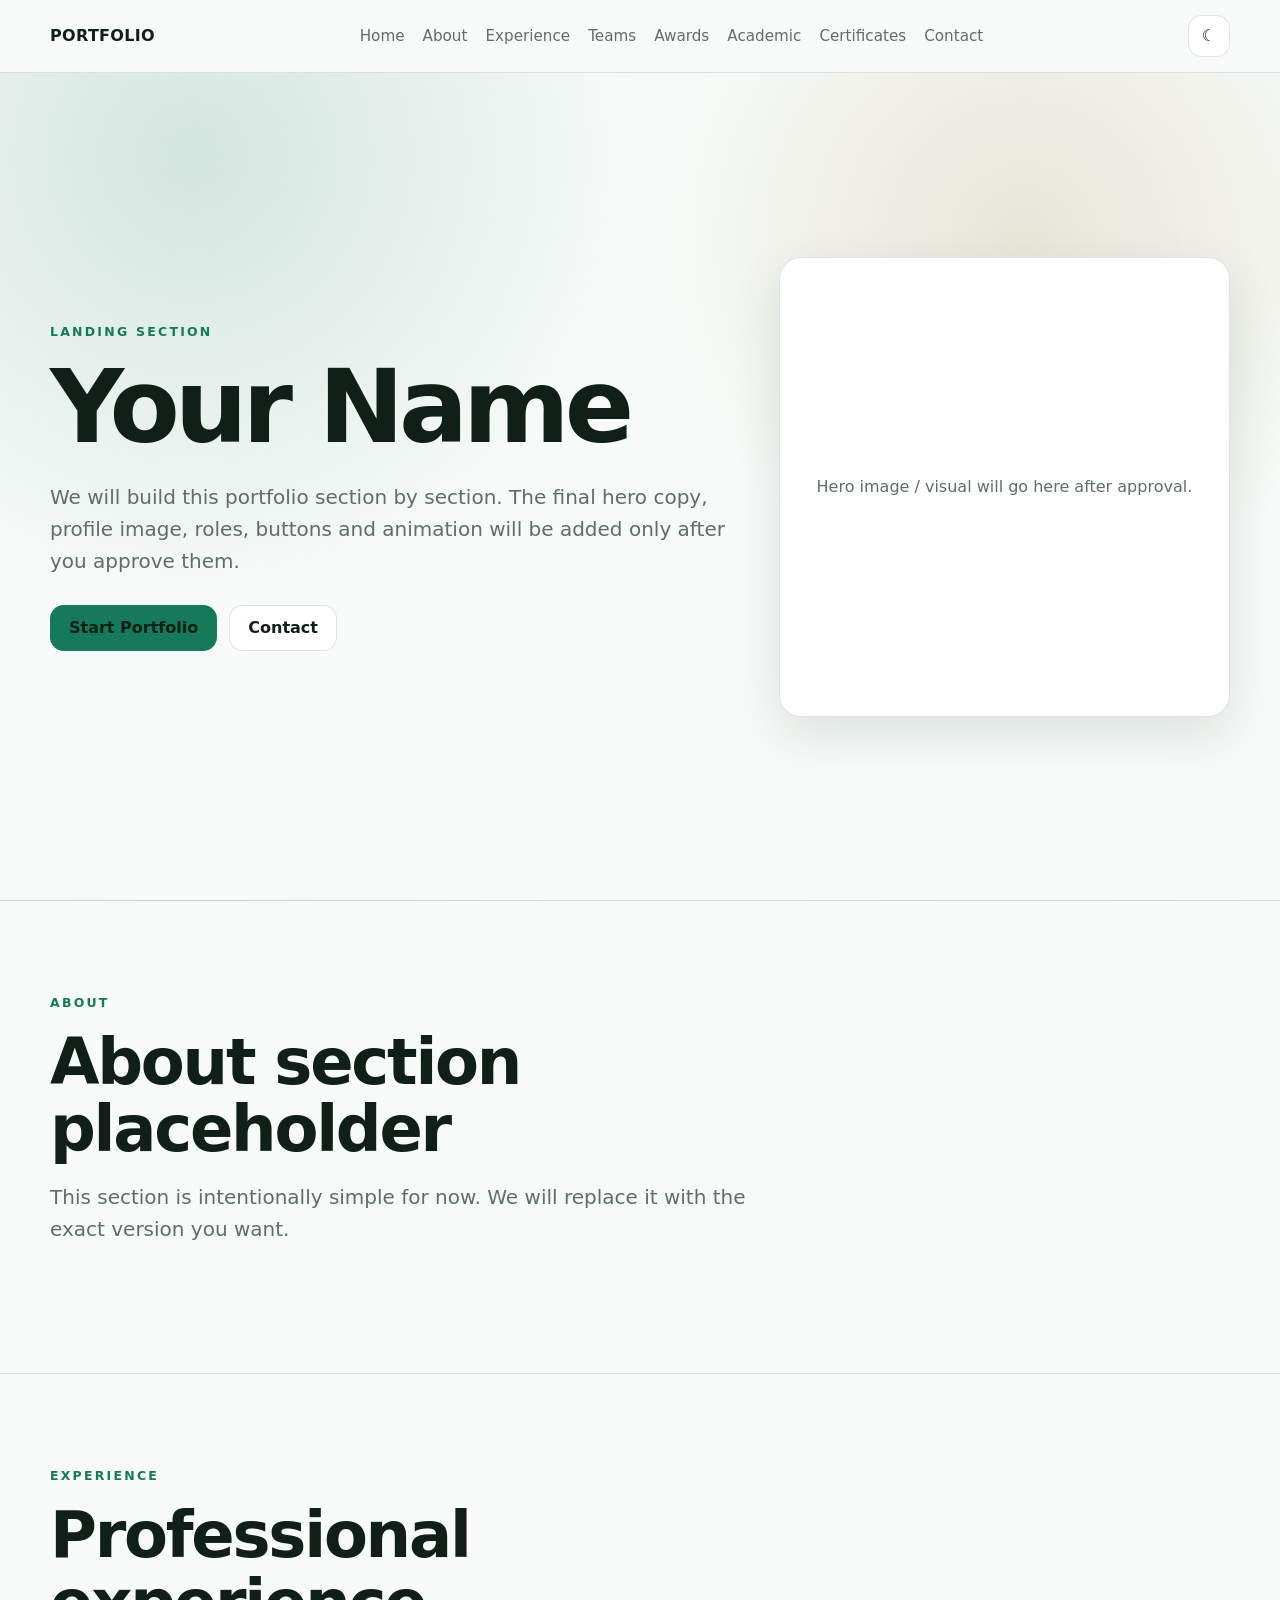
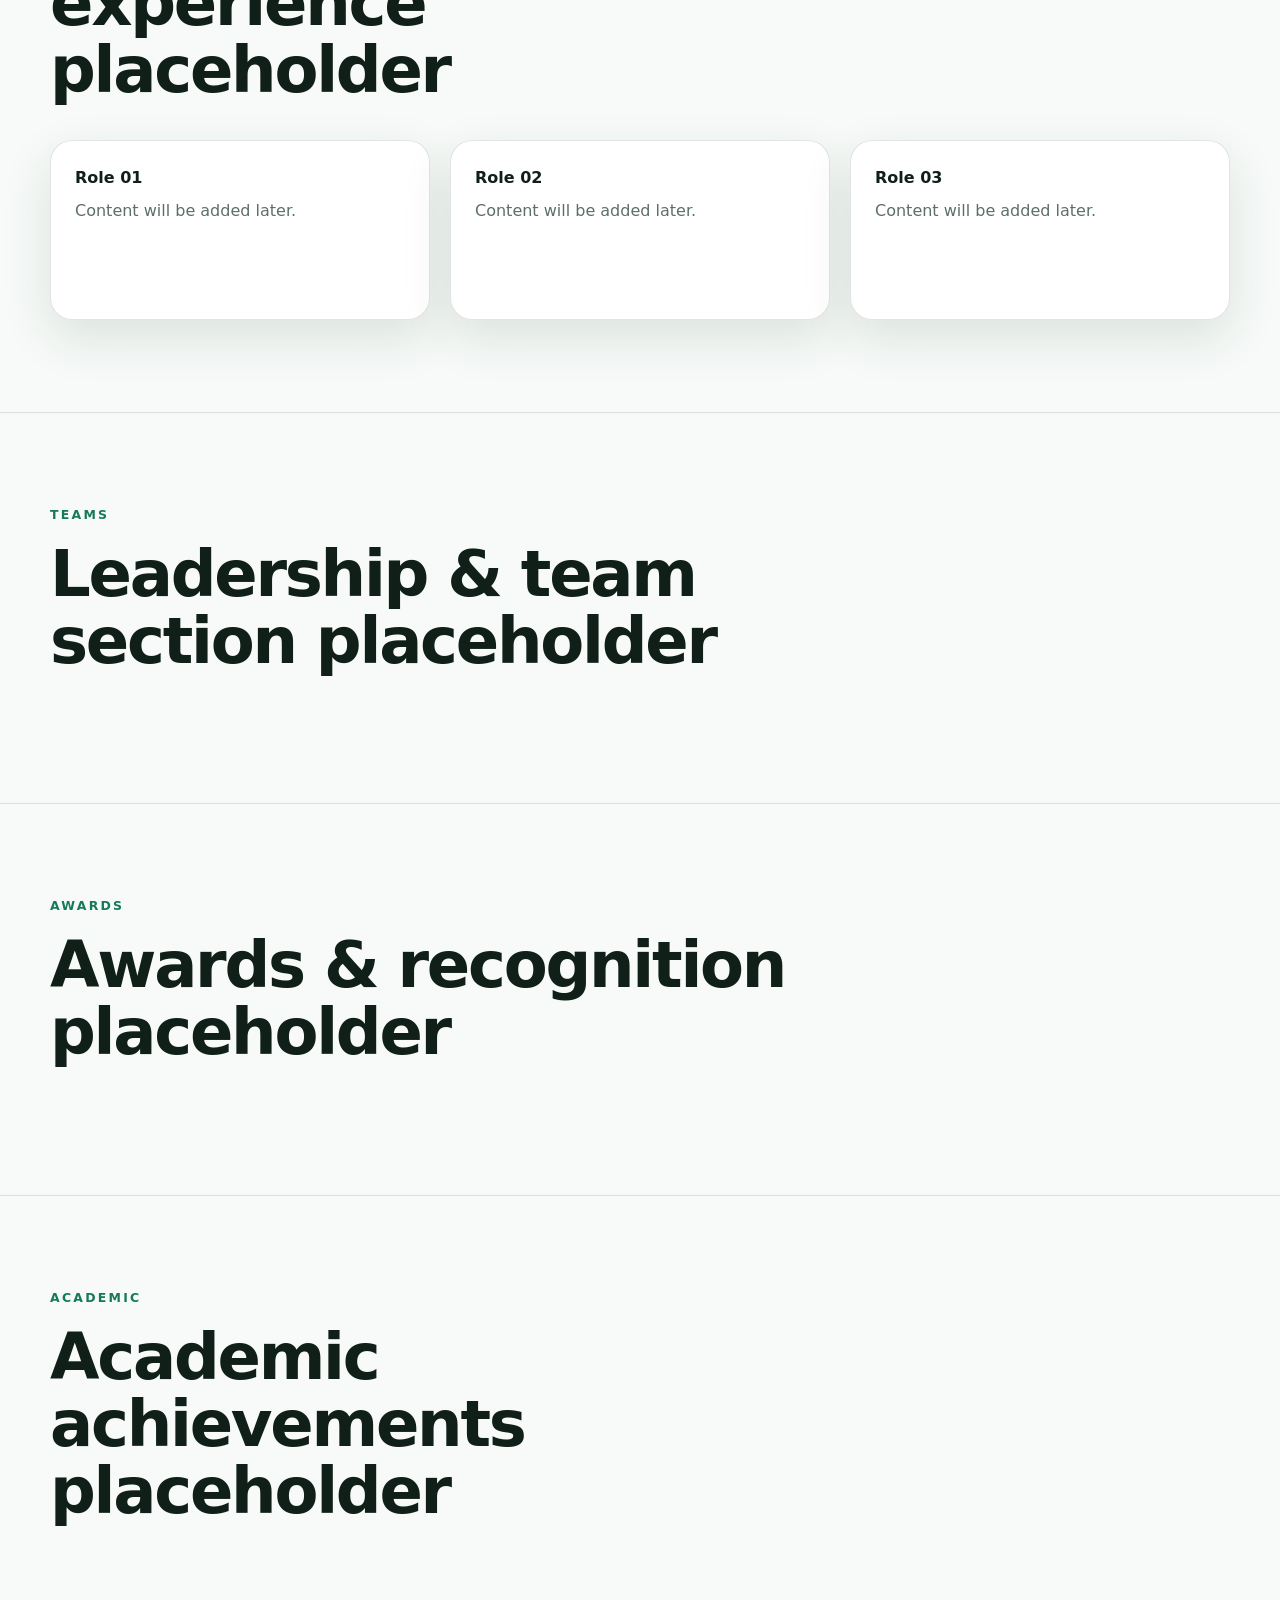
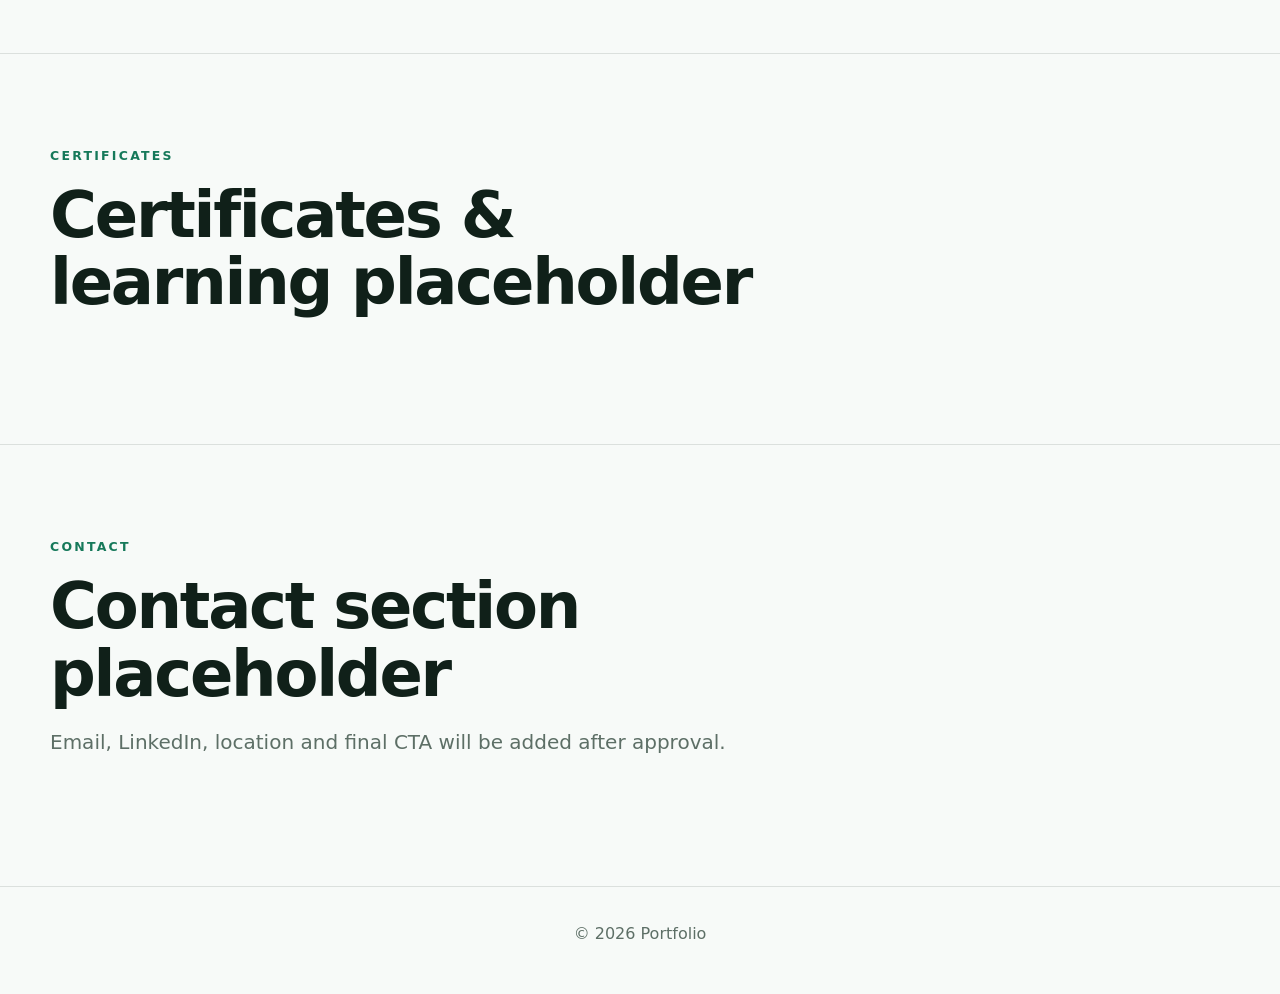
==== index.html @ 9cd00d06 "Rename index (4).html to index.html" ====
<!DOCTYPE html>
<html lang="en" data-theme="dark">
<head>
  <meta charset="UTF-8" />
  <meta name="viewport" content="width=device-width, initial-scale=1.0" />
  <meta name="description" content="Personal portfolio" />
  <title>Portfolio</title>
  <style>
    :root {
      --bg: #07110f;
      --surface: #0d1916;
      --surface-2: #12211d;
      --text: #f5fbf8;
      --muted: #a9bbb3;
      --accent: #78e6b7;
      --accent-2: #d7b86d;
      --border: rgba(255,255,255,.1);
      --shadow: 0 18px 50px rgba(0,0,0,.25);
      --radius: 22px;
      --max-width: 1180px;
    }

    html[data-theme="light"] {
      --bg: #f7faf8;
      --surface: #ffffff;
      --surface-2: #eef6f2;
      --text: #102019;
      --muted: #5d6f66;
      --accent: #16795a;
      --accent-2: #8a6818;
      --border: rgba(16,32,25,.12);
      --shadow: 0 18px 50px rgba(28,55,43,.12);
    }

    * { box-sizing: border-box; }
    html { scroll-behavior: smooth; }
    body {
      margin: 0;
      font-family: Inter, ui-sans-serif, system-ui, -apple-system, BlinkMacSystemFont, "Segoe UI", sans-serif;
      background: var(--bg);
      color: var(--text);
      line-height: 1.6;
      transition: background .25s ease, color .25s ease;
    }
    img { max-width: 100%; display: block; }
    a { color: inherit; text-decoration: none; }
    button { font: inherit; }

    .container {
      width: min(calc(100% - 32px), var(--max-width));
      margin: 0 auto;
    }

    .site-header {
      position: sticky;
      top: 0;
      z-index: 1000;
      backdrop-filter: blur(18px);
      background: color-mix(in srgb, var(--bg) 82%, transparent);
      border-bottom: 1px solid var(--border);
    }

    .nav {
      min-height: 72px;
      display: flex;
      align-items: center;
      justify-content: space-between;
      gap: 18px;
    }

    .brand {
      font-weight: 800;
      letter-spacing: .02em;
    }

    .nav-links {
      display: flex;
      align-items: center;
      gap: 18px;
      list-style: none;
      padding: 0;
      margin: 0;
      color: var(--muted);
      font-size: .95rem;
    }

    .nav-links a:hover { color: var(--text); }

    .theme-toggle,
    .menu-toggle {
      border: 1px solid var(--border);
      background: var(--surface);
      color: var(--text);
      width: 42px;
      height: 42px;
      border-radius: 14px;
      cursor: pointer;
    }

    .menu-toggle { display: none; }

    main { overflow: hidden; }

    section {
      padding: 92px 0;
      border-bottom: 1px solid var(--border);
    }

    .hero {
      min-height: calc(100vh - 72px);
      display: grid;
      align-items: center;
      background:
        radial-gradient(circle at 15% 10%, color-mix(in srgb, var(--accent) 16%, transparent), transparent 34%),
        radial-gradient(circle at 80% 20%, color-mix(in srgb, var(--accent-2) 14%, transparent), transparent 30%);
    }

    .hero-grid {
      display: grid;
      grid-template-columns: 1.2fr .8fr;
      gap: 52px;
      align-items: center;
    }

    .eyebrow {
      text-transform: uppercase;
      letter-spacing: .18em;
      font-size: .78rem;
      font-weight: 800;
      color: var(--accent);
      margin-bottom: 16px;
    }

    h1, h2, h3, p { margin-top: 0; }
    h1 {
      font-size: clamp(3rem, 8vw, 6.6rem);
      line-height: .96;
      letter-spacing: -.05em;
      margin-bottom: 24px;
    }

    h2 {
      font-size: clamp(2rem, 5vw, 4rem);
      line-height: 1.05;
      letter-spacing: -.035em;
      margin-bottom: 18px;
    }

    .lead {
      font-size: clamp(1.05rem, 2vw, 1.25rem);
      color: var(--muted);
      max-width: 700px;
    }

    .hero-card,
    .placeholder-card {
      border: 1px solid var(--border);
      background: var(--surface);
      border-radius: var(--radius);
      box-shadow: var(--shadow);
    }

    .hero-card {
      min-height: 460px;
      display: grid;
      place-items: center;
      padding: 28px;
      color: var(--muted);
      text-align: center;
    }

    .actions {
      display: flex;
      gap: 12px;
      flex-wrap: wrap;
      margin-top: 28px;
    }

    .btn {
      display: inline-flex;
      align-items: center;
      justify-content: center;
      min-height: 46px;
      padding: 0 18px;
      border-radius: 14px;
      border: 1px solid var(--border);
      background: var(--surface);
      color: var(--text);
      font-weight: 700;
    }

    .btn.primary {
      background: var(--accent);
      color: #062016;
      border-color: transparent;
    }

    .section-heading {
      max-width: 760px;
      margin-bottom: 36px;
    }

    .placeholder-grid {
      display: grid;
      grid-template-columns: repeat(3, 1fr);
      gap: 20px;
    }

    .placeholder-card {
      min-height: 180px;
      padding: 24px;
      color: var(--muted);
    }

    .placeholder-card strong {
      display: block;
      color: var(--text);
      margin-bottom: 8px;
    }

    footer {
      padding: 34px 0 48px;
      color: var(--muted);
      text-align: center;
    }

    .reveal {
      opacity: 0;
      transform: translateY(18px);
      transition: opacity .55s ease, transform .55s ease;
    }

    .reveal.visible {
      opacity: 1;
      transform: none;
    }

    @media (max-width: 900px) {
      .hero-grid { grid-template-columns: 1fr; }
      .hero-card { min-height: 340px; }
      .placeholder-grid { grid-template-columns: 1fr 1fr; }
      .nav-links {
        position: absolute;
        top: 72px;
        left: 16px;
        right: 16px;
        display: none;
        flex-direction: column;
        align-items: stretch;
        background: var(--surface);
        border: 1px solid var(--border);
        border-radius: 18px;
        padding: 18px;
        box-shadow: var(--shadow);
      }
      .nav-links.open { display: flex; }
      .menu-toggle { display: inline-grid; place-items: center; }
    }

    @media (max-width: 620px) {
      section { padding: 72px 0; }
      .placeholder-grid { grid-template-columns: 1fr; }
      .hero-card { min-height: 280px; }
    }

    @media (prefers-reduced-motion: reduce) {
      *, *::before, *::after {
        scroll-behavior: auto !important;
        animation-duration: .01ms !important;
        transition-duration: .01ms !important;
      }
    }
  </style>
</head>
<body>
  <header class="site-header">
    <div class="container nav">
      <a href="#home" class="brand">PORTFOLIO</a>

      <ul class="nav-links" id="navLinks">
        <li><a href="#home">Home</a></li>
        <li><a href="#about">About</a></li>
        <li><a href="#experience">Experience</a></li>
        <li><a href="#teams">Teams</a></li>
        <li><a href="#awards">Awards</a></li>
        <li><a href="#academic">Academic</a></li>
        <li><a href="#certificates">Certificates</a></li>
        <li><a href="#contact">Contact</a></li>
      </ul>

      <div style="display:flex;gap:8px;align-items:center;">
        <button class="theme-toggle" id="themeToggle" aria-label="Toggle day and night mode">☀</button>
        <button class="menu-toggle" id="menuToggle" aria-label="Open navigation">☰</button>
      </div>
    </div>
  </header>

  <main>
    <!-- SECTION 1: HERO / LANDING -->
    <section class="hero" id="home">
      <div class="container hero-grid">
        <div class="reveal">
          <div class="eyebrow">Landing Section</div>
          <h1>Your Name</h1>
          <p class="lead">We will build this portfolio section by section. The final hero copy, profile image, roles, buttons and animation will be added only after you approve them.</p>
          <div class="actions">
            <a class="btn primary" href="#about">Start Portfolio</a>
            <a class="btn" href="#contact">Contact</a>
          </div>
        </div>

        <div class="hero-card reveal">
          Hero image / visual will go here after approval.
        </div>
      </div>
    </section>

    <!-- SECTION 2: ABOUT -->
    <section id="about">
      <div class="container">
        <div class="section-heading reveal">
          <div class="eyebrow">About</div>
          <h2>About section placeholder</h2>
          <p class="lead">This section is intentionally simple for now. We will replace it with the exact version you want.</p>
        </div>
      </div>
    </section>

    <!-- SECTION 3: EXPERIENCE -->
    <section id="experience">
      <div class="container">
        <div class="section-heading reveal">
          <div class="eyebrow">Experience</div>
          <h2>Professional experience placeholder</h2>
        </div>
        <div class="placeholder-grid">
          <div class="placeholder-card reveal"><strong>Role 01</strong>Content will be added later.</div>
          <div class="placeholder-card reveal"><strong>Role 02</strong>Content will be added later.</div>
          <div class="placeholder-card reveal"><strong>Role 03</strong>Content will be added later.</div>
        </div>
      </div>
    </section>

    <!-- SECTION 4: TEAMS -->
    <section id="teams">
      <div class="container">
        <div class="section-heading reveal">
          <div class="eyebrow">Teams</div>
          <h2>Leadership & team section placeholder</h2>
        </div>
      </div>
    </section>

    <!-- SECTION 5: AWARDS -->
    <section id="awards">
      <div class="container">
        <div class="section-heading reveal">
          <div class="eyebrow">Awards</div>
          <h2>Awards & recognition placeholder</h2>
        </div>
      </div>
    </section>

    <!-- SECTION 6: ACADEMIC -->
    <section id="academic">
      <div class="container">
        <div class="section-heading reveal">
          <div class="eyebrow">Academic</div>
          <h2>Academic achievements placeholder</h2>
        </div>
      </div>
    </section>

    <!-- SECTION 7: CERTIFICATES -->
    <section id="certificates">
      <div class="container">
        <div class="section-heading reveal">
          <div class="eyebrow">Certificates</div>
          <h2>Certificates & learning placeholder</h2>
        </div>
      </div>
    </section>

    <!-- SECTION 8: CONTACT -->
    <section id="contact">
      <div class="container">
        <div class="section-heading reveal">
          <div class="eyebrow">Contact</div>
          <h2>Contact section placeholder</h2>
          <p class="lead">Email, LinkedIn, location and final CTA will be added after approval.</p>
        </div>
      </div>
    </section>
  </main>

  <footer>
    <div class="container">© <span id="year"></span> Portfolio</div>
  </footer>

  <script>
    const root = document.documentElement;
    const themeToggle = document.getElementById('themeToggle');
    const menuToggle = document.getElementById('menuToggle');
    const navLinks = document.getElementById('navLinks');

    function applyTheme(theme) {
      root.setAttribute('data-theme', theme);
      themeToggle.textContent = theme === 'dark' ? '☀' : '☾';
      localStorage.setItem('portfolio-theme', theme);
    }

    const savedTheme = localStorage.getItem('portfolio-theme');
    const preferredTheme = window.matchMedia('(prefers-color-scheme: light)').matches ? 'light' : 'dark';
    applyTheme(savedTheme || preferredTheme);

    themeToggle.addEventListener('click', () => {
      const next = root.getAttribute('data-theme') === 'dark' ? 'light' : 'dark';
      applyTheme(next);
    });

    menuToggle.addEventListener('click', () => {
      navLinks.classList.toggle('open');
    });

    navLinks.querySelectorAll('a').forEach(link => {
      link.addEventListener('click', () => navLinks.classList.remove('open'));
    });

    const observer = new IntersectionObserver((entries) => {
      entries.forEach(entry => {
        if (entry.isIntersecting) entry.target.classList.add('visible');
      });
    }, { threshold: 0.14 });

    document.querySelectorAll('.reveal').forEach(el => observer.observe(el));
    document.getElementById('year').textContent = new Date().getFullYear();
  </script>
</body>
</html>
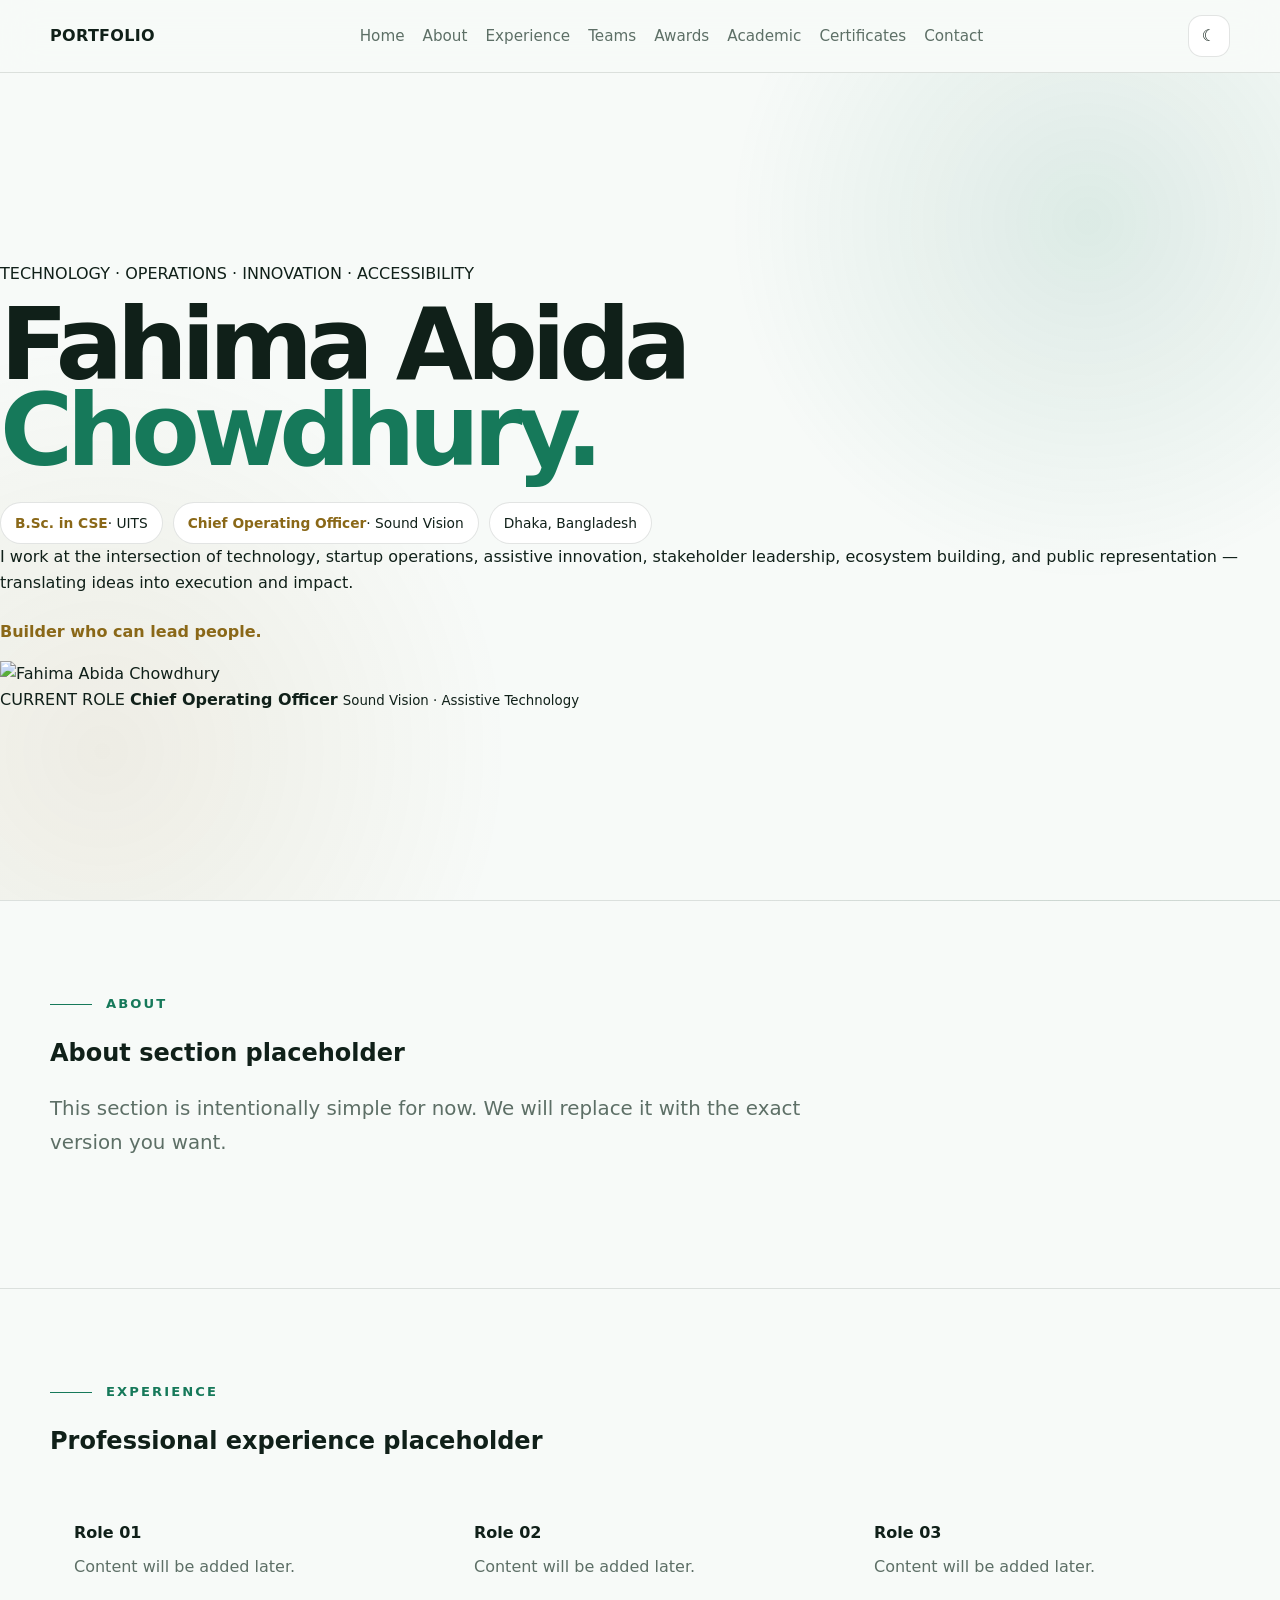
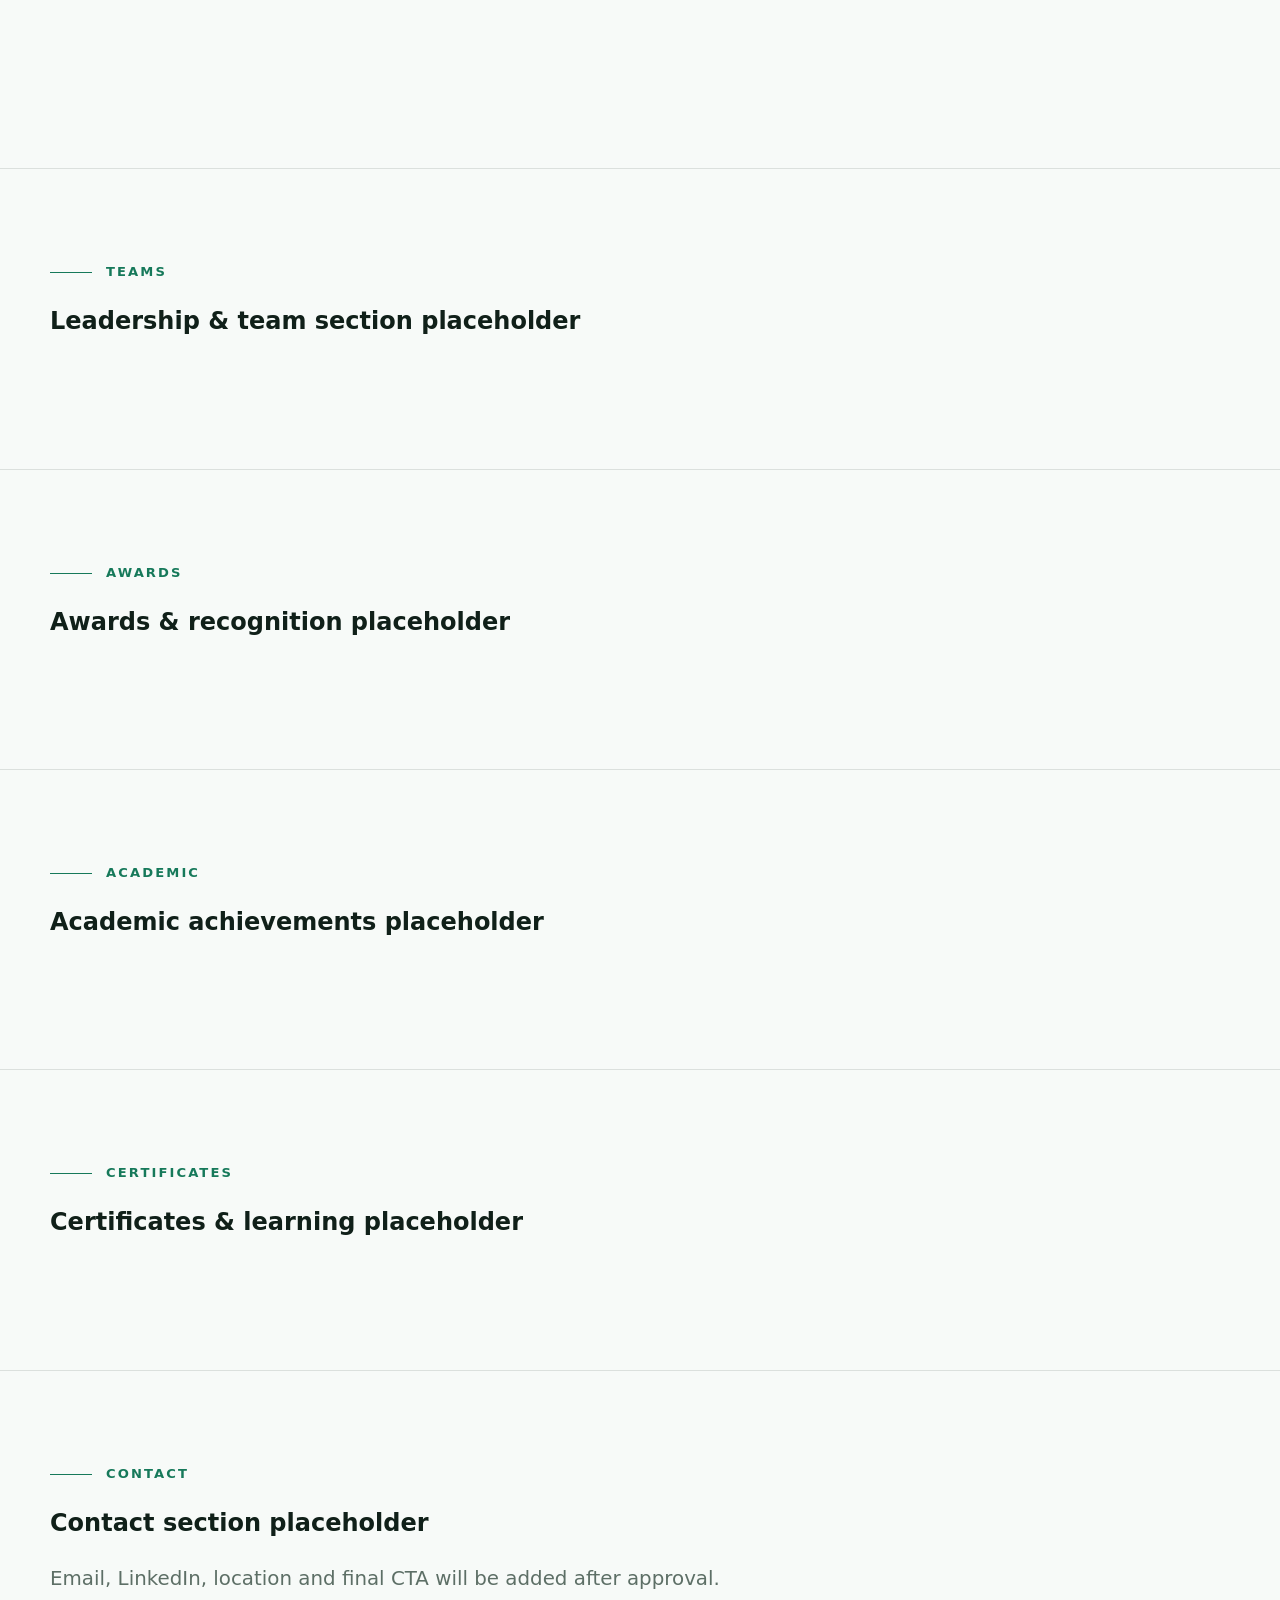
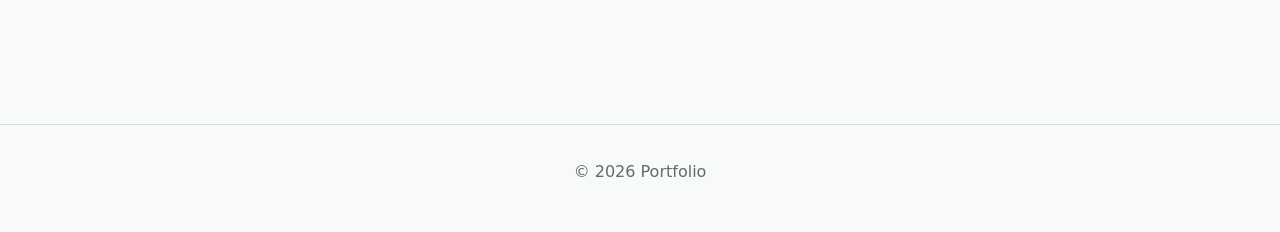
==== commit ad8fab58: "Refactor hero section styles and layout Updated styles for the hero section, including layout, typog" ====
--- a/index.html
+++ b/index.html
@@ -105,70 +105,247 @@
       padding: 92px 0;
       border-bottom: 1px solid var(--border);
     }
-
     .hero {
-      min-height: calc(100vh - 72px);
-      display: grid;
-      align-items: center;
-      background:
-        radial-gradient(circle at 15% 10%, color-mix(in srgb, var(--accent) 16%, transparent), transparent 34%),
-        radial-gradient(circle at 80% 20%, color-mix(in srgb, var(--accent-2) 14%, transparent), transparent 30%);
-    }
-
-    .hero-grid {
-      display: grid;
-      grid-template-columns: 1.2fr .8fr;
-      gap: 52px;
-      align-items: center;
-    }
-
-    .eyebrow {
-      text-transform: uppercase;
-      letter-spacing: .18em;
-      font-size: .78rem;
-      font-weight: 800;
-      color: var(--accent);
-      margin-bottom: 16px;
-    }
-
-    h1, h2, h3, p { margin-top: 0; }
-    h1 {
-      font-size: clamp(3rem, 8vw, 6.6rem);
-      line-height: .96;
-      letter-spacing: -.05em;
-      margin-bottom: 24px;
-    }
-
-    h2 {
-      font-size: clamp(2rem, 5vw, 4rem);
-      line-height: 1.05;
-      letter-spacing: -.035em;
-      margin-bottom: 18px;
-    }
-
-    .lead {
-      font-size: clamp(1.05rem, 2vw, 1.25rem);
-      color: var(--muted);
-      max-width: 700px;
-    }
-
-    .hero-card,
-    .placeholder-card {
-      border: 1px solid var(--border);
-      background: var(--surface);
-      border-radius: var(--radius);
-      box-shadow: var(--shadow);
-    }
-
-    .hero-card {
-      min-height: 460px;
-      display: grid;
-      place-items: center;
-      padding: 28px;
-      color: var(--muted);
-      text-align: center;
-    }
-
+  min-height: calc(100vh - 72px);
+  display: flex;
+  align-items: center;
+  overflow: hidden;
+  background:
+    radial-gradient(circle at 85% 18%, color-mix(in srgb, var(--accent) 12%, transparent), transparent 28%),
+    radial-gradient(circle at 8% 82%, color-mix(in srgb, var(--accent-2) 9%, transparent), transparent 30%),
+    var(--bg);
+}
+
+.hero-grid {
+  width: min(1400px, calc(100% - 48px));
+  margin: 0 auto;
+  display: grid;
+  grid-template-columns: 1.15fr .85fr;
+  gap: 70px;
+  align-items: center;
+  padding: 70px 0;
+}
+
+.eyebrow {
+  text-transform: uppercase;
+  letter-spacing: .16em;
+  font-size: .82rem;
+  font-weight: 800;
+  color: var(--accent);
+  margin-bottom: 20px;
+}
+
+.eyebrow::before {
+  content: "";
+  display: inline-block;
+  width: 42px;
+  height: 1px;
+  background: var(--accent);
+  margin-right: 14px;
+  vertical-align: middle;
+}
+
+h1, h2, h3, p {
+  margin-top: 0;
+}
+
+h1 {
+  font-size: clamp(4rem, 7.8vw, 8rem);
+  line-height: .86;
+  letter-spacing: -.065em;
+  margin-bottom: 28px;
+  color: var(--text);
+}
+
+h1 span {
+  display: block;
+  color: var(--accent);
+}
+
+.lead {
+  font-size: clamp(1.1rem, 1.55vw, 1.4rem);
+  line-height: 1.7;
+  color: var(--muted);
+  max-width: 820px;
+}
+
+.hero-card {
+  min-height: 560px;
+  display: flex;
+  align-items: flex-end;
+  justify-content: center;
+  position: relative;
+  padding: 0;
+  overflow: visible;
+  border: none;
+  background: transparent;
+  box-shadow: none;
+}
+
+.hero-card img {
+  width: min(100%, 420px);
+  max-height: 540px;
+  object-fit: contain;
+  object-position: bottom center;
+  display: block;
+  filter: drop-shadow(0 28px 38px rgba(0,0,0,.16));
+} 
+    /* HERO EXTRA STYLES */
+
+.hero-copy {
+  position: relative;
+  z-index: 2;
+}
+
+.hero-title-line {
+  display: block;
+}
+
+.hero-title-accent {
+  display: block;
+  color: var(--accent);
+}
+
+/* Optional meta pills under the title */
+.hero-meta {
+  display: flex;
+  flex-wrap: wrap;
+  gap: 10px;
+  margin: 28px 0 0;
+}
+
+.hero-meta span {
+  display: inline-flex;
+  align-items: center;
+  min-height: 42px;
+  padding: 0 14px;
+  border: 1px solid var(--border);
+  border-radius: 999px;
+  background: var(--surface);
+  color: var(--text);
+  font-size: .86rem;
+}
+
+.hero-meta strong {
+  color: var(--accent-2);
+}
+
+/* Small highlighted line */
+.hero-highlight {
+  margin-top: 24px;
+  color: var(--accent-2);
+  font-weight: 800;
+  font-size: 1rem;
+}
+
+/* Decorative circle behind portrait */
+.hero-card::before {
+  content: "";
+  position: absolute;
+  width: 430px;
+  height: 430px;
+  border-radius: 50%;
+  border: 1px solid color-mix(in srgb, var(--accent) 45%, transparent);
+  bottom: 35px;
+  z-index: 0;
+}
+
+.hero-card img {
+  position: relative;
+  z-index: 1;
+}
+
+/* DAY MODE */
+:root {
+  --bg: #f4f7f4;
+  --surface: #ffffff;
+  --text: #10211d;
+  --muted: #60706b;
+  --accent: #239b7d;
+  --accent-2: #9a6b10;
+  --border: #dce6e1;
+}
+
+/* DARK MODE */
+[data-theme="dark"] {
+  --bg: #071713;
+  --surface: #0d211b;
+  --text: #f3f8f6;
+  --muted: #b8c8c2;
+  --accent: #63dfbd;
+  --accent-2: #efbd53;
+  --border: #1b3930;
+}
+
+/* Tablet */
+@media (max-width: 1000px) {
+  .hero-grid {
+    grid-template-columns: 1fr;
+    gap: 30px;
+  }
+
+  .hero-card {
+    min-height: 500px;
+  }
+
+  .hero-card img {
+    width: min(100%, 380px);
+    max-height: 470px;
+  }
+
+  .hero-card::before {
+    width: 360px;
+    height: 360px;
+  }
+}
+
+/* Mobile */
+@media (max-width: 650px) {
+  .hero-grid {
+    width: min(100% - 28px, 1400px);
+    padding: 46px 0 55px;
+  }
+
+  h1 {
+    font-size: clamp(3.2rem, 16vw, 5rem);
+    line-height: .9;
+  }
+
+  .eyebrow {
+    font-size: .68rem;
+  }
+
+  .eyebrow::before {
+    width: 26px;
+    margin-right: 8px;
+  }
+
+  .lead {
+    font-size: 1rem;
+  }
+
+  .hero-meta span {
+    min-height: 38px;
+    padding: 0 11px;
+    font-size: .74rem;
+  }
+
+  .hero-card {
+    min-height: 420px;
+  }
+
+  .hero-card img {
+    width: 300px;
+    max-height: 390px;
+  }
+
+  .hero-card::before {
+    width: 300px;
+    height: 300px;
+  }
+}
+    
+  
     .actions {
       display: flex;
       gap: 12px;
@@ -297,23 +474,54 @@
 
   <main>
     <!-- SECTION 1: HERO / LANDING -->
-    <section class="hero" id="home">
-      <div class="container hero-grid">
-        <div class="reveal">
-          <div class="eyebrow">Landing Section</div>
-          <h1>Your Name</h1>
-          <p class="lead">We will build this portfolio section by section. The final hero copy, profile image, roles, buttons and animation will be added only after you approve them.</p>
-          <div class="actions">
-            <a class="btn primary" href="#about">Start Portfolio</a>
-            <a class="btn" href="#contact">Contact</a>
-          </div>
-        </div>
-
-        <div class="hero-card reveal">
-          Hero image / visual will go here after approval.
-        </div>
-      </div>
-    </section>
+    <section class="hero" id="hero">
+  <div class="hero-inner">
+
+    <div class="hero-copy">
+      <p class="hero-eyebrow">
+        TECHNOLOGY · OPERATIONS · INNOVATION · ACCESSIBILITY
+      </p>
+
+      <h1 class="hero-title">
+        Fahima Abida
+        <span>Chowdhury.</span>
+      </h1>
+
+      <div class="hero-meta">
+        <span><strong>B.Sc. in CSE</strong> · UITS</span>
+        <span><strong>Chief Operating Officer</strong> · Sound Vision</span>
+        <span>Dhaka, Bangladesh</span>
+      </div>
+
+      <p class="hero-description">
+        I work at the intersection of technology, startup operations,
+        assistive innovation, stakeholder leadership, ecosystem building,
+        and public representation — translating ideas into execution and impact.
+      </p>
+
+      <p class="hero-highlight">
+        Builder who can lead people.
+      </p>
+    </div>
+
+    <div class="hero-visual">
+      <div class="hero-orbit"></div>
+
+      <img
+        src="assets/images/hero/FahimaAbida.jpg"
+        alt="Fahima Abida Chowdhury"
+        class="hero-photo"
+      />
+
+      <div class="hero-role-card">
+        <span>CURRENT ROLE</span>
+        <strong>Chief Operating Officer</strong>
+        <small>Sound Vision · Assistive Technology</small>
+      </div>
+    </div>
+
+  </div>
+</section>
 
     <!-- SECTION 2: ABOUT -->
     <section id="about">
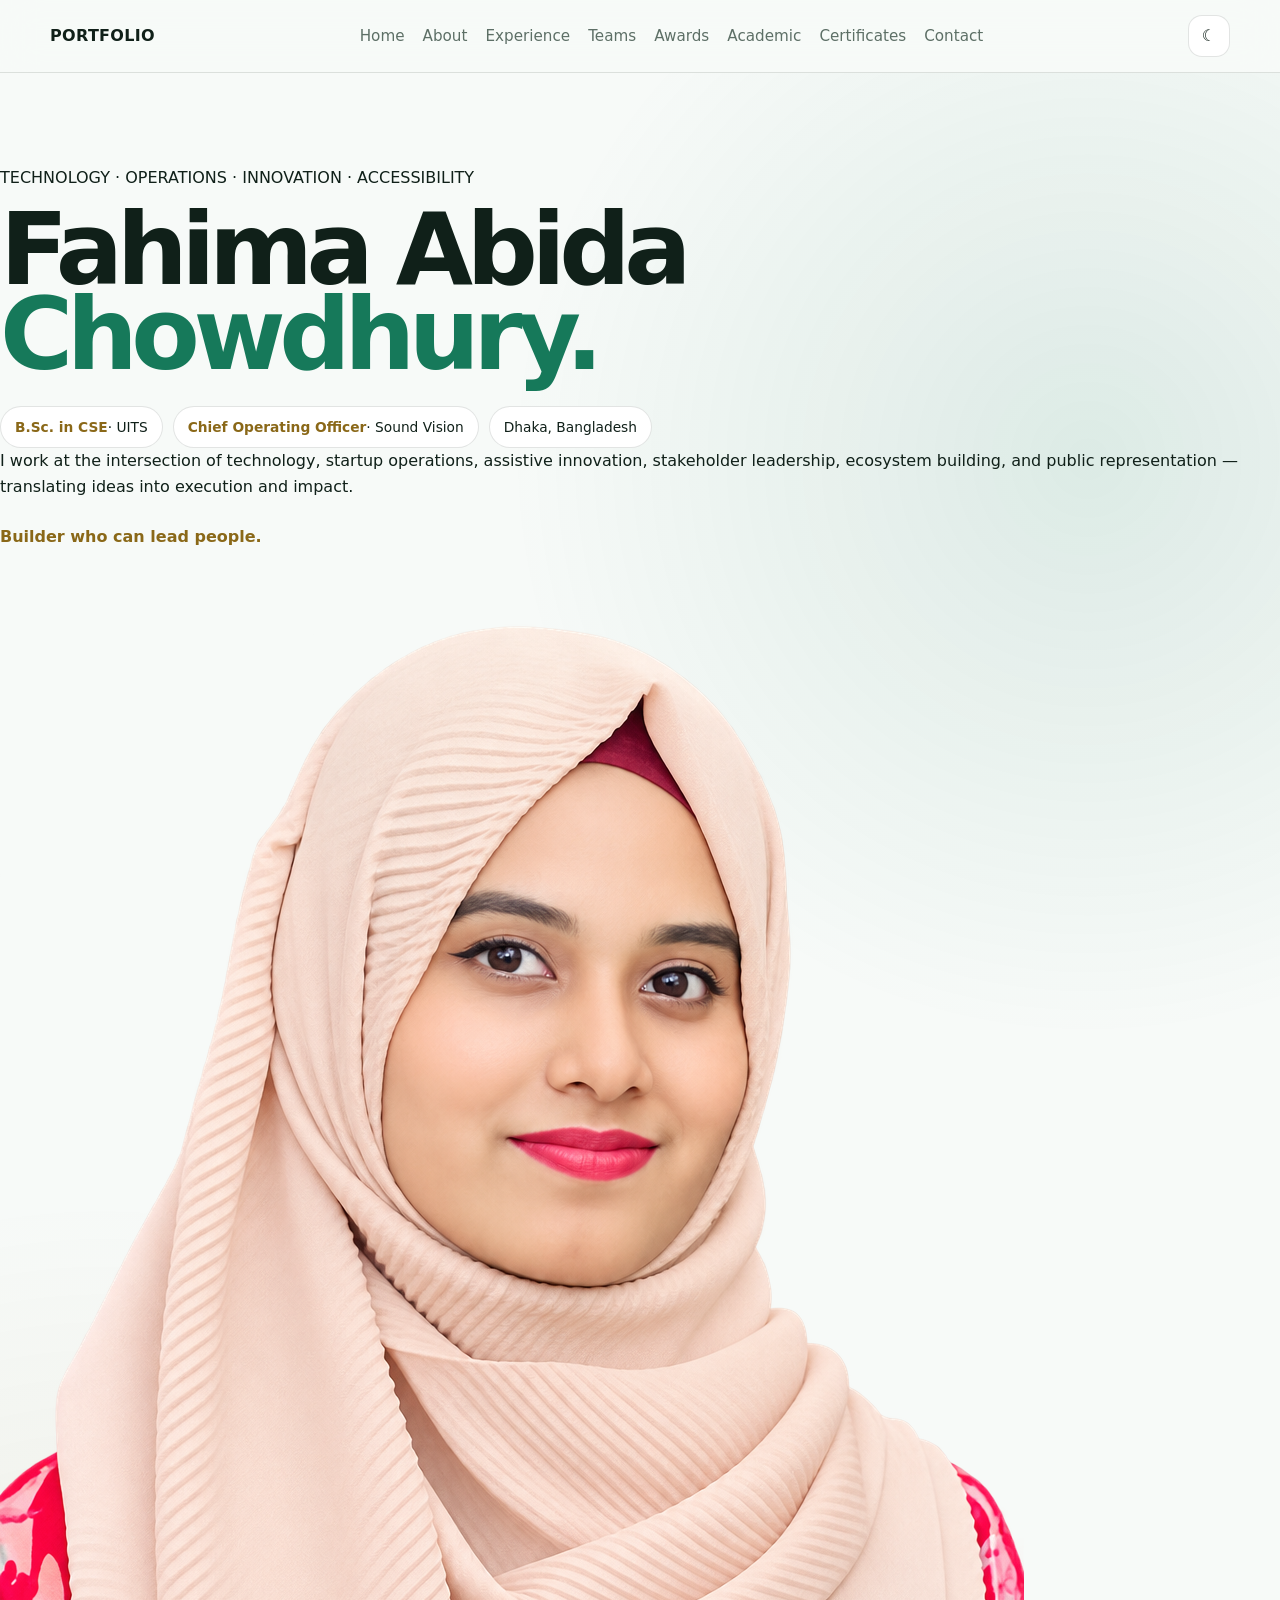
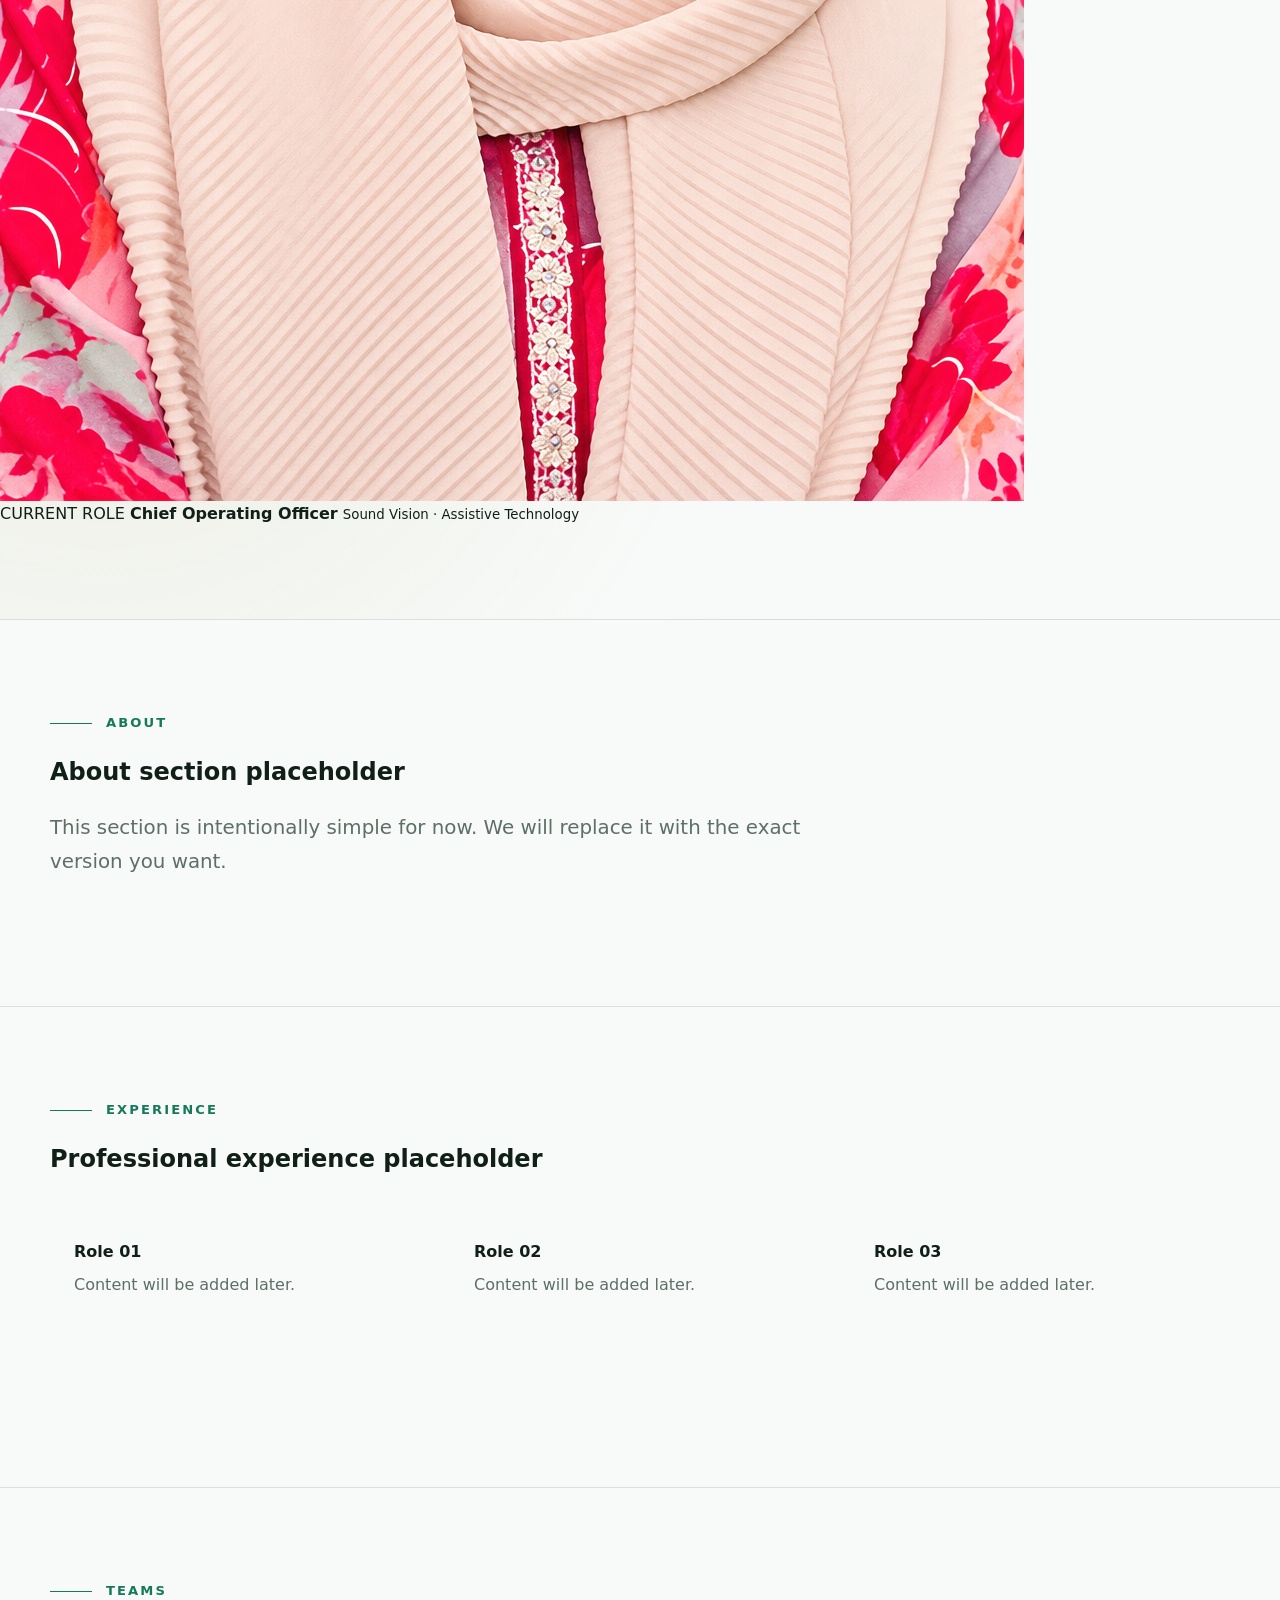
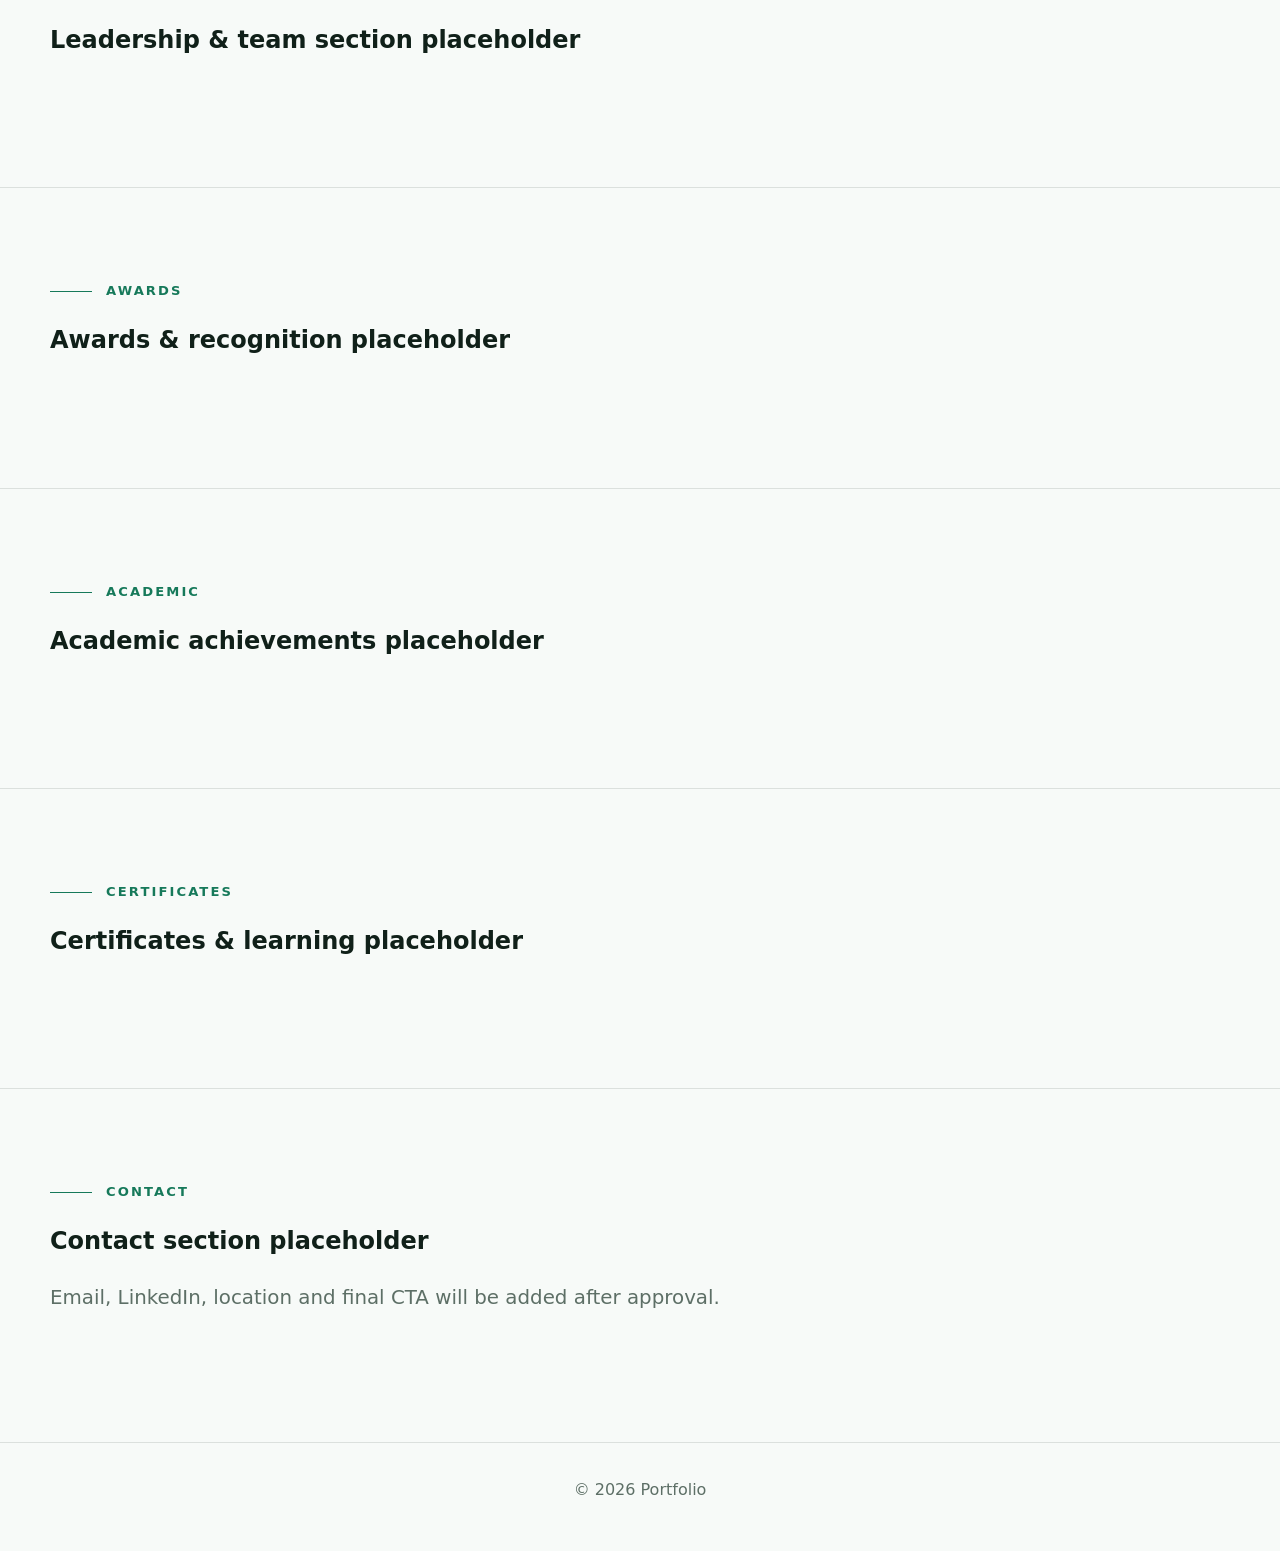
==== commit 8008c46a: "Change hero image format from JPG to PNG" ====
--- a/index.html
+++ b/index.html
@@ -508,7 +508,7 @@
       <div class="hero-orbit"></div>
 
       <img
-        src="assets/images/hero/FahimaAbida.jpg"
+        src="assets/images/hero/FahimaAbida.png"
         alt="Fahima Abida Chowdhury"
         class="hero-photo"
       />
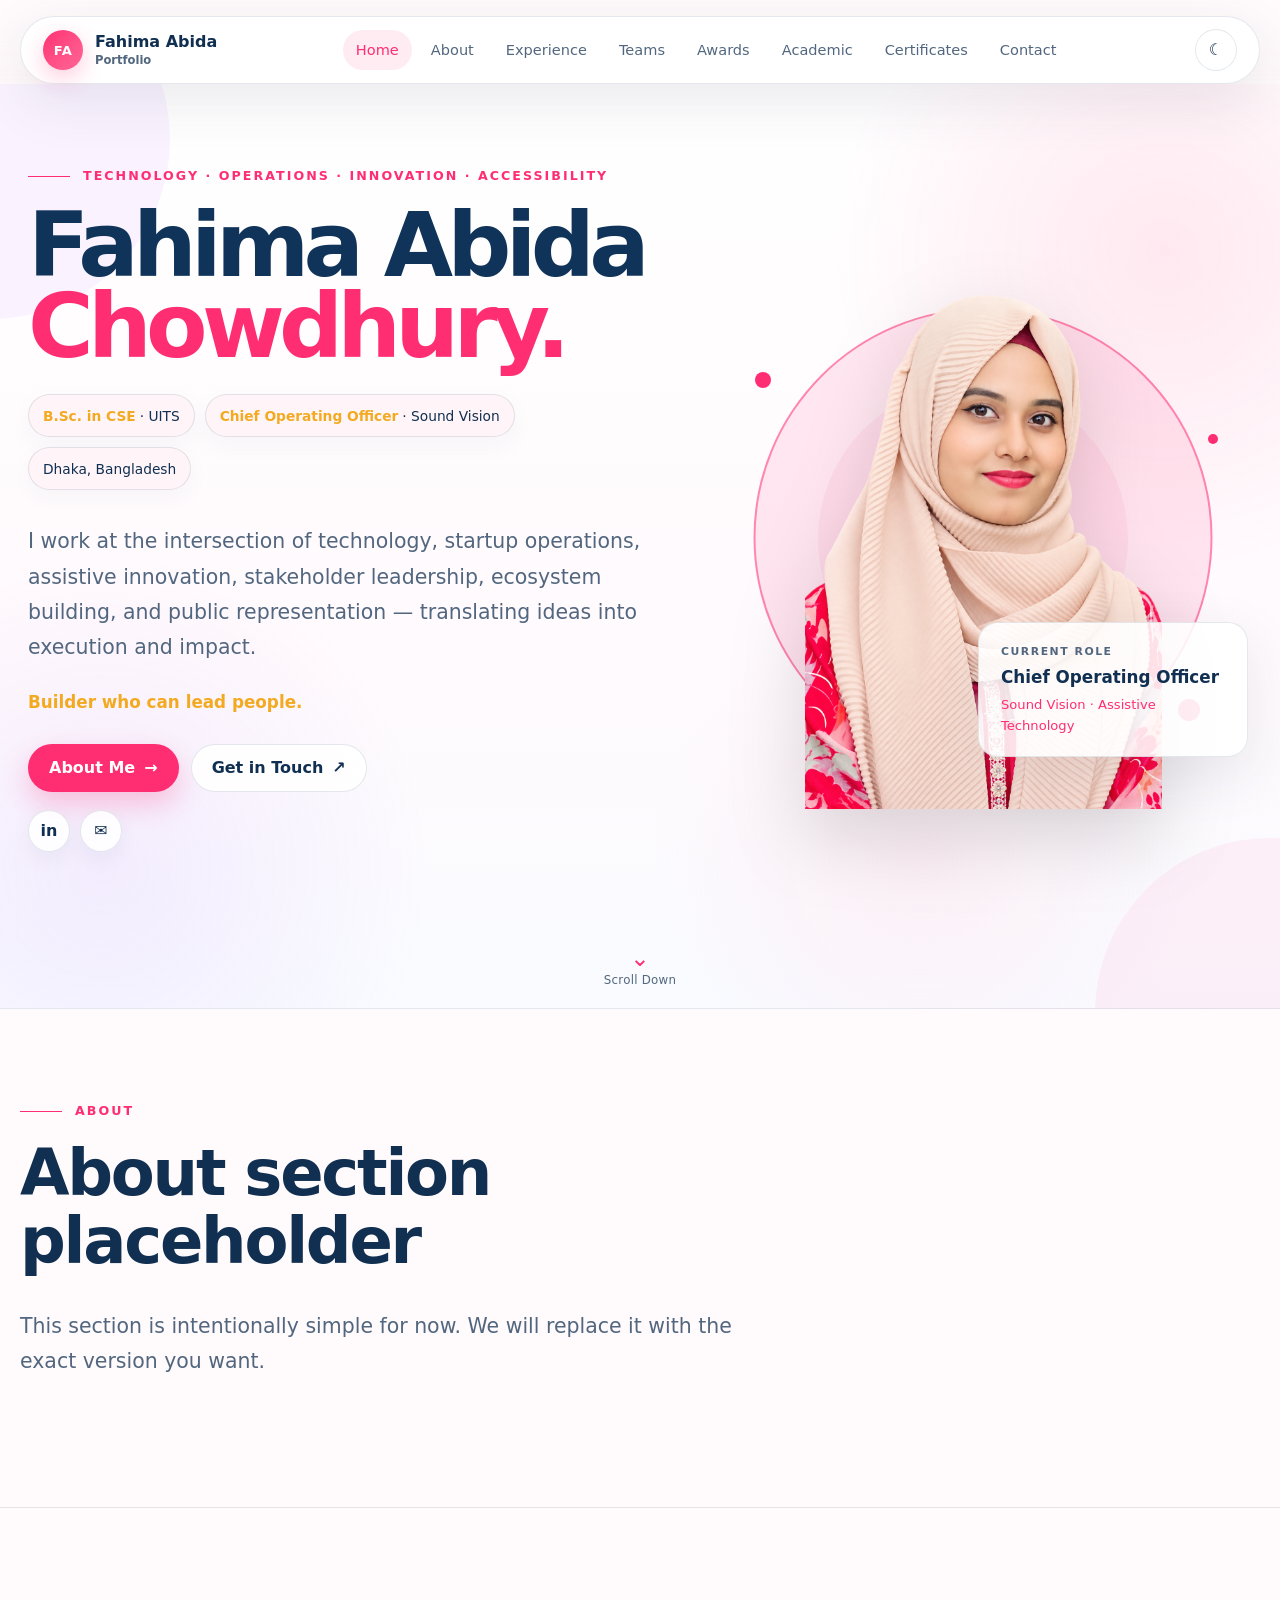
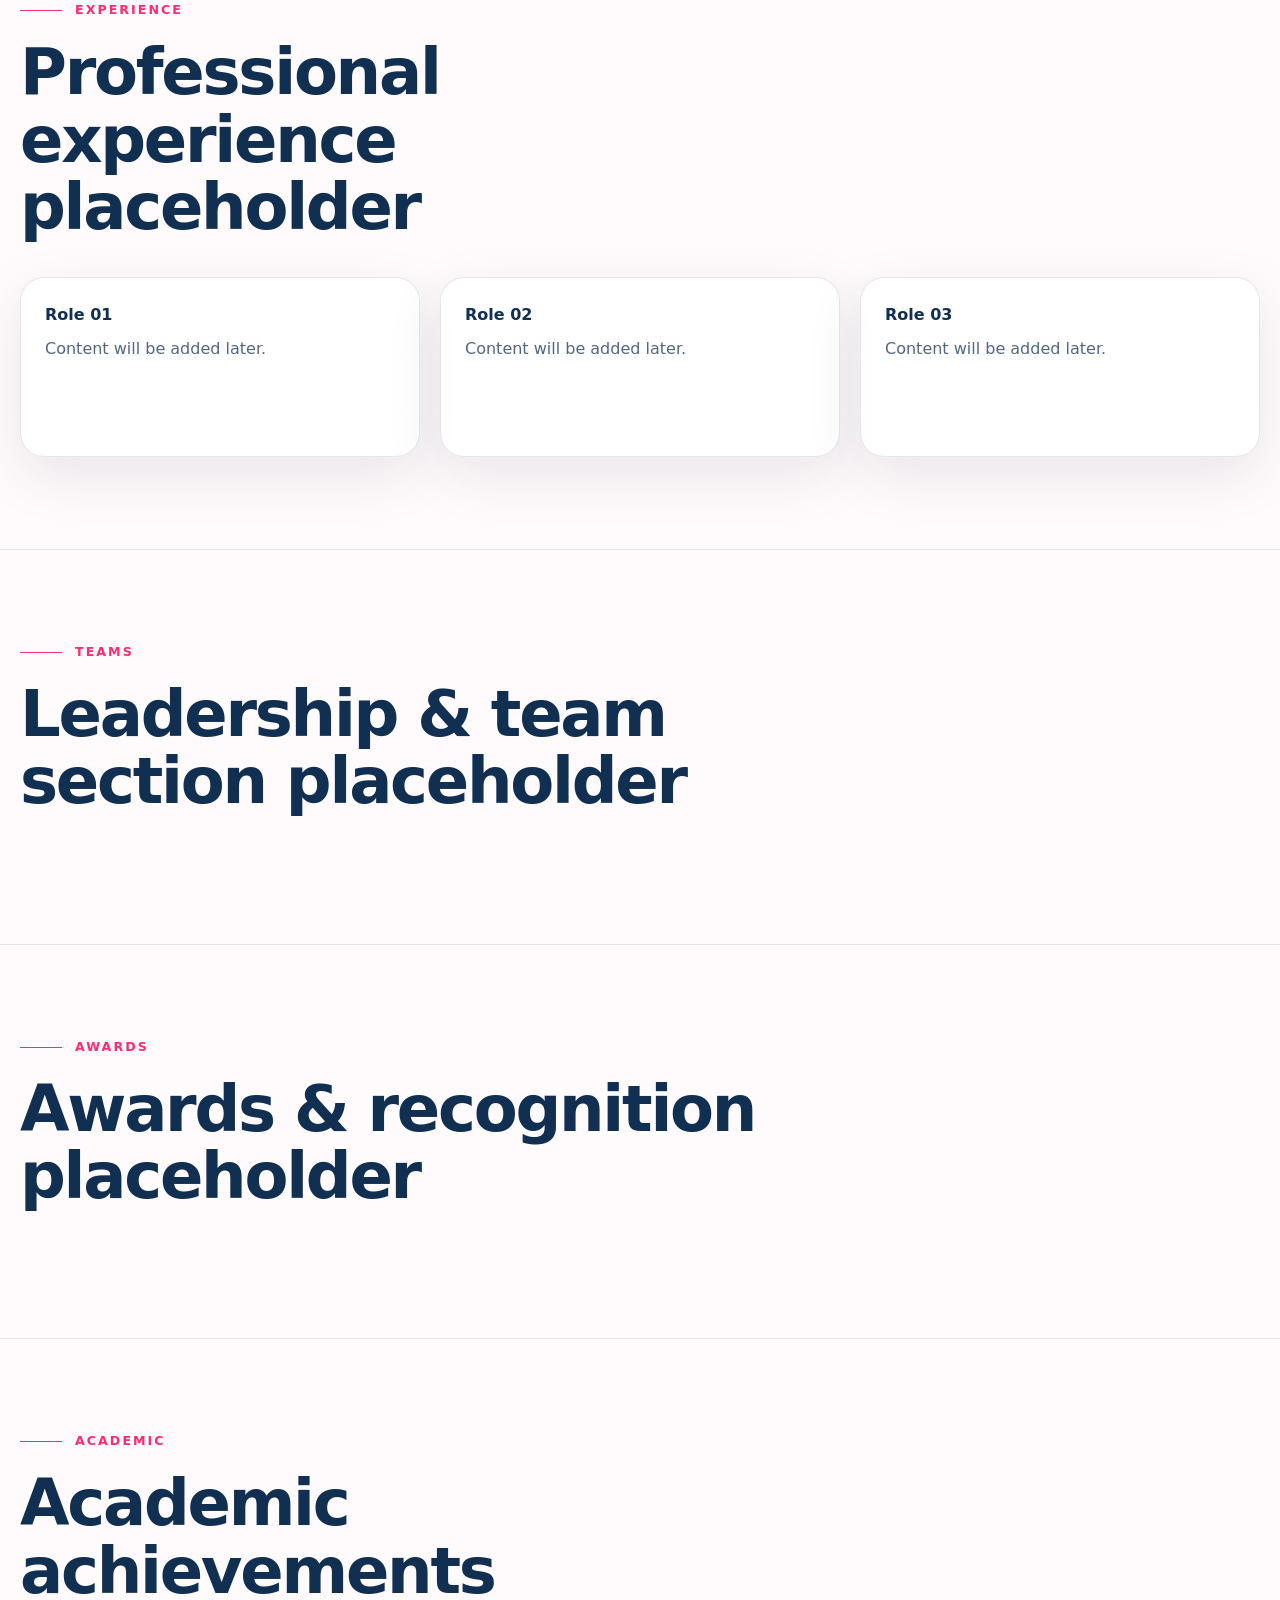
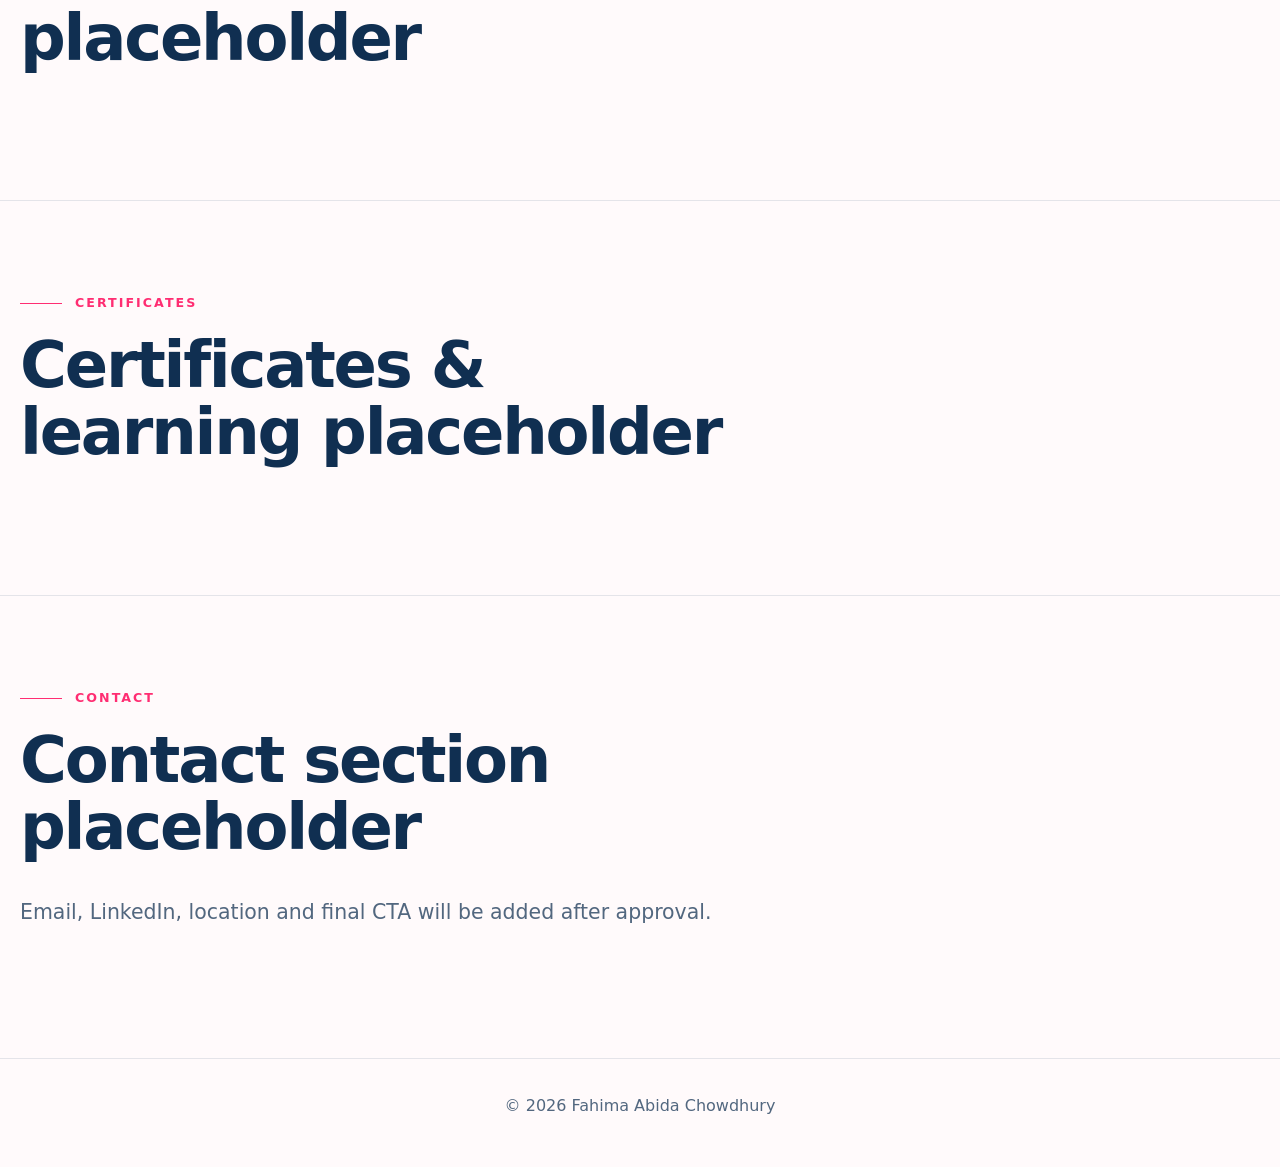
==== commit 9b8ea992: "Refactor index.html for improved layout and styling Updated the HTML structure and styles for the po" ====
--- a/index.html
+++ b/index.html
@@ -1,35 +1,45 @@
 <!DOCTYPE html>
-<html lang="en" data-theme="dark">
+<html lang="en" data-theme="light">
 <head>
   <meta charset="UTF-8" />
   <meta name="viewport" content="width=device-width, initial-scale=1.0" />
-  <meta name="description" content="Personal portfolio" />
-  <title>Portfolio</title>
+  <meta name="description" content="Fahima Abida Chowdhury — Technology, Operations, Innovation & Accessibility" />
+  <title>Fahima Abida Chowdhury | Portfolio</title>
   <style>
     :root {
-      --bg: #07110f;
-      --surface: #0d1916;
-      --surface-2: #12211d;
-      --text: #f5fbf8;
-      --muted: #a9bbb3;
-      --accent: #78e6b7;
-      --accent-2: #d7b86d;
-      --border: rgba(255,255,255,.1);
-      --shadow: 0 18px 50px rgba(0,0,0,.25);
-      --radius: 22px;
-      --max-width: 1180px;
-    }
-
-    html[data-theme="light"] {
-      --bg: #f7faf8;
-      --surface: #ffffff;
-      --surface-2: #eef6f2;
-      --text: #102019;
-      --muted: #5d6f66;
-      --accent: #16795a;
-      --accent-2: #8a6818;
-      --border: rgba(16,32,25,.12);
-      --shadow: 0 18px 50px rgba(28,55,43,.12);
+      --bg: #fffafb;
+      --surface: rgba(255,255,255,.88);
+      --surface-2: #fff1f6;
+      --text: #102f51;
+      --muted: #52677f;
+      --accent: #ff2d72;
+      --accent-2: #f3aa21;
+      --border: rgba(16,47,81,.11);
+      --shadow: 0 18px 55px rgba(47,47,76,.10);
+      --radius: 24px;
+      --max-width: 1420px;
+      --nav-bg: rgba(255,255,255,.88);
+      --hero-name: #103359;
+      --hero-accent: #ff2d72;
+      --pill-bg: #fff5f8;
+      --visual-circle: rgba(255, 45, 114, .10);
+    }
+
+    html[data-theme="dark"] {
+      --bg: #061510;
+      --surface: #0b1e18;
+      --surface-2: #10271f;
+      --text: #f4faf7;
+      --muted: #b4c5be;
+      --accent: #64e2c0;
+      --accent-2: #f0bd4f;
+      --border: rgba(255,255,255,.11);
+      --shadow: 0 18px 55px rgba(0,0,0,.28);
+      --nav-bg: rgba(6,21,16,.88);
+      --hero-name: #f4faf7;
+      --hero-accent: #64e2c0;
+      --pill-bg: #0c211b;
+      --visual-circle: rgba(100, 226, 192, .08);
     }
 
     * { box-sizing: border-box; }
@@ -40,51 +50,93 @@
       background: var(--bg);
       color: var(--text);
       line-height: 1.6;
-      transition: background .25s ease, color .25s ease;
+      transition: background .3s ease, color .3s ease;
     }
     img { max-width: 100%; display: block; }
     a { color: inherit; text-decoration: none; }
     button { font: inherit; }
+    h1, h2, h3, p { margin-top: 0; }
 
     .container {
-      width: min(calc(100% - 32px), var(--max-width));
+      width: min(calc(100% - 40px), var(--max-width));
       margin: 0 auto;
     }
 
+    /* NAV */
     .site-header {
       position: sticky;
       top: 0;
       z-index: 1000;
-      backdrop-filter: blur(18px);
-      background: color-mix(in srgb, var(--bg) 82%, transparent);
-      border-bottom: 1px solid var(--border);
+      padding: 16px 0 0;
+      background: linear-gradient(to bottom, color-mix(in srgb, var(--bg) 92%, transparent), transparent);
     }
 
     .nav {
-      min-height: 72px;
+      min-height: 68px;
       display: flex;
       align-items: center;
       justify-content: space-between;
       gap: 18px;
+      padding: 0 22px;
+      border: 1px solid var(--border);
+      border-radius: 999px;
+      background: var(--nav-bg);
+      box-shadow: var(--shadow);
+      backdrop-filter: blur(18px);
     }
 
     .brand {
+      display: flex;
+      align-items: center;
+      gap: 12px;
       font-weight: 800;
-      letter-spacing: .02em;
-    }
+      white-space: nowrap;
+    }
+
+    .brand-mark {
+      width: 40px;
+      height: 40px;
+      border-radius: 50%;
+      display: grid;
+      place-items: center;
+      color: white;
+      background: linear-gradient(135deg, var(--accent), color-mix(in srgb, var(--accent) 55%, #ffabc7));
+      box-shadow: 0 8px 22px color-mix(in srgb, var(--accent) 24%, transparent);
+      font-size: .82rem;
+      letter-spacing: .04em;
+    }
+
+    .brand-text {
+      display: flex;
+      flex-direction: column;
+      line-height: 1.05;
+    }
+    .brand-text strong { font-size: 1rem; }
+    .brand-text small { font-size: .72rem; color: var(--muted); font-weight: 600; margin-top: 4px; }
 
     .nav-links {
       display: flex;
       align-items: center;
-      gap: 18px;
+      gap: 6px;
       list-style: none;
       padding: 0;
       margin: 0;
       color: var(--muted);
-      font-size: .95rem;
-    }
-
-    .nav-links a:hover { color: var(--text); }
+      font-size: .91rem;
+    }
+    .nav-links a {
+      display: inline-flex;
+      align-items: center;
+      min-height: 40px;
+      padding: 0 13px;
+      border-radius: 999px;
+      transition: .2s ease;
+    }
+    .nav-links a:hover,
+    .nav-links a.active {
+      color: var(--accent);
+      background: color-mix(in srgb, var(--accent) 9%, transparent);
+    }
 
     .theme-toggle,
     .menu-toggle {
@@ -93,351 +145,401 @@
       color: var(--text);
       width: 42px;
       height: 42px;
-      border-radius: 14px;
+      border-radius: 50%;
       cursor: pointer;
-    }
-
+      display: grid;
+      place-items: center;
+      transition: transform .2s ease, background .2s ease;
+    }
+    .theme-toggle:hover, .menu-toggle:hover { transform: translateY(-2px); }
     .menu-toggle { display: none; }
 
     main { overflow: hidden; }
-
-    section {
-      padding: 92px 0;
-      border-bottom: 1px solid var(--border);
-    }
+    section { padding: 92px 0; border-bottom: 1px solid var(--border); }
+
+    /* HERO */
     .hero {
-  min-height: calc(100vh - 72px);
-  display: flex;
-  align-items: center;
-  overflow: hidden;
-  background:
-    radial-gradient(circle at 85% 18%, color-mix(in srgb, var(--accent) 12%, transparent), transparent 28%),
-    radial-gradient(circle at 8% 82%, color-mix(in srgb, var(--accent-2) 9%, transparent), transparent 30%),
-    var(--bg);
-}
-
-.hero-grid {
-  width: min(1400px, calc(100% - 48px));
-  margin: 0 auto;
-  display: grid;
-  grid-template-columns: 1.15fr .85fr;
-  gap: 70px;
-  align-items: center;
-  padding: 70px 0;
-}
-
-.eyebrow {
-  text-transform: uppercase;
-  letter-spacing: .16em;
-  font-size: .82rem;
-  font-weight: 800;
-  color: var(--accent);
-  margin-bottom: 20px;
-}
-
-.eyebrow::before {
-  content: "";
-  display: inline-block;
-  width: 42px;
-  height: 1px;
-  background: var(--accent);
-  margin-right: 14px;
-  vertical-align: middle;
-}
-
-h1, h2, h3, p {
-  margin-top: 0;
-}
-
-h1 {
-  font-size: clamp(4rem, 7.8vw, 8rem);
-  line-height: .86;
-  letter-spacing: -.065em;
-  margin-bottom: 28px;
-  color: var(--text);
-}
-
-h1 span {
-  display: block;
-  color: var(--accent);
-}
-
-.lead {
-  font-size: clamp(1.1rem, 1.55vw, 1.4rem);
-  line-height: 1.7;
-  color: var(--muted);
-  max-width: 820px;
-}
-
-.hero-card {
-  min-height: 560px;
-  display: flex;
-  align-items: flex-end;
-  justify-content: center;
-  position: relative;
-  padding: 0;
-  overflow: visible;
-  border: none;
-  background: transparent;
-  box-shadow: none;
-}
-
-.hero-card img {
-  width: min(100%, 420px);
-  max-height: 540px;
-  object-fit: contain;
-  object-position: bottom center;
-  display: block;
-  filter: drop-shadow(0 28px 38px rgba(0,0,0,.16));
-} 
-    /* HERO EXTRA STYLES */
-
-.hero-copy {
-  position: relative;
-  z-index: 2;
-}
-
-.hero-title-line {
-  display: block;
-}
-
-.hero-title-accent {
-  display: block;
-  color: var(--accent);
-}
-
-/* Optional meta pills under the title */
-.hero-meta {
-  display: flex;
-  flex-wrap: wrap;
-  gap: 10px;
-  margin: 28px 0 0;
-}
-
-.hero-meta span {
-  display: inline-flex;
-  align-items: center;
-  min-height: 42px;
-  padding: 0 14px;
-  border: 1px solid var(--border);
-  border-radius: 999px;
-  background: var(--surface);
-  color: var(--text);
-  font-size: .86rem;
-}
-
-.hero-meta strong {
-  color: var(--accent-2);
-}
-
-/* Small highlighted line */
-.hero-highlight {
-  margin-top: 24px;
-  color: var(--accent-2);
-  font-weight: 800;
-  font-size: 1rem;
-}
-
-/* Decorative circle behind portrait */
-.hero-card::before {
-  content: "";
-  position: absolute;
-  width: 430px;
-  height: 430px;
-  border-radius: 50%;
-  border: 1px solid color-mix(in srgb, var(--accent) 45%, transparent);
-  bottom: 35px;
-  z-index: 0;
-}
-
-.hero-card img {
-  position: relative;
-  z-index: 1;
-}
-
-/* DAY MODE */
-:root {
-  --bg: #f4f7f4;
-  --surface: #ffffff;
-  --text: #10211d;
-  --muted: #60706b;
-  --accent: #239b7d;
-  --accent-2: #9a6b10;
-  --border: #dce6e1;
-}
-
-/* DARK MODE */
-[data-theme="dark"] {
-  --bg: #071713;
-  --surface: #0d211b;
-  --text: #f3f8f6;
-  --muted: #b8c8c2;
-  --accent: #63dfbd;
-  --accent-2: #efbd53;
-  --border: #1b3930;
-}
-
-/* Tablet */
-@media (max-width: 1000px) {
-  .hero-grid {
-    grid-template-columns: 1fr;
-    gap: 30px;
-  }
-
-  .hero-card {
-    min-height: 500px;
-  }
-
-  .hero-card img {
-    width: min(100%, 380px);
-    max-height: 470px;
-  }
-
-  .hero-card::before {
-    width: 360px;
-    height: 360px;
-  }
-}
-
-/* Mobile */
-@media (max-width: 650px) {
-  .hero-grid {
-    width: min(100% - 28px, 1400px);
-    padding: 46px 0 55px;
-  }
-
-  h1 {
-    font-size: clamp(3.2rem, 16vw, 5rem);
-    line-height: .9;
-  }
-
-  .eyebrow {
-    font-size: .68rem;
-  }
-
-  .eyebrow::before {
-    width: 26px;
-    margin-right: 8px;
-  }
-
-  .lead {
-    font-size: 1rem;
-  }
-
-  .hero-meta span {
-    min-height: 38px;
-    padding: 0 11px;
-    font-size: .74rem;
-  }
-
-  .hero-card {
-    min-height: 420px;
-  }
-
-  .hero-card img {
-    width: 300px;
-    max-height: 390px;
-  }
-
-  .hero-card::before {
-    width: 300px;
-    height: 300px;
-  }
-}
-    
-  
-    .actions {
-      display: flex;
+      min-height: calc(100vh - 84px);
+      display: flex;
+      align-items: center;
+      position: relative;
+      isolation: isolate;
+      overflow: hidden;
+      padding-top: 24px;
+    }
+
+    /* Pink day-mode decorative background */
+    html[data-theme="light"] .hero {
+      background:
+        radial-gradient(circle at 91% 18%, rgba(255,45,114,.10), transparent 24%),
+        radial-gradient(circle at 8% 85%, rgba(184,134,255,.12), transparent 23%),
+        radial-gradient(circle at 72% 84%, rgba(255,205,224,.24), transparent 22%),
+        linear-gradient(180deg, #ffffff 0%, #fffafd 62%, #f9fbff 100%);
+    }
+
+    /* Executive dark mode */
+    html[data-theme="dark"] .hero {
+      background:
+        radial-gradient(circle at 84% 18%, rgba(100,226,192,.10), transparent 26%),
+        radial-gradient(circle at 8% 84%, rgba(240,189,79,.07), transparent 28%),
+        #061510;
+    }
+
+    .hero::before,
+    .hero::after {
+      content: "";
+      position: absolute;
+      border-radius: 999px;
+      pointer-events: none;
+      z-index: -1;
+    }
+
+    html[data-theme="light"] .hero::before {
+      width: 360px; height: 360px;
+      background: rgba(225,189,255,.18);
+      left: -190px; top: -125px;
+    }
+    html[data-theme="light"] .hero::after {
+      width: 350px; height: 350px;
+      background: rgba(255,188,217,.20);
+      right: -165px; bottom: -180px;
+    }
+
+    .hero-grid {
+      width: min(1420px, calc(100% - 56px));
+      margin: 0 auto;
+      display: grid;
+      grid-template-columns: 1.08fr .92fr;
+      gap: 56px;
+      align-items: center;
+      padding: 58px 0 64px;
+    }
+
+    .hero-copy { position: relative; z-index: 3; }
+
+    .eyebrow {
+      text-transform: uppercase;
+      letter-spacing: .16em;
+      font-size: .79rem;
+      font-weight: 850;
+      color: var(--accent);
+      margin-bottom: 19px;
+    }
+    .eyebrow::before {
+      content: "";
+      display: inline-block;
+      width: 42px;
+      height: 1px;
+      background: currentColor;
+      margin-right: 13px;
+      vertical-align: middle;
+    }
+
+    .hero-title {
+      margin: 0;
+      color: var(--hero-name);
+      font-size: clamp(4rem, 7.6vw, 7.8rem);
+      line-height: .88;
+      letter-spacing: -.064em;
+      font-weight: 850;
+    }
+    .hero-title span {
+      display: block;
+      color: var(--hero-accent);
+    }
+
+    /* Day mode: polished, still same content */
+    html[data-theme="light"] .hero-title {
+      font-size: clamp(4rem, 7vw, 7rem);
+      line-height: .9;
+    }
+
+    .hero-meta {
+      display: flex;
+      flex-wrap: wrap;
+      gap: 10px;
+      margin-top: 28px;
+    }
+    .hero-meta span {
+      display: inline-flex;
+      align-items: center;
+      min-height: 43px;
+      padding: 0 14px;
+      border: 1px solid var(--border);
+      border-radius: 999px;
+      background: var(--pill-bg);
+      color: var(--text);
+      font-size: .86rem;
+      box-shadow: 0 8px 25px color-mix(in srgb, var(--text) 4%, transparent);
+    }
+    .hero-meta strong { color: var(--accent-2); margin-right: 4px; }
+
+    .lead {
+      font-size: clamp(1.05rem, 1.6vw, 1.28rem);
+      line-height: 1.72;
+      color: var(--muted);
+      max-width: 820px;
+      margin: 34px 0 0;
+    }
+
+    .hero-highlight {
+      margin: 24px 0 0;
+      color: var(--accent-2);
+      font-weight: 800;
+      font-size: 1.05rem;
+    }
+
+    /* Light mode CTA/social row like screenshot */
+    .hero-actions {
+      display: flex;
+      align-items: center;
       gap: 12px;
       flex-wrap: wrap;
       margin-top: 28px;
     }
-
-    .btn {
+    .hero-btn {
+      min-height: 48px;
+      padding: 0 20px;
+      border-radius: 999px;
+      border: 1px solid var(--border);
       display: inline-flex;
       align-items: center;
       justify-content: center;
-      min-height: 46px;
-      padding: 0 18px;
-      border-radius: 14px;
+      gap: 9px;
+      font-weight: 800;
+      transition: transform .2s ease, box-shadow .2s ease;
+    }
+    .hero-btn:hover { transform: translateY(-2px); }
+    .hero-btn.primary {
+      color: white;
+      border-color: transparent;
+      background: var(--accent);
+      box-shadow: 0 12px 28px color-mix(in srgb, var(--accent) 26%, transparent);
+    }
+    html[data-theme="dark"] .hero-btn.primary { color: #062016; }
+    .hero-btn.secondary { background: var(--surface); }
+
+    .social-row {
+      display: flex;
+      gap: 10px;
+      margin-top: 18px;
+    }
+    .social-link {
+      width: 42px; height: 42px;
+      border-radius: 50%;
+      display: grid;
+      place-items: center;
       border: 1px solid var(--border);
       background: var(--surface);
       color: var(--text);
-      font-weight: 700;
-    }
-
-    .btn.primary {
+      font-weight: 900;
+      box-shadow: 0 8px 22px color-mix(in srgb, var(--text) 5%, transparent);
+    }
+
+    .hero-card {
+      min-height: 600px;
+      position: relative;
+      display: flex;
+      align-items: flex-end;
+      justify-content: center;
+      padding: 0;
+      border: none;
+      background: transparent;
+      box-shadow: none;
+    }
+
+    .portrait-stage {
+      width: min(100%, 540px);
+      min-height: 555px;
+      position: relative;
+      display: flex;
+      align-items: flex-end;
+      justify-content: center;
+    }
+
+    .portrait-stage::before {
+      content: "";
+      position: absolute;
+      width: 455px;
+      height: 455px;
+      border-radius: 50%;
+      background: var(--visual-circle);
+      border: 2px solid color-mix(in srgb, var(--accent) 52%, transparent);
+      bottom: 42px;
+      left: 50%;
+      transform: translateX(-50%);
+      z-index: 0;
+    }
+
+    html[data-theme="light"] .portrait-stage::after {
+      content: "";
+      position: absolute;
+      width: 310px;
+      height: 310px;
+      border-radius: 50%;
+      background: rgba(255, 45, 114, .06);
+      bottom: 115px;
+      left: 48%;
+      transform: translateX(-50%);
+      z-index: 0;
+    }
+
+    .hero-photo {
+      width: min(100%, 400px);
+      max-height: 535px;
+      object-fit: contain;
+      object-position: bottom center;
+      position: relative;
+      z-index: 2;
+      filter: drop-shadow(0 28px 38px rgba(0,0,0,.14));
+    }
+
+    .orbit-dot {
+      position: absolute;
+      width: 16px;
+      height: 16px;
+      border-radius: 50%;
       background: var(--accent);
-      color: #062016;
-      border-color: transparent;
-    }
-
-    .section-heading {
-      max-width: 760px;
-      margin-bottom: 36px;
-    }
-
-    .placeholder-grid {
-      display: grid;
-      grid-template-columns: repeat(3, 1fr);
-      gap: 20px;
-    }
-
+      z-index: 1;
+    }
+    .orbit-dot.one { top: 118px; left: 40px; }
+    .orbit-dot.two { right: 34px; top: 180px; width: 10px; height: 10px; }
+    .orbit-dot.three { right: 52px; bottom: 88px; width: 22px; height: 22px; opacity: .75; }
+
+    .hero-role-card {
+      position: absolute;
+      z-index: 4;
+      right: 0;
+      bottom: 45px;
+      width: 270px;
+      padding: 20px 22px;
+      border-radius: 20px;
+      background: var(--surface);
+      border: 1px solid var(--border);
+      box-shadow: var(--shadow);
+      text-align: left;
+    }
+    .hero-role-card span {
+      display: block;
+      color: var(--muted);
+      letter-spacing: .14em;
+      font-size: .68rem;
+      font-weight: 800;
+      margin-bottom: 7px;
+    }
+    .hero-role-card strong {
+      display: block;
+      color: var(--text);
+      font-size: 1.05rem;
+      line-height: 1.25;
+    }
+    .hero-role-card small {
+      display: block;
+      margin-top: 6px;
+      color: var(--accent);
+      font-size: .82rem;
+    }
+
+    html[data-theme="light"] .hero-role-card {
+      right: 4px;
+      bottom: 52px;
+    }
+
+    .scroll-cue {
+      position: absolute;
+      bottom: 18px;
+      left: 50%;
+      transform: translateX(-50%);
+      z-index: 5;
+      color: var(--muted);
+      font-size: .74rem;
+      text-align: center;
+      letter-spacing: .02em;
+    }
+    .scroll-cue::before {
+      content: "⌄";
+      display: block;
+      color: var(--accent);
+      font-size: 1.45rem;
+      line-height: 1;
+      margin-bottom: 2px;
+    }
+
+    /* Remaining base sections */
+    h2 {
+      font-size: clamp(2rem, 5vw, 4rem);
+      line-height: 1.05;
+      letter-spacing: -.035em;
+      margin-bottom: 18px;
+    }
+    .section-heading { max-width: 760px; margin-bottom: 36px; }
+    .placeholder-grid { display: grid; grid-template-columns: repeat(3, 1fr); gap: 20px; }
     .placeholder-card {
       min-height: 180px;
       padding: 24px;
       color: var(--muted);
-    }
-
-    .placeholder-card strong {
-      display: block;
-      color: var(--text);
-      margin-bottom: 8px;
-    }
-
-    footer {
-      padding: 34px 0 48px;
-      color: var(--muted);
-      text-align: center;
-    }
-
-    .reveal {
-      opacity: 0;
-      transform: translateY(18px);
-      transition: opacity .55s ease, transform .55s ease;
-    }
-
-    .reveal.visible {
-      opacity: 1;
-      transform: none;
-    }
-
-    @media (max-width: 900px) {
-      .hero-grid { grid-template-columns: 1fr; }
-      .hero-card { min-height: 340px; }
-      .placeholder-grid { grid-template-columns: 1fr 1fr; }
+      border: 1px solid var(--border);
+      background: var(--surface);
+      border-radius: var(--radius);
+      box-shadow: var(--shadow);
+    }
+    .placeholder-card strong { display: block; color: var(--text); margin-bottom: 8px; }
+    footer { padding: 34px 0 48px; color: var(--muted); text-align: center; }
+
+    .reveal { opacity: 0; transform: translateY(18px); transition: opacity .55s ease, transform .55s ease; }
+    .reveal.visible { opacity: 1; transform: none; }
+
+    @media (max-width: 1080px) {
+      .hero-grid { grid-template-columns: 1fr; gap: 18px; }
+      .hero-copy { max-width: 900px; }
+      .hero-card { min-height: 520px; }
+      .portrait-stage { min-height: 500px; }
+      .hero-role-card { right: 8%; }
       .nav-links {
         position: absolute;
-        top: 72px;
-        left: 16px;
-        right: 16px;
+        top: 90px;
+        left: 20px;
+        right: 20px;
         display: none;
         flex-direction: column;
         align-items: stretch;
         background: var(--surface);
         border: 1px solid var(--border);
-        border-radius: 18px;
-        padding: 18px;
+        border-radius: 20px;
+        padding: 16px;
         box-shadow: var(--shadow);
       }
       .nav-links.open { display: flex; }
-      .menu-toggle { display: inline-grid; place-items: center; }
-    }
-
-    @media (max-width: 620px) {
+      .menu-toggle { display: grid; }
+      .placeholder-grid { grid-template-columns: 1fr 1fr; }
+    }
+
+    @media (max-width: 680px) {
+      .container { width: min(calc(100% - 24px), var(--max-width)); }
+      .site-header { padding-top: 10px; }
+      .nav { min-height: 60px; padding: 0 12px 0 14px; }
+      .brand-text small { display: none; }
+      .hero { min-height: auto; padding-top: 8px; }
+      .hero-grid { width: min(calc(100% - 28px), 1420px); padding: 48px 0 70px; }
+      .eyebrow { font-size: .65rem; letter-spacing: .12em; }
+      .eyebrow::before { width: 24px; margin-right: 8px; }
+      .hero-title { font-size: clamp(3.15rem, 17vw, 5.25rem); }
+      .hero-meta { gap: 7px; margin-top: 23px; }
+      .hero-meta span { min-height: 38px; padding: 0 11px; font-size: .73rem; }
+      .lead { font-size: 1rem; margin-top: 26px; }
+      .hero-actions { margin-top: 22px; }
+      .hero-btn { min-height: 44px; padding: 0 15px; font-size: .84rem; }
+      .hero-card { min-height: 430px; }
+      .portrait-stage { min-height: 420px; }
+      .portrait-stage::before { width: 330px; height: 330px; bottom: 30px; }
+      .hero-photo { width: 295px; max-height: 395px; }
+      .hero-role-card { width: 215px; right: 0; bottom: 7px; padding: 15px 16px; }
+      .hero-role-card strong { font-size: .93rem; }
+      .orbit-dot.one { left: 4px; top: 95px; }
+      .orbit-dot.two { right: 5px; top: 128px; }
       section { padding: 72px 0; }
       .placeholder-grid { grid-template-columns: 1fr; }
-      .hero-card { min-height: 280px; }
+      .scroll-cue { display: none; }
     }
 
     @media (prefers-reduced-motion: reduce) {
@@ -452,10 +554,16 @@
 <body>
   <header class="site-header">
     <div class="container nav">
-      <a href="#home" class="brand">PORTFOLIO</a>
+      <a href="#home" class="brand">
+        <span class="brand-mark">FA</span>
+        <span class="brand-text">
+          <strong>Fahima Abida</strong>
+          <small>Portfolio</small>
+        </span>
+      </a>
 
       <ul class="nav-links" id="navLinks">
-        <li><a href="#home">Home</a></li>
+        <li><a class="active" href="#home">Home</a></li>
         <li><a href="#about">About</a></li>
         <li><a href="#experience">Experience</a></li>
         <li><a href="#teams">Teams</a></li>
@@ -466,7 +574,7 @@
       </ul>
 
       <div style="display:flex;gap:8px;align-items:center;">
-        <button class="theme-toggle" id="themeToggle" aria-label="Toggle day and night mode">☀</button>
+        <button class="theme-toggle" id="themeToggle" aria-label="Toggle day and night mode">☾</button>
         <button class="menu-toggle" id="menuToggle" aria-label="Open navigation">☰</button>
       </div>
     </div>
@@ -474,54 +582,64 @@
 
   <main>
     <!-- SECTION 1: HERO / LANDING -->
-    <section class="hero" id="hero">
-  <div class="hero-inner">
-
-    <div class="hero-copy">
-      <p class="hero-eyebrow">
-        TECHNOLOGY · OPERATIONS · INNOVATION · ACCESSIBILITY
-      </p>
-
-      <h1 class="hero-title">
-        Fahima Abida
-        <span>Chowdhury.</span>
-      </h1>
-
-      <div class="hero-meta">
-        <span><strong>B.Sc. in CSE</strong> · UITS</span>
-        <span><strong>Chief Operating Officer</strong> · Sound Vision</span>
-        <span>Dhaka, Bangladesh</span>
-      </div>
-
-      <p class="hero-description">
-        I work at the intersection of technology, startup operations,
-        assistive innovation, stakeholder leadership, ecosystem building,
-        and public representation — translating ideas into execution and impact.
-      </p>
-
-      <p class="hero-highlight">
-        Builder who can lead people.
-      </p>
-    </div>
-
-    <div class="hero-visual">
-      <div class="hero-orbit"></div>
-
-      <img
-        src="assets/images/hero/FahimaAbida.png"
-        alt="Fahima Abida Chowdhury"
-        class="hero-photo"
-      />
-
-      <div class="hero-role-card">
-        <span>CURRENT ROLE</span>
-        <strong>Chief Operating Officer</strong>
-        <small>Sound Vision · Assistive Technology</small>
-      </div>
-    </div>
-
-  </div>
-</section>
+    <section class="hero" id="home">
+      <div class="hero-grid">
+        <div class="hero-copy reveal">
+          <div class="eyebrow">Technology · Operations · Innovation · Accessibility</div>
+
+          <h1 class="hero-title">
+            Fahima Abida
+            <span>Chowdhury.</span>
+          </h1>
+
+          <div class="hero-meta">
+            <span><strong>B.Sc. in CSE</strong> · UITS</span>
+            <span><strong>Chief Operating Officer</strong> · Sound Vision</span>
+            <span>Dhaka, Bangladesh</span>
+          </div>
+
+          <p class="lead">
+            I work at the intersection of technology, startup operations, assistive innovation,
+            stakeholder leadership, ecosystem building, and public representation — translating
+            ideas into execution and impact.
+          </p>
+
+          <p class="hero-highlight">Builder who can lead people.</p>
+
+          <div class="hero-actions">
+            <a class="hero-btn primary" href="#about">About Me <span>→</span></a>
+            <a class="hero-btn secondary" href="#contact">Get in Touch <span>↗</span></a>
+          </div>
+
+          <div class="social-row" aria-label="Social links">
+            <a class="social-link" href="https://linkedin.com/in/fahima-chowdhury" target="_blank" rel="noreferrer" aria-label="LinkedIn">in</a>
+            <a class="social-link" href="mailto:hima64347@gmail.com" aria-label="Email">✉</a>
+          </div>
+        </div>
+
+        <div class="hero-card reveal">
+          <div class="portrait-stage">
+            <span class="orbit-dot one"></span>
+            <span class="orbit-dot two"></span>
+            <span class="orbit-dot three"></span>
+
+            <img
+              src="assets/images/hero/FahimaAbida.png"
+              alt="Fahima Abida Chowdhury"
+              class="hero-photo"
+            />
+
+            <div class="hero-role-card">
+              <span>CURRENT ROLE</span>
+              <strong>Chief Operating Officer</strong>
+              <small>Sound Vision · Assistive Technology</small>
+            </div>
+          </div>
+        </div>
+      </div>
+
+      <div class="scroll-cue">Scroll Down</div>
+    </section>
 
     <!-- SECTION 2: ABOUT -->
     <section id="about">
@@ -602,7 +720,7 @@
   </main>
 
   <footer>
-    <div class="container">© <span id="year"></span> Portfolio</div>
+    <div class="container">© <span id="year"></span> Fahima Abida Chowdhury</div>
   </footer>
 
   <script>
@@ -618,8 +736,7 @@
     }
 
     const savedTheme = localStorage.getItem('portfolio-theme');
-    const preferredTheme = window.matchMedia('(prefers-color-scheme: light)').matches ? 'light' : 'dark';
-    applyTheme(savedTheme || preferredTheme);
+    applyTheme(savedTheme || 'light');
 
     themeToggle.addEventListener('click', () => {
       const next = root.getAttribute('data-theme') === 'dark' ? 'light' : 'dark';
@@ -638,7 +755,7 @@
       entries.forEach(entry => {
         if (entry.isIntersecting) entry.target.classList.add('visible');
       });
-    }, { threshold: 0.14 });
+    }, { threshold: 0.12 });
 
     document.querySelectorAll('.reveal').forEach(el => observer.observe(el));
     document.getElementById('year').textContent = new Date().getFullYear();
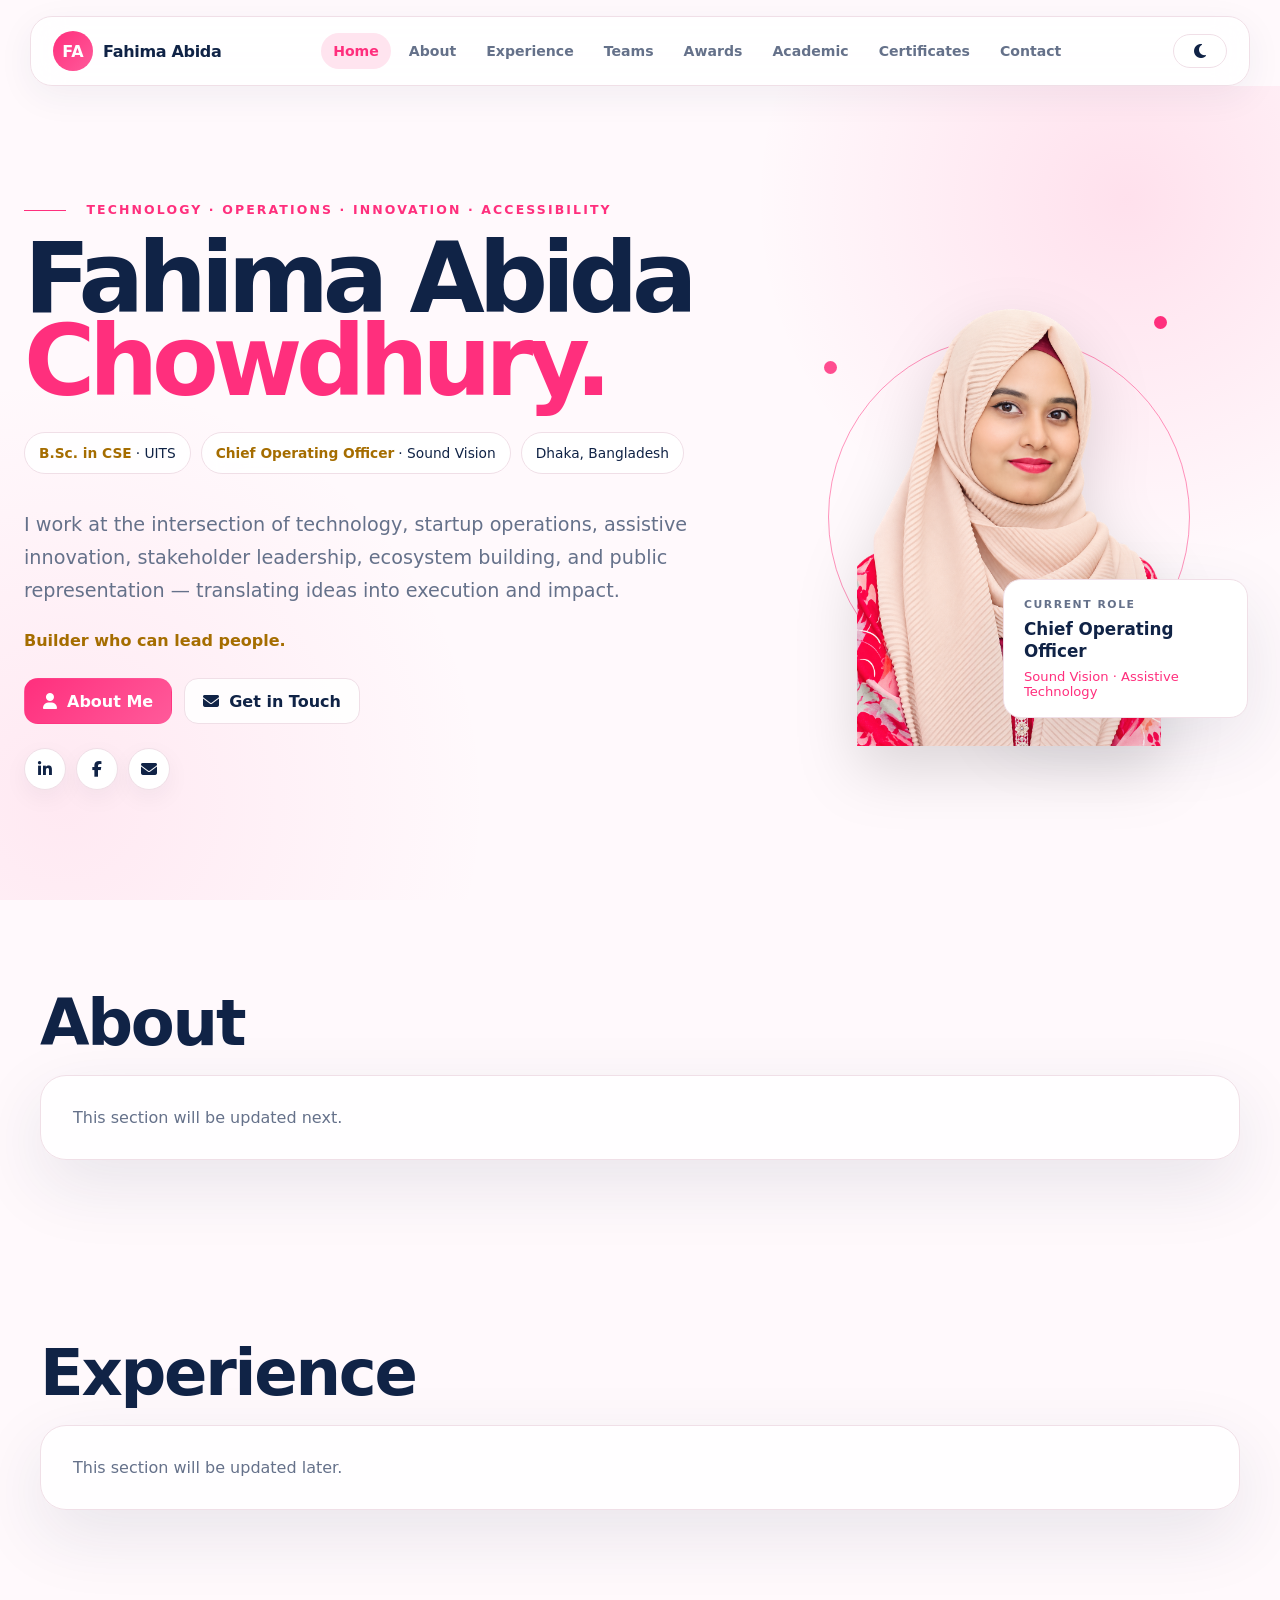
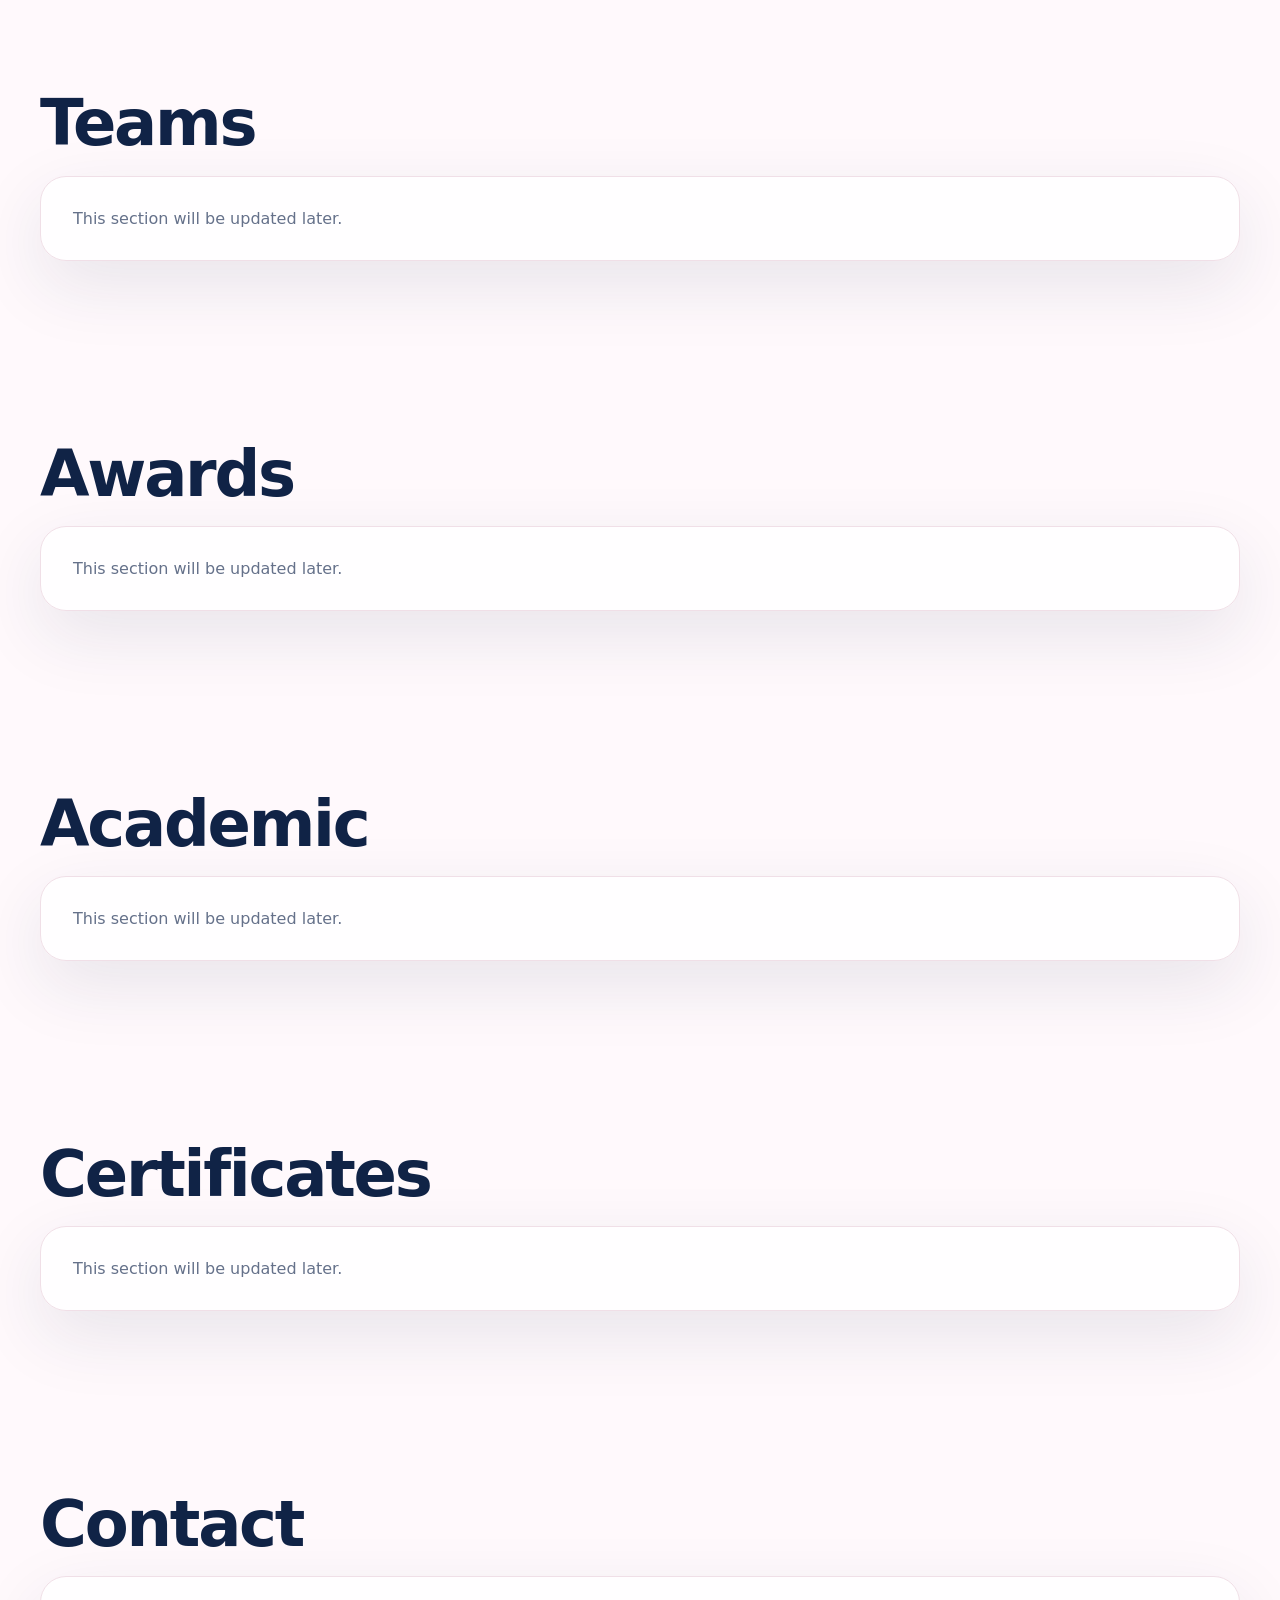
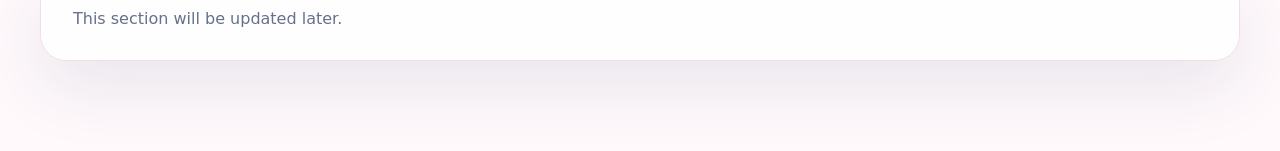
==== commit 17067da7: "Update code" ====
--- a/index.html
+++ b/index.html
@@ -3,63 +3,75 @@
 <head>
   <meta charset="UTF-8" />
   <meta name="viewport" content="width=device-width, initial-scale=1.0" />
-  <meta name="description" content="Fahima Abida Chowdhury — Technology, Operations, Innovation & Accessibility" />
+  <meta name="description" content="Portfolio of Fahima Abida Chowdhury" />
   <title>Fahima Abida Chowdhury | Portfolio</title>
+
+  <!-- Font Awesome -->
+  <link rel="stylesheet"
+        href="https://cdnjs.cloudflare.com/ajax/libs/font-awesome/6.5.2/css/all.min.css">
+
   <style>
+    * {
+      box-sizing: border-box;
+    }
+
+    html {
+      scroll-behavior: smooth;
+    }
+
     :root {
-      --bg: #fffafb;
-      --surface: rgba(255,255,255,.88);
-      --surface-2: #fff1f6;
-      --text: #102f51;
-      --muted: #52677f;
-      --accent: #ff2d72;
-      --accent-2: #f3aa21;
-      --border: rgba(16,47,81,.11);
-      --shadow: 0 18px 55px rgba(47,47,76,.10);
-      --radius: 24px;
-      --max-width: 1420px;
-      --nav-bg: rgba(255,255,255,.88);
-      --hero-name: #103359;
-      --hero-accent: #ff2d72;
-      --pill-bg: #fff5f8;
-      --visual-circle: rgba(255, 45, 114, .10);
+      --bg: #fff9fc;
+      --surface: rgba(255, 255, 255, 0.88);
+      --surface-solid: #ffffff;
+      --text: #102346;
+      --muted: #65718a;
+      --accent: #ff2f7d;
+      --accent-soft: #ffe4ef;
+      --accent-2: #ff5a9a;
+      --gold: #a56d00;
+      --border: #f0dfe7;
+      --shadow: 0 24px 70px rgba(32, 45, 78, 0.10);
+      --radius: 26px;
+      --nav-bg: rgba(255,255,255,.86);
     }
 
     html[data-theme="dark"] {
-      --bg: #061510;
-      --surface: #0b1e18;
-      --surface-2: #10271f;
+      --bg: #071713;
+      --surface: rgba(12, 32, 26, 0.88);
+      --surface-solid: #0c201a;
       --text: #f4faf7;
-      --muted: #b4c5be;
-      --accent: #64e2c0;
-      --accent-2: #f0bd4f;
-      --border: rgba(255,255,255,.11);
-      --shadow: 0 18px 55px rgba(0,0,0,.28);
-      --nav-bg: rgba(6,21,16,.88);
-      --hero-name: #f4faf7;
-      --hero-accent: #64e2c0;
-      --pill-bg: #0c211b;
-      --visual-circle: rgba(100, 226, 192, .08);
-    }
-
-    * { box-sizing: border-box; }
-    html { scroll-behavior: smooth; }
+      --muted: #b8c9c3;
+      --accent: #63dfbd;
+      --accent-soft: #12352d;
+      --accent-2: #63dfbd;
+      --gold: #efbd53;
+      --border: #1d3a31;
+      --shadow: 0 24px 70px rgba(0, 0, 0, 0.28);
+      --nav-bg: rgba(7,23,19,.88);
+    }
+
     body {
       margin: 0;
-      font-family: Inter, ui-sans-serif, system-ui, -apple-system, BlinkMacSystemFont, "Segoe UI", sans-serif;
+      font-family: Inter, ui-sans-serif, system-ui, -apple-system, BlinkMacSystemFont,
+                   "Segoe UI", sans-serif;
       background: var(--bg);
       color: var(--text);
-      line-height: 1.6;
       transition: background .3s ease, color .3s ease;
-    }
-    img { max-width: 100%; display: block; }
-    a { color: inherit; text-decoration: none; }
-    button { font: inherit; }
-    h1, h2, h3, p { margin-top: 0; }
-
-    .container {
-      width: min(calc(100% - 40px), var(--max-width));
-      margin: 0 auto;
+      overflow-x: hidden;
+    }
+
+    a {
+      color: inherit;
+      text-decoration: none;
+    }
+
+    img {
+      max-width: 100%;
+      display: block;
+    }
+
+    button {
+      font: inherit;
     }
 
     /* NAV */
@@ -67,28 +79,29 @@
       position: sticky;
       top: 0;
       z-index: 1000;
-      padding: 16px 0 0;
-      background: linear-gradient(to bottom, color-mix(in srgb, var(--bg) 92%, transparent), transparent);
+      padding: 16px 22px 0;
     }
 
     .nav {
-      min-height: 68px;
+      width: min(1450px, calc(100% - 16px));
+      margin: 0 auto;
+      min-height: 70px;
       display: flex;
       align-items: center;
       justify-content: space-between;
-      gap: 18px;
+      gap: 22px;
       padding: 0 22px;
       border: 1px solid var(--border);
-      border-radius: 999px;
       background: var(--nav-bg);
-      box-shadow: var(--shadow);
-      backdrop-filter: blur(18px);
+      backdrop-filter: blur(16px);
+      border-radius: 22px;
+      box-shadow: 0 10px 36px rgba(40, 50, 80, .06);
     }
 
     .brand {
       display: flex;
       align-items: center;
-      gap: 12px;
+      gap: 10px;
       font-weight: 800;
       white-space: nowrap;
     }
@@ -100,158 +113,134 @@
       display: grid;
       place-items: center;
       color: white;
-      background: linear-gradient(135deg, var(--accent), color-mix(in srgb, var(--accent) 55%, #ffabc7));
-      box-shadow: 0 8px 22px color-mix(in srgb, var(--accent) 24%, transparent);
-      font-size: .82rem;
-      letter-spacing: .04em;
-    }
-
-    .brand-text {
-      display: flex;
-      flex-direction: column;
-      line-height: 1.05;
-    }
-    .brand-text strong { font-size: 1rem; }
-    .brand-text small { font-size: .72rem; color: var(--muted); font-weight: 600; margin-top: 4px; }
+      background: linear-gradient(135deg, var(--accent), var(--accent-2));
+      font-weight: 900;
+    }
+
+    .brand-name {
+      font-size: 1rem;
+      letter-spacing: -.02em;
+    }
 
     .nav-links {
       display: flex;
       align-items: center;
       gap: 6px;
-      list-style: none;
-      padding: 0;
-      margin: 0;
+      flex-wrap: wrap;
+      justify-content: center;
+    }
+
+    .nav-links a {
+      padding: 10px 12px;
+      border-radius: 999px;
       color: var(--muted);
-      font-size: .91rem;
-    }
-    .nav-links a {
-      display: inline-flex;
-      align-items: center;
-      min-height: 40px;
-      padding: 0 13px;
-      border-radius: 999px;
+      font-size: .88rem;
+      font-weight: 700;
       transition: .2s ease;
     }
+
     .nav-links a:hover,
     .nav-links a.active {
       color: var(--accent);
-      background: color-mix(in srgb, var(--accent) 9%, transparent);
-    }
-
-    .theme-toggle,
-    .menu-toggle {
+      background: var(--accent-soft);
+    }
+
+    .theme-toggle {
+      width: 54px;
+      height: 34px;
+      border-radius: 999px;
       border: 1px solid var(--border);
-      background: var(--surface);
+      background: var(--surface-solid);
       color: var(--text);
-      width: 42px;
-      height: 42px;
-      border-radius: 50%;
       cursor: pointer;
       display: grid;
       place-items: center;
-      transition: transform .2s ease, background .2s ease;
-    }
-    .theme-toggle:hover, .menu-toggle:hover { transform: translateY(-2px); }
-    .menu-toggle { display: none; }
-
-    main { overflow: hidden; }
-    section { padding: 92px 0; border-bottom: 1px solid var(--border); }
+      transition: .25s ease;
+    }
+
+    .theme-toggle:hover {
+      transform: translateY(-1px);
+    }
+
+    .mobile-menu-btn {
+      display: none;
+      border: 0;
+      background: transparent;
+      color: var(--text);
+      font-size: 1.35rem;
+      cursor: pointer;
+    }
 
     /* HERO */
     .hero {
-      min-height: calc(100vh - 84px);
+      min-height: calc(100vh - 86px);
       display: flex;
       align-items: center;
       position: relative;
-      isolation: isolate;
       overflow: hidden;
-      padding-top: 24px;
-    }
-
-    /* Pink day-mode decorative background */
-    html[data-theme="light"] .hero {
       background:
-        radial-gradient(circle at 91% 18%, rgba(255,45,114,.10), transparent 24%),
-        radial-gradient(circle at 8% 85%, rgba(184,134,255,.12), transparent 23%),
-        radial-gradient(circle at 72% 84%, rgba(255,205,224,.24), transparent 22%),
-        linear-gradient(180deg, #ffffff 0%, #fffafd 62%, #f9fbff 100%);
-    }
-
-    /* Executive dark mode */
+        radial-gradient(circle at 88% 14%, rgba(255, 47, 125, .12), transparent 28%),
+        radial-gradient(circle at 5% 88%, rgba(255, 90, 154, .10), transparent 30%),
+        var(--bg);
+    }
+
     html[data-theme="dark"] .hero {
       background:
-        radial-gradient(circle at 84% 18%, rgba(100,226,192,.10), transparent 26%),
-        radial-gradient(circle at 8% 84%, rgba(240,189,79,.07), transparent 28%),
-        #061510;
-    }
-
-    .hero::before,
-    .hero::after {
-      content: "";
-      position: absolute;
-      border-radius: 999px;
-      pointer-events: none;
-      z-index: -1;
-    }
-
-    html[data-theme="light"] .hero::before {
-      width: 360px; height: 360px;
-      background: rgba(225,189,255,.18);
-      left: -190px; top: -125px;
-    }
-    html[data-theme="light"] .hero::after {
-      width: 350px; height: 350px;
-      background: rgba(255,188,217,.20);
-      right: -165px; bottom: -180px;
+        radial-gradient(circle at 84% 18%, rgba(99, 223, 189, .10), transparent 28%),
+        radial-gradient(circle at 8% 82%, rgba(239, 189, 83, .08), transparent 30%),
+        var(--bg);
     }
 
     .hero-grid {
-      width: min(1420px, calc(100% - 56px));
+      width: min(1400px, calc(100% - 48px));
       margin: 0 auto;
       display: grid;
-      grid-template-columns: 1.08fr .92fr;
-      gap: 56px;
+      grid-template-columns: 1.15fr .85fr;
+      gap: 70px;
       align-items: center;
-      padding: 58px 0 64px;
-    }
-
-    .hero-copy { position: relative; z-index: 3; }
+      padding: 64px 0 58px;
+    }
+
+    .hero-copy {
+      position: relative;
+      z-index: 2;
+    }
 
     .eyebrow {
       text-transform: uppercase;
-      letter-spacing: .16em;
-      font-size: .79rem;
-      font-weight: 850;
+      letter-spacing: .17em;
+      font-size: .78rem;
+      font-weight: 800;
       color: var(--accent);
-      margin-bottom: 19px;
-    }
+      margin: 0 0 20px;
+    }
+
     .eyebrow::before {
       content: "";
       display: inline-block;
       width: 42px;
       height: 1px;
-      background: currentColor;
-      margin-right: 13px;
+      margin-right: 14px;
       vertical-align: middle;
-    }
-
-    .hero-title {
-      margin: 0;
-      color: var(--hero-name);
-      font-size: clamp(4rem, 7.6vw, 7.8rem);
-      line-height: .88;
-      letter-spacing: -.064em;
-      font-weight: 850;
-    }
-    .hero-title span {
+      background: var(--accent);
+    }
+
+    h1, h2, h3, p {
+      margin-top: 0;
+    }
+
+    h1 {
+      font-size: clamp(4rem, 7.6vw, 7.7rem);
+      line-height: .86;
+      letter-spacing: -.065em;
+      margin-bottom: 28px;
+      color: var(--text);
+      max-width: 900px;
+    }
+
+    h1 span {
       display: block;
-      color: var(--hero-accent);
-    }
-
-    /* Day mode: polished, still same content */
-    html[data-theme="light"] .hero-title {
-      font-size: clamp(4rem, 7vw, 7rem);
-      line-height: .9;
+      color: var(--accent);
     }
 
     .hero-meta {
@@ -260,179 +249,118 @@
       gap: 10px;
       margin-top: 28px;
     }
+
     .hero-meta span {
       display: inline-flex;
       align-items: center;
-      min-height: 43px;
+      min-height: 42px;
       padding: 0 14px;
       border: 1px solid var(--border);
       border-radius: 999px;
-      background: var(--pill-bg);
+      background: var(--surface);
       color: var(--text);
       font-size: .86rem;
-      box-shadow: 0 8px 25px color-mix(in srgb, var(--text) 4%, transparent);
-    }
-    .hero-meta strong { color: var(--accent-2); margin-right: 4px; }
+      backdrop-filter: blur(10px);
+    }
+
+    .hero-meta strong {
+      color: var(--gold);
+      margin-right: 4px;
+    }
 
     .lead {
-      font-size: clamp(1.05rem, 1.6vw, 1.28rem);
+      font-size: clamp(1.08rem, 1.5vw, 1.36rem);
+      color: var(--muted);
+      max-width: 790px;
       line-height: 1.72;
-      color: var(--muted);
-      max-width: 820px;
       margin: 34px 0 0;
     }
 
     .hero-highlight {
-      margin: 24px 0 0;
-      color: var(--accent-2);
+      margin-top: 24px;
+      color: var(--gold);
       font-weight: 800;
-      font-size: 1.05rem;
-    }
-
-    /* Light mode CTA/social row like screenshot */
-    .hero-actions {
-      display: flex;
-      align-items: center;
-      gap: 12px;
-      flex-wrap: wrap;
-      margin-top: 28px;
-    }
-    .hero-btn {
-      min-height: 48px;
-      padding: 0 20px;
-      border-radius: 999px;
-      border: 1px solid var(--border);
-      display: inline-flex;
-      align-items: center;
-      justify-content: center;
-      gap: 9px;
-      font-weight: 800;
-      transition: transform .2s ease, box-shadow .2s ease;
-    }
-    .hero-btn:hover { transform: translateY(-2px); }
-    .hero-btn.primary {
-      color: white;
-      border-color: transparent;
-      background: var(--accent);
-      box-shadow: 0 12px 28px color-mix(in srgb, var(--accent) 26%, transparent);
-    }
-    html[data-theme="dark"] .hero-btn.primary { color: #062016; }
-    .hero-btn.secondary { background: var(--surface); }
-
-    .social-row {
-      display: flex;
-      gap: 10px;
-      margin-top: 18px;
-    }
-    .social-link {
-      width: 42px; height: 42px;
-      border-radius: 50%;
-      display: grid;
-      place-items: center;
-      border: 1px solid var(--border);
-      background: var(--surface);
-      color: var(--text);
-      font-weight: 900;
-      box-shadow: 0 8px 22px color-mix(in srgb, var(--text) 5%, transparent);
+      font-size: 1rem;
     }
 
     .hero-card {
-      min-height: 600px;
-      position: relative;
+      min-height: 500px;
       display: flex;
       align-items: flex-end;
       justify-content: center;
+      position: relative;
       padding: 0;
+      overflow: visible;
       border: none;
       background: transparent;
       box-shadow: none;
     }
 
-    .portrait-stage {
-      width: min(100%, 540px);
-      min-height: 555px;
-      position: relative;
-      display: flex;
-      align-items: flex-end;
-      justify-content: center;
-    }
-
-    .portrait-stage::before {
+    .hero-card::before {
       content: "";
       position: absolute;
-      width: 455px;
-      height: 455px;
+      width: 360px;
+      height: 360px;
       border-radius: 50%;
-      background: var(--visual-circle);
-      border: 2px solid color-mix(in srgb, var(--accent) 52%, transparent);
-      bottom: 42px;
-      left: 50%;
-      transform: translateX(-50%);
+      border: 1px solid color-mix(in srgb, var(--accent) 50%, transparent);
+      bottom: 48px;
       z-index: 0;
     }
 
-    html[data-theme="light"] .portrait-stage::after {
+    .hero-card::after {
       content: "";
       position: absolute;
-      width: 310px;
-      height: 310px;
+      width: 13px;
+      height: 13px;
       border-radius: 50%;
-      background: rgba(255, 45, 114, .06);
-      bottom: 115px;
-      left: 48%;
-      transform: translateX(-50%);
+      background: var(--accent);
+      top: 70px;
+      right: 18%;
+      box-shadow:
+        -330px 45px 0 0 color-mix(in srgb, var(--accent) 85%, transparent),
+        -40px 335px 0 -3px color-mix(in srgb, var(--accent) 70%, transparent);
       z-index: 0;
     }
 
-    .hero-photo {
-      width: min(100%, 400px);
-      max-height: 535px;
+    .hero-card img {
+      width: min(100%, 340px);
+      max-height: 455px;
       object-fit: contain;
       object-position: bottom center;
       position: relative;
-      z-index: 2;
-      filter: drop-shadow(0 28px 38px rgba(0,0,0,.14));
-    }
-
-    .orbit-dot {
-      position: absolute;
-      width: 16px;
-      height: 16px;
-      border-radius: 50%;
-      background: var(--accent);
       z-index: 1;
-    }
-    .orbit-dot.one { top: 118px; left: 40px; }
-    .orbit-dot.two { right: 34px; top: 180px; width: 10px; height: 10px; }
-    .orbit-dot.three { right: 52px; bottom: 88px; width: 22px; height: 22px; opacity: .75; }
+      filter: drop-shadow(0 24px 30px rgba(0,0,0,.14));
+    }
 
     .hero-role-card {
       position: absolute;
-      z-index: 4;
-      right: 0;
-      bottom: 45px;
-      width: 270px;
-      padding: 20px 22px;
-      border-radius: 20px;
-      background: var(--surface);
+      right: 8px;
+      bottom: 28px;
+      width: 245px;
+      padding: 18px 20px;
+      border-radius: 18px;
+      background: var(--surface-solid);
       border: 1px solid var(--border);
       box-shadow: var(--shadow);
-      text-align: left;
-    }
+      z-index: 3;
+    }
+
     .hero-role-card span {
       display: block;
+      font-size: .68rem;
+      letter-spacing: .14em;
+      font-weight: 800;
       color: var(--muted);
-      letter-spacing: .14em;
-      font-size: .68rem;
-      font-weight: 800;
-      margin-bottom: 7px;
-    }
+      margin-bottom: 8px;
+    }
+
     .hero-role-card strong {
       display: block;
+      font-size: 1.05rem;
       color: var(--text);
-      font-size: 1.05rem;
-      line-height: 1.25;
-    }
+      line-height: 1.3;
+    }
+
     .hero-role-card small {
       display: block;
       margin-top: 6px;
@@ -440,154 +368,253 @@
       font-size: .82rem;
     }
 
-    html[data-theme="light"] .hero-role-card {
-      right: 4px;
-      bottom: 52px;
-    }
-
-    .scroll-cue {
-      position: absolute;
-      bottom: 18px;
-      left: 50%;
-      transform: translateX(-50%);
-      z-index: 5;
-      color: var(--muted);
-      font-size: .74rem;
-      text-align: center;
-      letter-spacing: .02em;
-    }
-    .scroll-cue::before {
-      content: "⌄";
-      display: block;
-      color: var(--accent);
-      font-size: 1.45rem;
-      line-height: 1;
-      margin-bottom: 2px;
-    }
-
-    /* Remaining base sections */
+    .socials {
+      display: flex;
+      gap: 10px;
+      margin-top: 24px;
+      flex-wrap: wrap;
+    }
+
+    .social-link {
+      width: 42px;
+      height: 42px;
+      display: grid;
+      place-items: center;
+      border: 1px solid var(--border);
+      border-radius: 50%;
+      background: var(--surface-solid);
+      color: var(--text);
+      transition: .2s ease;
+      box-shadow: 0 8px 24px rgba(20, 30, 50, .05);
+    }
+
+    .social-link:hover {
+      transform: translateY(-3px);
+      color: white;
+      background: var(--accent);
+      border-color: var(--accent);
+    }
+
+    .actions {
+      display: flex;
+      gap: 12px;
+      flex-wrap: wrap;
+      margin-top: 28px;
+    }
+
+    .btn {
+      display: inline-flex;
+      align-items: center;
+      justify-content: center;
+      gap: 10px;
+      min-height: 46px;
+      padding: 0 18px;
+      border-radius: 14px;
+      border: 1px solid var(--border);
+      background: var(--surface);
+      color: var(--text);
+      font-weight: 700;
+      transition: .2s ease;
+    }
+
+    .btn.primary {
+      color: white;
+      background: linear-gradient(135deg, var(--accent), var(--accent-2));
+      border-color: transparent;
+    }
+
+    .btn:hover {
+      transform: translateY(-2px);
+    }
+
+    /* PLACEHOLDER SECTIONS FOR NEXT UPDATES */
+    section.content-section {
+      padding: 90px 24px;
+    }
+
+    .section-shell {
+      width: min(1200px, 100%);
+      margin: 0 auto;
+    }
+
     h2 {
       font-size: clamp(2rem, 5vw, 4rem);
       line-height: 1.05;
       letter-spacing: -.035em;
       margin-bottom: 18px;
     }
-    .section-heading { max-width: 760px; margin-bottom: 36px; }
-    .placeholder-grid { display: grid; grid-template-columns: repeat(3, 1fr); gap: 20px; }
+
     .placeholder-card {
-      min-height: 180px;
-      padding: 24px;
-      color: var(--muted);
       border: 1px solid var(--border);
       background: var(--surface);
       border-radius: var(--radius);
       box-shadow: var(--shadow);
-    }
-    .placeholder-card strong { display: block; color: var(--text); margin-bottom: 8px; }
-    footer { padding: 34px 0 48px; color: var(--muted); text-align: center; }
-
-    .reveal { opacity: 0; transform: translateY(18px); transition: opacity .55s ease, transform .55s ease; }
-    .reveal.visible { opacity: 1; transform: none; }
-
+      padding: 32px;
+      color: var(--muted);
+    }
+
+    /* MOBILE */
     @media (max-width: 1080px) {
-      .hero-grid { grid-template-columns: 1fr; gap: 18px; }
-      .hero-copy { max-width: 900px; }
-      .hero-card { min-height: 520px; }
-      .portrait-stage { min-height: 500px; }
-      .hero-role-card { right: 8%; }
       .nav-links {
+        display: none;
         position: absolute;
-        top: 90px;
-        left: 20px;
-        right: 20px;
+        left: 22px;
+        right: 22px;
+        top: 96px;
+        padding: 16px;
+        border: 1px solid var(--border);
+        background: var(--surface-solid);
+        border-radius: 20px;
+        box-shadow: var(--shadow);
+      }
+
+      .nav-links.open {
+        display: grid;
+      }
+
+      .mobile-menu-btn {
+        display: block;
+      }
+
+      .hero-grid {
+        grid-template-columns: 1fr;
+        gap: 24px;
+        padding-top: 56px;
+      }
+
+      .hero-card {
+        min-height: 470px;
+      }
+
+      .hero-role-card {
+        right: 12%;
+      }
+    }
+
+    @media (max-width: 650px) {
+      .site-header {
+        padding: 10px 10px 0;
+      }
+
+      .nav {
+        width: 100%;
+        padding: 0 14px;
+      }
+
+      .brand-name {
         display: none;
-        flex-direction: column;
-        align-items: stretch;
-        background: var(--surface);
-        border: 1px solid var(--border);
-        border-radius: 20px;
-        padding: 16px;
-        box-shadow: var(--shadow);
-      }
-      .nav-links.open { display: flex; }
-      .menu-toggle { display: grid; }
-      .placeholder-grid { grid-template-columns: 1fr 1fr; }
-    }
-
-    @media (max-width: 680px) {
-      .container { width: min(calc(100% - 24px), var(--max-width)); }
-      .site-header { padding-top: 10px; }
-      .nav { min-height: 60px; padding: 0 12px 0 14px; }
-      .brand-text small { display: none; }
-      .hero { min-height: auto; padding-top: 8px; }
-      .hero-grid { width: min(calc(100% - 28px), 1420px); padding: 48px 0 70px; }
-      .eyebrow { font-size: .65rem; letter-spacing: .12em; }
-      .eyebrow::before { width: 24px; margin-right: 8px; }
-      .hero-title { font-size: clamp(3.15rem, 17vw, 5.25rem); }
-      .hero-meta { gap: 7px; margin-top: 23px; }
-      .hero-meta span { min-height: 38px; padding: 0 11px; font-size: .73rem; }
-      .lead { font-size: 1rem; margin-top: 26px; }
-      .hero-actions { margin-top: 22px; }
-      .hero-btn { min-height: 44px; padding: 0 15px; font-size: .84rem; }
-      .hero-card { min-height: 430px; }
-      .portrait-stage { min-height: 420px; }
-      .portrait-stage::before { width: 330px; height: 330px; bottom: 30px; }
-      .hero-photo { width: 295px; max-height: 395px; }
-      .hero-role-card { width: 215px; right: 0; bottom: 7px; padding: 15px 16px; }
-      .hero-role-card strong { font-size: .93rem; }
-      .orbit-dot.one { left: 4px; top: 95px; }
-      .orbit-dot.two { right: 5px; top: 128px; }
-      section { padding: 72px 0; }
-      .placeholder-grid { grid-template-columns: 1fr; }
-      .scroll-cue { display: none; }
-    }
-
-    @media (prefers-reduced-motion: reduce) {
-      *, *::before, *::after {
-        scroll-behavior: auto !important;
-        animation-duration: .01ms !important;
-        transition-duration: .01ms !important;
+      }
+
+      .hero {
+        min-height: auto;
+      }
+
+      .hero-grid {
+        width: min(100% - 28px, 1400px);
+        padding: 44px 0 54px;
+        gap: 14px;
+      }
+
+      .eyebrow {
+        font-size: .66rem;
+        line-height: 1.5;
+      }
+
+      .eyebrow::before {
+        width: 24px;
+        margin-right: 8px;
+      }
+
+      h1 {
+        font-size: clamp(3.15rem, 16vw, 5rem);
+        line-height: .89;
+      }
+
+      .hero-meta {
+        gap: 7px;
+      }
+
+      .hero-meta span {
+        min-height: 38px;
+        padding: 0 11px;
+        font-size: .73rem;
+      }
+
+      .lead {
+        font-size: 1rem;
+        margin-top: 26px;
+      }
+
+      .hero-card {
+        min-height: 390px;
+      }
+
+      .hero-card img {
+        width: 270px;
+        max-height: 360px;
+      }
+
+      .hero-card::before {
+        width: 280px;
+        height: 280px;
+        bottom: 38px;
+      }
+
+      .hero-role-card {
+        width: 205px;
+        right: 0;
+        bottom: 8px;
+        padding: 14px 16px;
+      }
+
+      .hero-role-card strong {
+        font-size: .94rem;
       }
     }
   </style>
 </head>
+
 <body>
   <header class="site-header">
-    <div class="container nav">
-      <a href="#home" class="brand">
+    <nav class="nav">
+      <a href="#hero" class="brand">
         <span class="brand-mark">FA</span>
-        <span class="brand-text">
-          <strong>Fahima Abida</strong>
-          <small>Portfolio</small>
-        </span>
+        <span class="brand-name">Fahima Abida</span>
       </a>
 
-      <ul class="nav-links" id="navLinks">
-        <li><a class="active" href="#home">Home</a></li>
-        <li><a href="#about">About</a></li>
-        <li><a href="#experience">Experience</a></li>
-        <li><a href="#teams">Teams</a></li>
-        <li><a href="#awards">Awards</a></li>
-        <li><a href="#academic">Academic</a></li>
-        <li><a href="#certificates">Certificates</a></li>
-        <li><a href="#contact">Contact</a></li>
-      </ul>
-
-      <div style="display:flex;gap:8px;align-items:center;">
-        <button class="theme-toggle" id="themeToggle" aria-label="Toggle day and night mode">☾</button>
-        <button class="menu-toggle" id="menuToggle" aria-label="Open navigation">☰</button>
-      </div>
-    </div>
+      <div class="nav-links" id="navLinks">
+        <a href="#hero" class="active">Home</a>
+        <a href="#about">About</a>
+        <a href="#experience">Experience</a>
+        <a href="#teams">Teams</a>
+        <a href="#awards">Awards</a>
+        <a href="#academic">Academic</a>
+        <a href="#certificates">Certificates</a>
+        <a href="#contact">Contact</a>
+      </div>
+
+      <div style="display:flex;align-items:center;gap:10px;">
+        <button class="theme-toggle" id="themeToggle" aria-label="Toggle theme">
+          <i class="fa-solid fa-moon"></i>
+        </button>
+
+        <button class="mobile-menu-btn" id="mobileMenuBtn" aria-label="Open menu">
+          <i class="fa-solid fa-bars"></i>
+        </button>
+      </div>
+    </nav>
   </header>
 
   <main>
-    <!-- SECTION 1: HERO / LANDING -->
-    <section class="hero" id="home">
+    <section class="hero" id="hero">
       <div class="hero-grid">
-        <div class="hero-copy reveal">
-          <div class="eyebrow">Technology · Operations · Innovation · Accessibility</div>
-
-          <h1 class="hero-title">
+
+        <div class="hero-copy">
+          <p class="eyebrow">
+            TECHNOLOGY · OPERATIONS · INNOVATION · ACCESSIBILITY
+          </p>
+
+          <h1>
             Fahima Abida
             <span>Chowdhury.</span>
           </h1>
@@ -599,166 +626,172 @@
           </div>
 
           <p class="lead">
-            I work at the intersection of technology, startup operations, assistive innovation,
-            stakeholder leadership, ecosystem building, and public representation — translating
-            ideas into execution and impact.
+            I work at the intersection of technology, startup operations,
+            assistive innovation, stakeholder leadership, ecosystem building,
+            and public representation — translating ideas into execution and impact.
           </p>
 
-          <p class="hero-highlight">Builder who can lead people.</p>
-
-          <div class="hero-actions">
-            <a class="hero-btn primary" href="#about">About Me <span>→</span></a>
-            <a class="hero-btn secondary" href="#contact">Get in Touch <span>↗</span></a>
+          <p class="hero-highlight">
+            Builder who can lead people.
+          </p>
+
+          <div class="actions">
+            <a href="#about" class="btn primary">
+              <i class="fa-solid fa-user"></i>
+              About Me
+            </a>
+
+            <a href="#contact" class="btn">
+              <i class="fa-solid fa-envelope"></i>
+              Get in Touch
+            </a>
           </div>
 
-          <div class="social-row" aria-label="Social links">
-            <a class="social-link" href="https://linkedin.com/in/fahima-chowdhury" target="_blank" rel="noreferrer" aria-label="LinkedIn">in</a>
-            <a class="social-link" href="mailto:hima64347@gmail.com" aria-label="Email">✉</a>
+          <div class="socials">
+            <a class="social-link"
+               href="https://linkedin.com/in/fahima-chowdhury"
+               target="_blank"
+               rel="noopener noreferrer"
+               aria-label="LinkedIn">
+              <i class="fa-brands fa-linkedin-in"></i>
+            </a>
+
+            <a class="social-link"
+               href="https://www.facebook.com/elmi.chowdhury.58"
+               target="_blank"
+               rel="noopener noreferrer"
+               aria-label="Facebook">
+              <i class="fa-brands fa-facebook-f"></i>
+            </a>
+
+            <a class="social-link"
+               href="mailto:hima64347@gmail.com"
+               aria-label="Email">
+              <i class="fa-solid fa-envelope"></i>
+            </a>
           </div>
         </div>
 
-        <div class="hero-card reveal">
-          <div class="portrait-stage">
-            <span class="orbit-dot one"></span>
-            <span class="orbit-dot two"></span>
-            <span class="orbit-dot three"></span>
-
-            <img
-              src="assets/images/hero/FahimaAbida.png"
-              alt="Fahima Abida Chowdhury"
-              class="hero-photo"
-            />
-
-            <div class="hero-role-card">
-              <span>CURRENT ROLE</span>
-              <strong>Chief Operating Officer</strong>
-              <small>Sound Vision · Assistive Technology</small>
-            </div>
+        <div class="hero-card">
+          <img
+            src="assets/images/hero/FahimaAbida.png"
+            alt="Fahima Abida Chowdhury"
+          />
+
+          <div class="hero-role-card">
+            <span>CURRENT ROLE</span>
+            <strong>Chief Operating Officer</strong>
+            <small>Sound Vision · Assistive Technology</small>
           </div>
         </div>
-      </div>
-
-      <div class="scroll-cue">Scroll Down</div>
+
+      </div>
     </section>
 
-    <!-- SECTION 2: ABOUT -->
-    <section id="about">
-      <div class="container">
-        <div class="section-heading reveal">
-          <div class="eyebrow">About</div>
-          <h2>About section placeholder</h2>
-          <p class="lead">This section is intentionally simple for now. We will replace it with the exact version you want.</p>
+    <section id="about" class="content-section">
+      <div class="section-shell">
+        <h2>About</h2>
+        <div class="placeholder-card">
+          This section will be updated next.
         </div>
       </div>
     </section>
 
-    <!-- SECTION 3: EXPERIENCE -->
-    <section id="experience">
-      <div class="container">
-        <div class="section-heading reveal">
-          <div class="eyebrow">Experience</div>
-          <h2>Professional experience placeholder</h2>
-        </div>
-        <div class="placeholder-grid">
-          <div class="placeholder-card reveal"><strong>Role 01</strong>Content will be added later.</div>
-          <div class="placeholder-card reveal"><strong>Role 02</strong>Content will be added later.</div>
-          <div class="placeholder-card reveal"><strong>Role 03</strong>Content will be added later.</div>
+    <section id="experience" class="content-section">
+      <div class="section-shell">
+        <h2>Experience</h2>
+        <div class="placeholder-card">
+          This section will be updated later.
         </div>
       </div>
     </section>
 
-    <!-- SECTION 4: TEAMS -->
-    <section id="teams">
-      <div class="container">
-        <div class="section-heading reveal">
-          <div class="eyebrow">Teams</div>
-          <h2>Leadership & team section placeholder</h2>
+    <section id="teams" class="content-section">
+      <div class="section-shell">
+        <h2>Teams</h2>
+        <div class="placeholder-card">
+          This section will be updated later.
         </div>
       </div>
     </section>
 
-    <!-- SECTION 5: AWARDS -->
-    <section id="awards">
-      <div class="container">
-        <div class="section-heading reveal">
-          <div class="eyebrow">Awards</div>
-          <h2>Awards & recognition placeholder</h2>
+    <section id="awards" class="content-section">
+      <div class="section-shell">
+        <h2>Awards</h2>
+        <div class="placeholder-card">
+          This section will be updated later.
         </div>
       </div>
     </section>
 
-    <!-- SECTION 6: ACADEMIC -->
-    <section id="academic">
-      <div class="container">
-        <div class="section-heading reveal">
-          <div class="eyebrow">Academic</div>
-          <h2>Academic achievements placeholder</h2>
+    <section id="academic" class="content-section">
+      <div class="section-shell">
+        <h2>Academic</h2>
+        <div class="placeholder-card">
+          This section will be updated later.
         </div>
       </div>
     </section>
 
-    <!-- SECTION 7: CERTIFICATES -->
-    <section id="certificates">
-      <div class="container">
-        <div class="section-heading reveal">
-          <div class="eyebrow">Certificates</div>
-          <h2>Certificates & learning placeholder</h2>
+    <section id="certificates" class="content-section">
+      <div class="section-shell">
+        <h2>Certificates</h2>
+        <div class="placeholder-card">
+          This section will be updated later.
         </div>
       </div>
     </section>
 
-    <!-- SECTION 8: CONTACT -->
-    <section id="contact">
-      <div class="container">
-        <div class="section-heading reveal">
-          <div class="eyebrow">Contact</div>
-          <h2>Contact section placeholder</h2>
-          <p class="lead">Email, LinkedIn, location and final CTA will be added after approval.</p>
+    <section id="contact" class="content-section">
+      <div class="section-shell">
+        <h2>Contact</h2>
+        <div class="placeholder-card">
+          This section will be updated later.
         </div>
       </div>
     </section>
   </main>
 
-  <footer>
-    <div class="container">© <span id="year"></span> Fahima Abida Chowdhury</div>
-  </footer>
-
   <script>
-    const root = document.documentElement;
-    const themeToggle = document.getElementById('themeToggle');
-    const menuToggle = document.getElementById('menuToggle');
-    const navLinks = document.getElementById('navLinks');
-
-    function applyTheme(theme) {
-      root.setAttribute('data-theme', theme);
-      themeToggle.textContent = theme === 'dark' ? '☀' : '☾';
-      localStorage.setItem('portfolio-theme', theme);
-    }
-
-    const savedTheme = localStorage.getItem('portfolio-theme');
-    applyTheme(savedTheme || 'light');
-
-    themeToggle.addEventListener('click', () => {
-      const next = root.getAttribute('data-theme') === 'dark' ? 'light' : 'dark';
-      applyTheme(next);
+    const html = document.documentElement;
+    const themeToggle = document.getElementById("themeToggle");
+    const mobileMenuBtn = document.getElementById("mobileMenuBtn");
+    const navLinks = document.getElementById("navLinks");
+
+    const savedTheme = localStorage.getItem("portfolio-theme");
+
+    if (savedTheme === "dark" || savedTheme === "light") {
+      html.setAttribute("data-theme", savedTheme);
+    } else {
+      html.setAttribute("data-theme", "light");
+    }
+
+    function updateThemeIcon() {
+      const isDark = html.getAttribute("data-theme") === "dark";
+      themeToggle.innerHTML = isDark
+        ? '<i class="fa-solid fa-sun"></i>'
+        : '<i class="fa-solid fa-moon"></i>';
+    }
+
+    updateThemeIcon();
+
+    themeToggle.addEventListener("click", () => {
+      const isDark = html.getAttribute("data-theme") === "dark";
+      const newTheme = isDark ? "light" : "dark";
+      html.setAttribute("data-theme", newTheme);
+      localStorage.setItem("portfolio-theme", newTheme);
+      updateThemeIcon();
     });
 
-    menuToggle.addEventListener('click', () => {
-      navLinks.classList.toggle('open');
+    mobileMenuBtn.addEventListener("click", () => {
+      navLinks.classList.toggle("open");
     });
 
-    navLinks.querySelectorAll('a').forEach(link => {
-      link.addEventListener('click', () => navLinks.classList.remove('open'));
+    navLinks.querySelectorAll("a").forEach(link => {
+      link.addEventListener("click", () => {
+        navLinks.classList.remove("open");
+      });
     });
-
-    const observer = new IntersectionObserver((entries) => {
-      entries.forEach(entry => {
-        if (entry.isIntersecting) entry.target.classList.add('visible');
-      });
-    }, { threshold: 0.12 });
-
-    document.querySelectorAll('.reveal').forEach(el => observer.observe(el));
-    document.getElementById('year').textContent = new Date().getFullYear();
   </script>
 </body>
 </html>
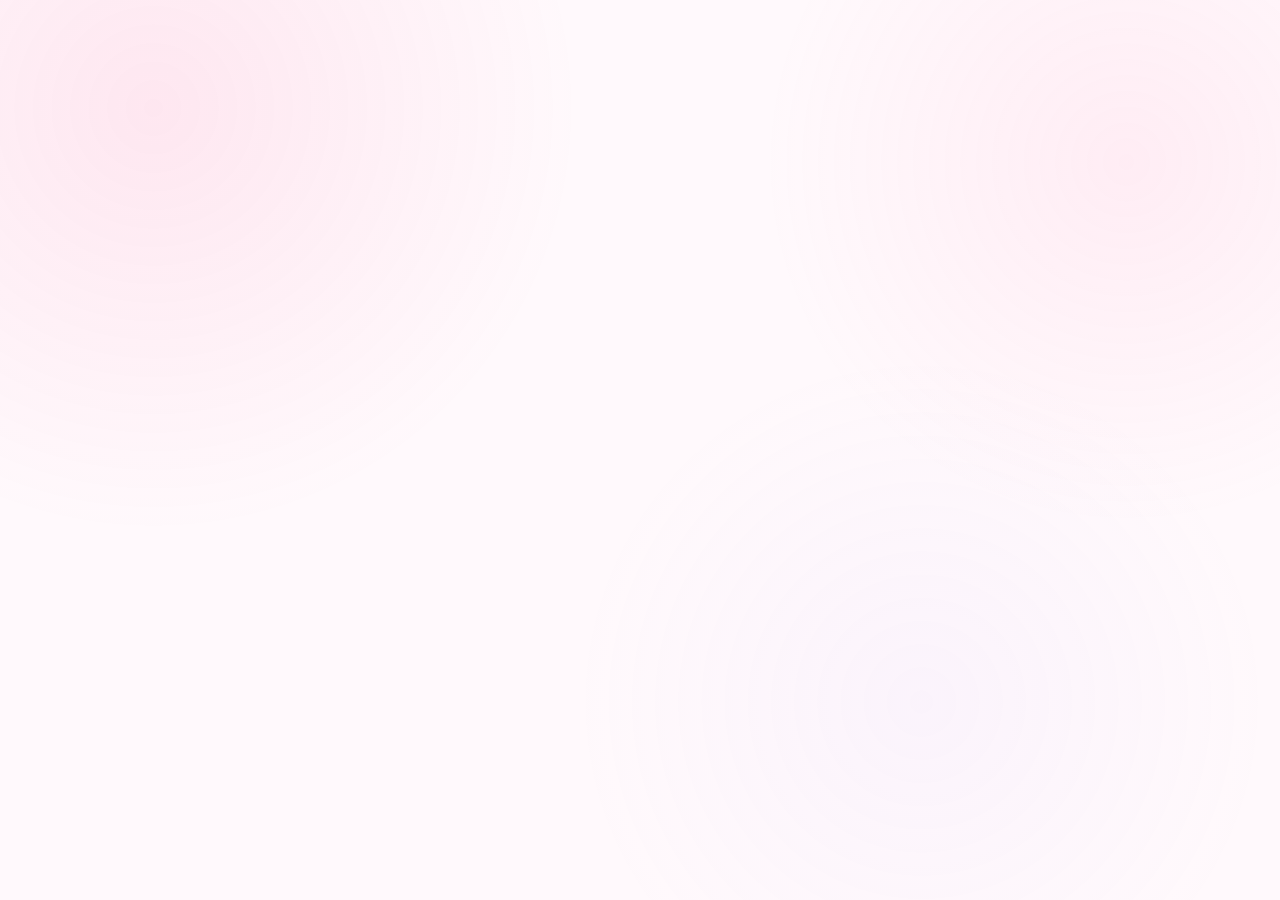
==== commit 538393f6: "Update index.html" ====
--- a/index.html
+++ b/index.html
@@ -1,797 +1,238 @@
 <!DOCTYPE html>
-<html lang="en" data-theme="light">
+
+<html lang="en">
 <head>
-  <meta charset="UTF-8" />
-  <meta name="viewport" content="width=device-width, initial-scale=1.0" />
-  <meta name="description" content="Portfolio of Fahima Abida Chowdhury" />
-  <title>Fahima Abida Chowdhury | Portfolio</title>
-
-  <!-- Font Awesome -->
-  <link rel="stylesheet"
-        href="https://cdnjs.cloudflare.com/ajax/libs/font-awesome/6.5.2/css/all.min.css">
-
-  <style>
-    * {
-      box-sizing: border-box;
-    }
-
-    html {
-      scroll-behavior: smooth;
-    }
-
-    :root {
-      --bg: #fff9fc;
-      --surface: rgba(255, 255, 255, 0.88);
-      --surface-solid: #ffffff;
-      --text: #102346;
-      --muted: #65718a;
-      --accent: #ff2f7d;
-      --accent-soft: #ffe4ef;
-      --accent-2: #ff5a9a;
-      --gold: #a56d00;
-      --border: #f0dfe7;
-      --shadow: 0 24px 70px rgba(32, 45, 78, 0.10);
-      --radius: 26px;
-      --nav-bg: rgba(255,255,255,.86);
-    }
-
-    html[data-theme="dark"] {
-      --bg: #071713;
-      --surface: rgba(12, 32, 26, 0.88);
-      --surface-solid: #0c201a;
-      --text: #f4faf7;
-      --muted: #b8c9c3;
-      --accent: #63dfbd;
-      --accent-soft: #12352d;
-      --accent-2: #63dfbd;
-      --gold: #efbd53;
-      --border: #1d3a31;
-      --shadow: 0 24px 70px rgba(0, 0, 0, 0.28);
-      --nav-bg: rgba(7,23,19,.88);
-    }
-
-    body {
-      margin: 0;
-      font-family: Inter, ui-sans-serif, system-ui, -apple-system, BlinkMacSystemFont,
-                   "Segoe UI", sans-serif;
-      background: var(--bg);
-      color: var(--text);
-      transition: background .3s ease, color .3s ease;
-      overflow-x: hidden;
-    }
-
-    a {
-      color: inherit;
-      text-decoration: none;
-    }
-
-    img {
-      max-width: 100%;
-      display: block;
-    }
-
-    button {
-      font: inherit;
-    }
-
-    /* NAV */
-    .site-header {
-      position: sticky;
-      top: 0;
-      z-index: 1000;
-      padding: 16px 22px 0;
-    }
-
-    .nav {
-      width: min(1450px, calc(100% - 16px));
-      margin: 0 auto;
-      min-height: 70px;
-      display: flex;
-      align-items: center;
-      justify-content: space-between;
-      gap: 22px;
-      padding: 0 22px;
-      border: 1px solid var(--border);
-      background: var(--nav-bg);
-      backdrop-filter: blur(16px);
-      border-radius: 22px;
-      box-shadow: 0 10px 36px rgba(40, 50, 80, .06);
-    }
-
-    .brand {
-      display: flex;
-      align-items: center;
-      gap: 10px;
-      font-weight: 800;
-      white-space: nowrap;
-    }
-
-    .brand-mark {
-      width: 40px;
-      height: 40px;
-      border-radius: 50%;
-      display: grid;
-      place-items: center;
-      color: white;
-      background: linear-gradient(135deg, var(--accent), var(--accent-2));
-      font-weight: 900;
-    }
-
-    .brand-name {
-      font-size: 1rem;
-      letter-spacing: -.02em;
-    }
-
-    .nav-links {
-      display: flex;
-      align-items: center;
-      gap: 6px;
-      flex-wrap: wrap;
-      justify-content: center;
-    }
-
-    .nav-links a {
-      padding: 10px 12px;
-      border-radius: 999px;
-      color: var(--muted);
-      font-size: .88rem;
-      font-weight: 700;
-      transition: .2s ease;
-    }
-
-    .nav-links a:hover,
-    .nav-links a.active {
-      color: var(--accent);
-      background: var(--accent-soft);
-    }
-
-    .theme-toggle {
-      width: 54px;
-      height: 34px;
-      border-radius: 999px;
-      border: 1px solid var(--border);
-      background: var(--surface-solid);
-      color: var(--text);
-      cursor: pointer;
-      display: grid;
-      place-items: center;
-      transition: .25s ease;
-    }
-
-    .theme-toggle:hover {
-      transform: translateY(-1px);
-    }
-
-    .mobile-menu-btn {
-      display: none;
-      border: 0;
-      background: transparent;
-      color: var(--text);
-      font-size: 1.35rem;
-      cursor: pointer;
-    }
-
-    /* HERO */
-    .hero {
-      min-height: calc(100vh - 86px);
-      display: flex;
-      align-items: center;
-      position: relative;
-      overflow: hidden;
-      background:
-        radial-gradient(circle at 88% 14%, rgba(255, 47, 125, .12), transparent 28%),
-        radial-gradient(circle at 5% 88%, rgba(255, 90, 154, .10), transparent 30%),
-        var(--bg);
-    }
-
-    html[data-theme="dark"] .hero {
-      background:
-        radial-gradient(circle at 84% 18%, rgba(99, 223, 189, .10), transparent 28%),
-        radial-gradient(circle at 8% 82%, rgba(239, 189, 83, .08), transparent 30%),
-        var(--bg);
-    }
-
-    .hero-grid {
-      width: min(1400px, calc(100% - 48px));
-      margin: 0 auto;
-      display: grid;
-      grid-template-columns: 1.15fr .85fr;
-      gap: 70px;
-      align-items: center;
-      padding: 64px 0 58px;
-    }
-
-    .hero-copy {
-      position: relative;
-      z-index: 2;
-    }
-
-    .eyebrow {
-      text-transform: uppercase;
-      letter-spacing: .17em;
-      font-size: .78rem;
-      font-weight: 800;
-      color: var(--accent);
-      margin: 0 0 20px;
-    }
-
-    .eyebrow::before {
-      content: "";
-      display: inline-block;
-      width: 42px;
-      height: 1px;
-      margin-right: 14px;
-      vertical-align: middle;
-      background: var(--accent);
-    }
-
-    h1, h2, h3, p {
-      margin-top: 0;
-    }
-
-    h1 {
-      font-size: clamp(4rem, 7.6vw, 7.7rem);
-      line-height: .86;
-      letter-spacing: -.065em;
-      margin-bottom: 28px;
-      color: var(--text);
-      max-width: 900px;
-    }
-
-    h1 span {
-      display: block;
-      color: var(--accent);
-    }
-
-    .hero-meta {
-      display: flex;
-      flex-wrap: wrap;
-      gap: 10px;
-      margin-top: 28px;
-    }
-
-    .hero-meta span {
-      display: inline-flex;
-      align-items: center;
-      min-height: 42px;
-      padding: 0 14px;
-      border: 1px solid var(--border);
-      border-radius: 999px;
-      background: var(--surface);
-      color: var(--text);
-      font-size: .86rem;
-      backdrop-filter: blur(10px);
-    }
-
-    .hero-meta strong {
-      color: var(--gold);
-      margin-right: 4px;
-    }
-
-    .lead {
-      font-size: clamp(1.08rem, 1.5vw, 1.36rem);
-      color: var(--muted);
-      max-width: 790px;
-      line-height: 1.72;
-      margin: 34px 0 0;
-    }
-
-    .hero-highlight {
-      margin-top: 24px;
-      color: var(--gold);
-      font-weight: 800;
-      font-size: 1rem;
-    }
-
-    .hero-card {
-      min-height: 500px;
-      display: flex;
-      align-items: flex-end;
-      justify-content: center;
-      position: relative;
-      padding: 0;
-      overflow: visible;
-      border: none;
-      background: transparent;
-      box-shadow: none;
-    }
-
-    .hero-card::before {
-      content: "";
-      position: absolute;
-      width: 360px;
-      height: 360px;
-      border-radius: 50%;
-      border: 1px solid color-mix(in srgb, var(--accent) 50%, transparent);
-      bottom: 48px;
-      z-index: 0;
-    }
-
-    .hero-card::after {
-      content: "";
-      position: absolute;
-      width: 13px;
-      height: 13px;
-      border-radius: 50%;
-      background: var(--accent);
-      top: 70px;
-      right: 18%;
-      box-shadow:
-        -330px 45px 0 0 color-mix(in srgb, var(--accent) 85%, transparent),
-        -40px 335px 0 -3px color-mix(in srgb, var(--accent) 70%, transparent);
-      z-index: 0;
-    }
-
-    .hero-card img {
-      width: min(100%, 340px);
-      max-height: 455px;
-      object-fit: contain;
-      object-position: bottom center;
-      position: relative;
-      z-index: 1;
-      filter: drop-shadow(0 24px 30px rgba(0,0,0,.14));
-    }
-
-    .hero-role-card {
-      position: absolute;
-      right: 8px;
-      bottom: 28px;
-      width: 245px;
-      padding: 18px 20px;
-      border-radius: 18px;
-      background: var(--surface-solid);
-      border: 1px solid var(--border);
-      box-shadow: var(--shadow);
-      z-index: 3;
-    }
-
-    .hero-role-card span {
-      display: block;
-      font-size: .68rem;
-      letter-spacing: .14em;
-      font-weight: 800;
-      color: var(--muted);
-      margin-bottom: 8px;
-    }
-
-    .hero-role-card strong {
-      display: block;
-      font-size: 1.05rem;
-      color: var(--text);
-      line-height: 1.3;
-    }
-
-    .hero-role-card small {
-      display: block;
-      margin-top: 6px;
-      color: var(--accent);
-      font-size: .82rem;
-    }
-
-    .socials {
-      display: flex;
-      gap: 10px;
-      margin-top: 24px;
-      flex-wrap: wrap;
-    }
-
-    .social-link {
-      width: 42px;
-      height: 42px;
-      display: grid;
-      place-items: center;
-      border: 1px solid var(--border);
-      border-radius: 50%;
-      background: var(--surface-solid);
-      color: var(--text);
-      transition: .2s ease;
-      box-shadow: 0 8px 24px rgba(20, 30, 50, .05);
-    }
-
-    .social-link:hover {
-      transform: translateY(-3px);
-      color: white;
-      background: var(--accent);
-      border-color: var(--accent);
-    }
-
-    .actions {
-      display: flex;
-      gap: 12px;
-      flex-wrap: wrap;
-      margin-top: 28px;
-    }
-
-    .btn {
-      display: inline-flex;
-      align-items: center;
-      justify-content: center;
-      gap: 10px;
-      min-height: 46px;
-      padding: 0 18px;
-      border-radius: 14px;
-      border: 1px solid var(--border);
-      background: var(--surface);
-      color: var(--text);
-      font-weight: 700;
-      transition: .2s ease;
-    }
-
-    .btn.primary {
-      color: white;
-      background: linear-gradient(135deg, var(--accent), var(--accent-2));
-      border-color: transparent;
-    }
-
-    .btn:hover {
-      transform: translateY(-2px);
-    }
-
-    /* PLACEHOLDER SECTIONS FOR NEXT UPDATES */
-    section.content-section {
-      padding: 90px 24px;
-    }
-
-    .section-shell {
-      width: min(1200px, 100%);
-      margin: 0 auto;
-    }
-
-    h2 {
-      font-size: clamp(2rem, 5vw, 4rem);
-      line-height: 1.05;
-      letter-spacing: -.035em;
-      margin-bottom: 18px;
-    }
-
-    .placeholder-card {
-      border: 1px solid var(--border);
-      background: var(--surface);
-      border-radius: var(--radius);
-      box-shadow: var(--shadow);
-      padding: 32px;
-      color: var(--muted);
-    }
-
-    /* MOBILE */
-    @media (max-width: 1080px) {
-      .nav-links {
-        display: none;
-        position: absolute;
-        left: 22px;
-        right: 22px;
-        top: 96px;
-        padding: 16px;
-        border: 1px solid var(--border);
-        background: var(--surface-solid);
-        border-radius: 20px;
-        box-shadow: var(--shadow);
-      }
-
-      .nav-links.open {
-        display: grid;
-      }
-
-      .mobile-menu-btn {
-        display: block;
-      }
-
-      .hero-grid {
-        grid-template-columns: 1fr;
-        gap: 24px;
-        padding-top: 56px;
-      }
-
-      .hero-card {
-        min-height: 470px;
-      }
-
-      .hero-role-card {
-        right: 12%;
-      }
-    }
-
-    @media (max-width: 650px) {
-      .site-header {
-        padding: 10px 10px 0;
-      }
-
-      .nav {
-        width: 100%;
-        padding: 0 14px;
-      }
-
-      .brand-name {
-        display: none;
-      }
-
-      .hero {
-        min-height: auto;
-      }
-
-      .hero-grid {
-        width: min(100% - 28px, 1400px);
-        padding: 44px 0 54px;
-        gap: 14px;
-      }
-
-      .eyebrow {
-        font-size: .66rem;
-        line-height: 1.5;
-      }
-
-      .eyebrow::before {
-        width: 24px;
-        margin-right: 8px;
-      }
-
-      h1 {
-        font-size: clamp(3.15rem, 16vw, 5rem);
-        line-height: .89;
-      }
-
-      .hero-meta {
-        gap: 7px;
-      }
-
-      .hero-meta span {
-        min-height: 38px;
-        padding: 0 11px;
-        font-size: .73rem;
-      }
-
-      .lead {
-        font-size: 1rem;
-        margin-top: 26px;
-      }
-
-      .hero-card {
-        min-height: 390px;
-      }
-
-      .hero-card img {
-        width: 270px;
-        max-height: 360px;
-      }
-
-      .hero-card::before {
-        width: 280px;
-        height: 280px;
-        bottom: 38px;
-      }
-
-      .hero-role-card {
-        width: 205px;
-        right: 0;
-        bottom: 8px;
-        padding: 14px 16px;
-      }
-
-      .hero-role-card strong {
-        font-size: .94rem;
-      }
-    }
-  </style>
-</head>
-
-<body>
-  <header class="site-header">
-    <nav class="nav">
-      <a href="#hero" class="brand">
-        <span class="brand-mark">FA</span>
-        <span class="brand-name">Fahima Abida</span>
-      </a>
-
-      <div class="nav-links" id="navLinks">
-        <a href="#hero" class="active">Home</a>
-        <a href="#about">About</a>
-        <a href="#experience">Experience</a>
-        <a href="#teams">Teams</a>
-        <a href="#awards">Awards</a>
-        <a href="#academic">Academic</a>
-        <a href="#certificates">Certificates</a>
-        <a href="#contact">Contact</a>
-      </div>
-
-      <div style="display:flex;align-items:center;gap:10px;">
-        <button class="theme-toggle" id="themeToggle" aria-label="Toggle theme">
-          <i class="fa-solid fa-moon"></i>
-        </button>
-
-        <button class="mobile-menu-btn" id="mobileMenuBtn" aria-label="Open menu">
-          <i class="fa-solid fa-bars"></i>
-        </button>
-      </div>
-    </nav>
-  </header>
-
-  <main>
-    <section class="hero" id="hero">
-      <div class="hero-grid">
-
-        <div class="hero-copy">
-          <p class="eyebrow">
-            TECHNOLOGY · OPERATIONS · INNOVATION · ACCESSIBILITY
-          </p>
-
-          <h1>
-            Fahima Abida
-            <span>Chowdhury.</span>
-          </h1>
-
-          <div class="hero-meta">
-            <span><strong>B.Sc. in CSE</strong> · UITS</span>
-            <span><strong>Chief Operating Officer</strong> · Sound Vision</span>
-            <span>Dhaka, Bangladesh</span>
-          </div>
-
-          <p class="lead">
-            I work at the intersection of technology, startup operations,
-            assistive innovation, stakeholder leadership, ecosystem building,
-            and public representation — translating ideas into execution and impact.
-          </p>
-
-          <p class="hero-highlight">
-            Builder who can lead people.
-          </p>
-
-          <div class="actions">
-            <a href="#about" class="btn primary">
-              <i class="fa-solid fa-user"></i>
-              About Me
-            </a>
-
-            <a href="#contact" class="btn">
-              <i class="fa-solid fa-envelope"></i>
-              Get in Touch
-            </a>
-          </div>
-
-          <div class="socials">
-            <a class="social-link"
-               href="https://linkedin.com/in/fahima-chowdhury"
-               target="_blank"
-               rel="noopener noreferrer"
-               aria-label="LinkedIn">
-              <i class="fa-brands fa-linkedin-in"></i>
-            </a>
-
-            <a class="social-link"
-               href="https://www.facebook.com/elmi.chowdhury.58"
-               target="_blank"
-               rel="noopener noreferrer"
-               aria-label="Facebook">
-              <i class="fa-brands fa-facebook-f"></i>
-            </a>
-
-            <a class="social-link"
-               href="mailto:hima64347@gmail.com"
-               aria-label="Email">
-              <i class="fa-solid fa-envelope"></i>
-            </a>
-          </div>
-        </div>
-
-        <div class="hero-card">
-          <img
-            src="assets/images/hero/FahimaAbida.png"
-            alt="Fahima Abida Chowdhury"
-          />
-
-          <div class="hero-role-card">
-            <span>CURRENT ROLE</span>
-            <strong>Chief Operating Officer</strong>
-            <small>Sound Vision · Assistive Technology</small>
-          </div>
-        </div>
-
-      </div>
-    </section>
-
-    <section id="about" class="content-section">
-      <div class="section-shell">
-        <h2>About</h2>
-        <div class="placeholder-card">
-          This section will be updated next.
-        </div>
-      </div>
-    </section>
-
-    <section id="experience" class="content-section">
-      <div class="section-shell">
-        <h2>Experience</h2>
-        <div class="placeholder-card">
-          This section will be updated later.
-        </div>
-      </div>
-    </section>
-
-    <section id="teams" class="content-section">
-      <div class="section-shell">
-        <h2>Teams</h2>
-        <div class="placeholder-card">
-          This section will be updated later.
-        </div>
-      </div>
-    </section>
-
-    <section id="awards" class="content-section">
-      <div class="section-shell">
-        <h2>Awards</h2>
-        <div class="placeholder-card">
-          This section will be updated later.
-        </div>
-      </div>
-    </section>
-
-    <section id="academic" class="content-section">
-      <div class="section-shell">
-        <h2>Academic</h2>
-        <div class="placeholder-card">
-          This section will be updated later.
-        </div>
-      </div>
-    </section>
-
-    <section id="certificates" class="content-section">
-      <div class="section-shell">
-        <h2>Certificates</h2>
-        <div class="placeholder-card">
-          This section will be updated later.
-        </div>
-      </div>
-    </section>
-
-    <section id="contact" class="content-section">
-      <div class="section-shell">
-        <h2>Contact</h2>
-        <div class="placeholder-card">
-          This section will be updated later.
-        </div>
-      </div>
-    </section>
-  </main>
-
-  <script>
-    const html = document.documentElement;
-    const themeToggle = document.getElementById("themeToggle");
-    const mobileMenuBtn = document.getElementById("mobileMenuBtn");
-    const navLinks = document.getElementById("navLinks");
-
-    const savedTheme = localStorage.getItem("portfolio-theme");
-
-    if (savedTheme === "dark" || savedTheme === "light") {
-      html.setAttribute("data-theme", savedTheme);
-    } else {
-      html.setAttribute("data-theme", "light");
-    }
-
-    function updateThemeIcon() {
-      const isDark = html.getAttribute("data-theme") === "dark";
-      themeToggle.innerHTML = isDark
-        ? '<i class="fa-solid fa-sun"></i>'
-        : '<i class="fa-solid fa-moon"></i>';
-    }
-
-    updateThemeIcon();
-
-    themeToggle.addEventListener("click", () => {
-      const isDark = html.getAttribute("data-theme") === "dark";
-      const newTheme = isDark ? "light" : "dark";
-      html.setAttribute("data-theme", newTheme);
-      localStorage.setItem("portfolio-theme", newTheme);
-      updateThemeIcon();
-    });
-
-    mobileMenuBtn.addEventListener("click", () => {
-      navLinks.classList.toggle("open");
-    });
-
-    navLinks.querySelectorAll("a").forEach(link => {
-      link.addEventListener("click", () => {
-        navLinks.classList.remove("open");
-      });
-    });
-  </script>
-</body>
-</html>
+<meta charset="utf-8"/>
+<meta content="width=device-width,initial-scale=1,viewport-fit=cover" name="viewport"/>
+<meta content="#06110f" name="theme-color"/>
+<title>Fahima Abida Chowdhury — Portfolio | COO · CSE · Innovation &amp; Accessibility</title>
+<meta content="Fahima Abida Chowdhury — B.Sc. in CSE at UITS, Chief Operating Officer at Sound Vision; portfolio covering leadership, innovation awards, academic distinctions, startup programs, high-level representation, certificates and accessibility research." name="description"/>
+<script>(function(){try{const saved=localStorage.getItem('fac-theme');const system=matchMedia('(prefers-color-scheme: light)').matches?'light':'dark';document.documentElement.dataset.theme=saved||system}catch(e){document.documentElement.dataset.theme='dark'}})();</script><style>
+:root{--bg:#06110f;--bg2:#091713;--panel:#0c1c18;--panel2:#10241f;--text:#f2f7f5;--muted:#9cb3ac;--mint:#68e1be;--mint2:#a4f2dc;--gold:#f0c96e;--line:rgba(255,255,255,.09);--shadow:0 24px 70px rgba(0,0,0,.28);--r:26px;--max:1240px}
+*{box-sizing:border-box}html{scroll-behavior:smooth;scroll-padding-top:84px}body{margin:0;background:var(--bg);color:var(--text);font-family:Inter,ui-sans-serif,system-ui,-apple-system,BlinkMacSystemFont,"Segoe UI",sans-serif;line-height:1.6;overflow-x:hidden}body:before{content:"";position:fixed;inset:0;pointer-events:none;background:radial-gradient(circle at 15% 15%,rgba(104,225,190,.10),transparent 30%),radial-gradient(circle at 85% 30%,rgba(240,201,110,.07),transparent 25%);z-index:-2}a{color:inherit;text-decoration:none}img{display:block;max-width:100%}button{font:inherit}.container{width:min(var(--max),calc(100% - 44px));margin:auto}.progress{position:fixed;top:0;left:0;height:2px;width:0;background:linear-gradient(90deg,var(--mint),var(--gold));z-index:9999}.site-header{position:sticky;top:0;z-index:1000;background:rgba(6,17,15,.76);backdrop-filter:blur(18px);border-bottom:1px solid var(--line)}.nav{height:74px;display:flex;align-items:center;justify-content:space-between;gap:22px}.brand{font-weight:800;letter-spacing:-.03em}.brand span{color:var(--mint)}.navlinks{display:flex;gap:20px;align-items:center}.navlinks a{font-size:12px;color:var(--muted);transition:.25s}.navlinks a:hover,.navlinks a.active{color:var(--text)}.nav-cta{font-size:12px;padding:10px 15px;border:1px solid rgba(104,225,190,.28);border-radius:999px;background:rgba(104,225,190,.06)}.menu{display:none;width:42px;height:42px;border:1px solid var(--line);background:transparent;border-radius:12px;color:var(--text)}.mobile-nav{display:none;border-top:1px solid var(--line);padding:12px 22px 20px}.mobile-nav.open{display:grid}.mobile-nav a{padding:10px 0;color:var(--muted);border-bottom:1px solid var(--line)}
+.hero{min-height:calc(100vh - 74px);display:grid;align-items:center;position:relative;overflow:hidden}.hero-grid{display:grid;grid-template-columns:1.12fr .88fr;gap:70px;align-items:center;padding:70px 0 90px}.eyebrow,.kicker{display:flex;align-items:center;gap:10px;color:var(--mint);font-size:11px;font-weight:800;letter-spacing:.16em;text-transform:uppercase}.eyebrow:before,.kicker:before{content:"";width:34px;height:1px;background:var(--mint)}h1{font-size:clamp(62px,8vw,118px);line-height:.86;letter-spacing:-.075em;margin:25px 0 28px;font-weight:790}.accent{color:var(--mint)}.hero-intro{font-size:clamp(17px,2vw,21px);max-width:710px;color:#bfd0cb}.identity{display:flex;flex-wrap:wrap;gap:10px;margin:28px 0}.identity span{padding:9px 12px;border:1px solid var(--line);border-radius:999px;background:rgba(255,255,255,.025);font-size:12px;color:#dce9e5}.identity b{color:var(--gold)}.rotate-wrap{height:30px;overflow:hidden;margin:16px 0 0;color:var(--gold);font-weight:700}.rotate-list{animation:roles 12s infinite}.rotate-list div{height:30px}@keyframes roles{0%,18%{transform:translateY(0)}25%,43%{transform:translateY(-30px)}50%,68%{transform:translateY(-60px)}75%,93%{transform:translateY(-90px)}100%{transform:translateY(0)}}.actions{display:flex;flex-wrap:wrap;gap:12px;margin-top:32px}.btn{padding:13px 18px;border-radius:999px;border:1px solid var(--line);font-size:12px;font-weight:800;transition:.25s}.btn.primary{background:var(--mint);color:#042019;border-color:var(--mint)}.btn:hover{transform:translateY(-2px)}.portrait-wrap{position:relative}.portrait{width:min(480px,100%);margin-left:auto;aspect-ratio:4/5;border-radius:34px;overflow:hidden;border:1px solid var(--line);box-shadow:var(--shadow);background:var(--panel)}.portrait img{width:100%;height:100%;object-fit:cover}.float-card{position:absolute;left:-42px;bottom:30px;background:rgba(9,23,19,.92);border:1px solid var(--line);backdrop-filter:blur(15px);padding:18px 20px;border-radius:18px;box-shadow:var(--shadow);max-width:270px}.float-card small{display:block;color:var(--muted);font-size:10px;text-transform:uppercase;letter-spacing:.14em}.float-card b{display:block;font-size:18px;margin:4px 0}.float-card span{color:var(--mint);font-size:12px}.hero-orbit{position:absolute;width:420px;height:420px;border:1px solid rgba(104,225,190,.09);border-radius:50%;right:-210px;top:50px;animation:spin 22s linear infinite}.hero-orbit:after{content:"";position:absolute;width:12px;height:12px;background:var(--gold);border-radius:50%;left:40px;top:62px;box-shadow:0 0 30px var(--gold)}@keyframes spin{to{transform:rotate(360deg)}}
+.stats{border-top:1px solid var(--line);border-bottom:1px solid var(--line);background:var(--bg2)}.stats-grid{display:grid;grid-template-columns:repeat(4,1fr)}.stat{padding:24px 28px;border-right:1px solid var(--line)}.stat:last-child{border-right:0}.stat b{display:block;font-size:28px;letter-spacing:-.04em}.stat span{font-size:11px;color:var(--muted)}
+section{padding:110px 0;border-bottom:1px solid var(--line)}.section-head{display:grid;grid-template-columns:1.1fr .9fr;gap:60px;align-items:end;margin-bottom:48px}.section-head h2{font-size:clamp(42px,6vw,78px);line-height:.94;letter-spacing:-.055em;margin:18px 0 0}.section-head p{margin:0;color:var(--muted);font-size:15px;max-width:560px}.reveal{opacity:0;transform:translateY(24px);transition:opacity .7s ease,transform .7s ease}.reveal.show{opacity:1;transform:none}
+.journey{display:grid;grid-template-columns:repeat(6,1fr);border:1px solid var(--line);border-radius:22px;overflow:hidden}.journey article{padding:22px;min-height:145px;border-right:1px solid var(--line);background:linear-gradient(180deg,rgba(255,255,255,.025),transparent);transition:.28s}.journey article:last-child{border-right:0}.journey article:hover{background:rgba(104,225,190,.05);transform:translateY(-4px)}.journey small{color:var(--gold);font-size:10px}.journey b{display:block;margin:18px 0 5px;font-size:14px}.journey span{font-size:11px;color:var(--muted)}
+.timeline{display:grid;gap:16px}.role{display:grid;grid-template-columns:180px 1fr;gap:34px;padding:28px;border:1px solid var(--line);border-radius:22px;background:var(--panel);transition:.3s}.role:hover{border-color:rgba(104,225,190,.24);transform:translateY(-3px)}.role-time{color:var(--gold);font-size:12px;font-weight:800}.role-top{display:flex;align-items:center;justify-content:space-between;gap:18px}.role-brand{display:flex;align-items:center;gap:14px}.logo{width:64px;height:52px;border:1px solid var(--line);border-radius:14px;background:#fff;display:grid;place-items:center;padding:9px}.logo img{max-height:100%;max-width:100%;object-fit:contain}.role h3{font-size:26px;margin:0;letter-spacing:-.03em}.role .org{color:var(--mint);font-weight:700}.role ul{padding-left:18px;color:var(--muted);margin-bottom:0}.role li{margin:6px 0}
+.venture-grid{display:grid;grid-template-columns:1.3fr .85fr .85fr;gap:18px}.venture{position:relative;border-radius:24px;overflow:hidden;border:1px solid var(--line);background:var(--panel);min-height:370px}.venture img{width:100%;height:100%;object-fit:cover;transition:transform .6s}.venture:hover img{transform:scale(1.035)}.venture:after{content:"";position:absolute;inset:0;background:linear-gradient(180deg,transparent 32%,rgba(4,13,11,.92) 90%)}.venture-copy{position:absolute;left:22px;right:22px;bottom:20px;z-index:2}.venture-copy small{color:var(--gold);font-size:10px;text-transform:uppercase;letter-spacing:.12em}.venture-copy h3{margin:7px 0 5px;font-size:25px}.venture-copy p{margin:0;color:#c5d4cf;font-size:12px}
+.award-shell{display:grid;grid-template-columns:1.12fr .88fr;gap:22px;align-items:stretch}.award-stage{border:1px solid var(--line);border-radius:26px;overflow:hidden;background:var(--panel);position:relative;min-height:620px}.award-slide{display:none;height:100%}.award-slide.active{display:grid;grid-template-rows:1fr auto;animation:fade .55s ease}.award-media{min-height:480px;background:#06100f;display:grid;place-items:center}.award-media img{width:100%;height:100%;max-height:520px;object-fit:contain;padding:12px}.award-caption{padding:24px 26px;border-top:1px solid var(--line)}.award-caption small{color:var(--gold);font-size:10px;letter-spacing:.14em;text-transform:uppercase}.award-caption h3{font-size:28px;margin:7px 0 6px}.award-caption p{margin:0;color:var(--muted);font-size:13px}.award-list{display:grid;gap:10px}.award-tab{border:1px solid var(--line);border-radius:18px;background:var(--panel);padding:18px;text-align:left;color:var(--text);cursor:pointer;transition:.25s}.award-tab.active,.award-tab:hover{background:rgba(104,225,190,.06);border-color:rgba(104,225,190,.26);transform:translateX(-4px)}.award-tab span{color:var(--gold);font-size:10px}.award-tab b{display:block;font-size:15px;margin:4px 0}.award-tab em{font-style:normal;color:var(--muted);font-size:11px}.award-controls{position:absolute;right:16px;top:16px;display:flex;gap:8px;z-index:5}.circle-btn{width:40px;height:40px;border-radius:50%;border:1px solid var(--line);background:rgba(6,17,15,.82);color:var(--text);cursor:pointer}.circle-btn:hover{color:var(--gold)}@keyframes fade{from{opacity:.25;transform:translateX(8px)}to{opacity:1;transform:none}}
+.rep-track,.event-track,.credential-track{display:grid;grid-auto-flow:column;grid-auto-columns:minmax(320px,38%);gap:16px;overflow-x:auto;scroll-snap-type:x mandatory;padding-bottom:12px;scrollbar-width:none}.rep-track::-webkit-scrollbar,.event-track::-webkit-scrollbar,.credential-track::-webkit-scrollbar{display:none}.rep-card,.event-card,.cred-card{scroll-snap-align:start;border:1px solid var(--line);border-radius:22px;background:var(--panel);overflow:hidden}.rep-card img,.event-card img{width:100%;aspect-ratio:16/10;object-fit:cover}.rep-copy,.event-copy,.cred-copy{padding:19px}.rep-copy small,.event-copy small,.cred-copy small{color:var(--gold);text-transform:uppercase;font-size:10px;letter-spacing:.12em}.rep-copy h3,.event-copy h3,.cred-copy h3{font-size:20px;margin:7px 0 5px}.rep-copy p,.event-copy p,.cred-copy p{font-size:12px;color:var(--muted);margin:0}.scroll-note{font-size:11px;color:var(--muted);margin-top:12px}.scroll-note b{color:var(--mint)}
+.ecosystem{position:relative}.event-track{grid-auto-columns:minmax(300px,31%)}.event-card{transition:.3s}.event-card:hover{transform:translateY(-5px);border-color:rgba(240,201,110,.28)}.event-card img{aspect-ratio:4/3}.activity-grid{display:grid;grid-template-columns:repeat(4,1fr);gap:16px}.activity{border:1px solid var(--line);border-radius:22px;overflow:hidden;background:var(--panel);transition:.3s}.activity:hover{transform:translateY(-5px);border-color:rgba(104,225,190,.25)}.activity img{width:100%;aspect-ratio:4/3;object-fit:cover}.activity div{padding:18px}.activity small{color:var(--gold);font-size:10px;text-transform:uppercase;letter-spacing:.12em}.activity h3{font-size:18px;margin:6px 0 4px}.activity p{font-size:11px;color:var(--muted);margin:0}
+.credential-track{grid-auto-columns:minmax(300px,32%)}.cred-card img{width:100%;aspect-ratio:4/3;object-fit:contain;background:#e8eceb;padding:8px}.beyond{display:grid;grid-template-columns:repeat(3,1fr);gap:16px}.life-card{position:relative;overflow:hidden;border-radius:24px;border:1px solid var(--line);min-height:420px}.life-card img{width:100%;height:100%;object-fit:cover;transition:.55s}.life-card:hover img{transform:scale(1.045)}.life-card:after{content:"";position:absolute;inset:0;background:linear-gradient(180deg,transparent 50%,rgba(4,13,11,.9))}.life-card div{position:absolute;left:20px;right:20px;bottom:18px;z-index:2}.life-card small{color:var(--gold);text-transform:uppercase;letter-spacing:.12em;font-size:10px}.life-card h3{font-size:24px;margin:4px 0}.life-card p{margin:0;color:#c6d5d0;font-size:12px}
+.publication{display:grid;grid-template-columns:150px 1fr;gap:30px;padding:34px;border:1px solid rgba(104,225,190,.22);background:linear-gradient(135deg,rgba(104,225,190,.08),rgba(240,201,110,.04)),var(--panel);border-radius:26px}.pub-icon{width:130px;aspect-ratio:1;border-radius:24px;border:1px solid rgba(104,225,190,.22);display:grid;place-items:center;color:var(--mint);font-size:38px;font-weight:800}.publication h3{font-size:clamp(26px,3.2vw,42px);line-height:1.14;letter-spacing:-.04em;margin:0}.publication p{color:var(--muted);max-width:830px}.tags{display:flex;flex-wrap:wrap;gap:8px}.tags span{font-size:10px;border:1px solid var(--line);border-radius:999px;padding:7px 10px;color:#d6e2de}
+.edu-grid{display:grid;grid-template-columns:1fr 1fr;gap:24px}.education-list,.skill-groups{display:grid;gap:12px}.edu-row,.skill-group{padding:20px;border:1px solid var(--line);border-radius:18px;background:var(--panel)}.edu-row{display:flex;justify-content:space-between;gap:18px}.edu-row b{display:block}.edu-row span,.edu-row p{color:var(--muted);font-size:12px;margin:3px 0 0}.edu-row time{color:var(--gold);font-size:11px}.skill-group h3{font-size:14px;margin:0 0 10px}.skills{display:flex;gap:8px;flex-wrap:wrap}.skills span{padding:7px 9px;background:rgba(255,255,255,.025);border:1px solid var(--line);border-radius:999px;color:#cbdad5;font-size:10px}
+.contact-box{display:grid;grid-template-columns:1fr .8fr;gap:40px;padding:42px;border:1px solid var(--line);border-radius:28px;background:linear-gradient(135deg,rgba(104,225,190,.08),transparent),var(--panel)}.contact-box h2{font-size:clamp(44px,6vw,76px);line-height:.94;letter-spacing:-.055em;margin:14px 0}.contact-box p{color:var(--muted);max-width:600px}.contact-links{display:grid;align-content:center;gap:10px}.contact-links a{display:flex;justify-content:space-between;gap:16px;padding:15px 0;border-bottom:1px solid var(--line);font-size:13px}.contact-links span{color:var(--muted)}footer{padding:34px 0 55px;color:var(--muted);font-size:11px}.lightbox{position:fixed;inset:0;z-index:2000;background:rgba(0,0,0,.9);display:none;align-items:center;justify-content:center;padding:24px}.lightbox.open{display:flex}.lightbox img{max-width:min(1200px,94vw);max-height:90vh;object-fit:contain;border-radius:16px}.lightbox button{position:absolute;top:20px;right:20px;width:44px;height:44px;border-radius:50%;border:1px solid rgba(255,255,255,.2);background:#0a1512;color:#fff;font-size:24px}
+@media(max-width:1100px){.navlinks{gap:13px}.venture-grid{grid-template-columns:1fr 1fr}.venture:first-child{grid-column:1/-1}.activity-grid{grid-template-columns:1fr 1fr}.journey{grid-template-columns:repeat(3,1fr)}.journey article:nth-child(3){border-right:0}.journey article:nth-child(-n+3){border-bottom:1px solid var(--line)}.award-shell{grid-template-columns:1fr}.award-list{grid-template-columns:repeat(5,1fr)}.award-tab{padding:13px}.award-tab em{display:none}.award-tab b{font-size:12px}}
+@media(max-width:860px){.navlinks{display:none}.menu{display:block}.nav-cta{display:none}.hero{min-height:auto}.hero-grid{grid-template-columns:1fr;padding:55px 0 75px;gap:42px}.portrait-wrap{order:-1}.portrait{width:min(390px,88vw);margin:0 auto}.float-card{left:50%;transform:translateX(-50%);bottom:-22px;width:min(300px,86%)}h1{font-size:clamp(56px,14vw,82px)}.section-head{grid-template-columns:1fr;gap:18px}.role{grid-template-columns:1fr}.role-top{align-items:flex-start}.stats-grid{grid-template-columns:1fr 1fr}.stat:nth-child(2){border-right:0}.stat:nth-child(-n+2){border-bottom:1px solid var(--line)}.rep-track,.event-track,.credential-track{grid-auto-columns:minmax(290px,78%)}.publication,.edu-grid,.contact-box{grid-template-columns:1fr}.pub-icon{width:90px}.award-list{grid-template-columns:1fr 1fr 1fr}.beyond{grid-template-columns:1fr}.life-card{min-height:360px}}
+@media(max-width:580px){.container{width:calc(100% - 26px)}.nav{height:66px}section{padding:76px 0}.hero-grid{padding:38px 0 62px}.portrait{width:min(320px,91vw);border-radius:24px}h1{font-size:clamp(47px,16vw,66px);margin-top:19px}.hero-intro{font-size:14px}.identity{display:grid}.identity span{font-size:11px}.actions{display:grid}.btn{text-align:center}.stats-grid{grid-template-columns:1fr 1fr}.stat{padding:17px 14px}.stat b{font-size:22px}.section-head h2{font-size:clamp(37px,12vw,51px)}.journey{grid-template-columns:1fr}.journey article{border-right:0!important;border-bottom:1px solid var(--line)!important;min-height:auto}.journey article:last-child{border-bottom:0!important}.venture-grid{grid-template-columns:1fr}.venture:first-child{grid-column:auto}.venture{min-height:330px}.role{padding:20px}.role-top{display:grid}.role h3{font-size:22px}.award-stage{min-height:0}.award-media{min-height:0;aspect-ratio:4/3}.award-media img{max-height:none;padding:7px}.award-caption{padding:18px}.award-caption h3{font-size:22px}.award-list{display:flex;overflow-x:auto;gap:8px;padding-bottom:6px}.award-tab{min-width:190px}.rep-track,.event-track,.credential-track{grid-auto-columns:88%}.activity-grid{grid-template-columns:1fr}.publication{padding:24px}.publication h3{font-size:25px}.edu-row{display:grid}.contact-box{padding:25px}.contact-links a{flex-direction:column;gap:3px}.beyond .life-card{min-height:320px}.hero-orbit{display:none}}
+@media(prefers-reduced-motion:reduce){html{scroll-behavior:auto}*,*:before,*:after{animation-duration:.001ms!important;animation-iteration-count:1!important;transition:none!important}.reveal{opacity:1;transform:none}}
+
+
+/* Expanded Drive-based portfolio enhancements */
+.navlinks{gap:16px}.navlinks a{white-space:nowrap}
+.venture-grid.team-grid{grid-template-columns:repeat(2,1fr)}
+.venture-grid.team-grid .venture{min-height:400px}
+.program-label{display:flex;align-items:center;justify-content:space-between;gap:20px;margin:34px 0 16px}.program-label h3{margin:0;font-size:24px;letter-spacing:-.03em}.program-label p{margin:0;color:var(--muted);font-size:12px;max-width:600px}
+.program-highlights{display:grid;grid-template-columns:repeat(3,1fr);gap:16px}.program-card{border:1px solid var(--line);border-radius:24px;overflow:hidden;background:var(--panel);transition:.3s}.program-card:hover{transform:translateY(-5px);border-color:rgba(104,225,190,.24)}.program-media{position:relative;aspect-ratio:4/3;overflow:hidden;background:#06100f}.program-frame{position:absolute;inset:0;opacity:0;transform:scale(1.015);transition:opacity .6s ease,transform .8s ease;pointer-events:none}.program-frame.active{opacity:1;transform:none;pointer-events:auto}.program-frame img{width:100%;height:100%;object-fit:contain;background:#06100f;padding:6px}.program-copy{padding:20px}.program-copy small{color:var(--gold);font-size:10px;text-transform:uppercase;letter-spacing:.13em}.program-copy h3{font-size:22px;line-height:1.1;margin:7px 0}.program-copy p{margin:0;color:var(--muted);font-size:12px}.program-dots{display:flex;gap:6px;margin-top:15px}.program-dot{width:8px;height:8px;border-radius:50%;border:0;padding:0;background:rgba(255,255,255,.18);cursor:pointer}.program-dot.active{background:var(--gold);box-shadow:0 0 0 3px rgba(240,201,110,.10)}
+.academic-grid{display:grid;grid-template-columns:repeat(2,1fr);gap:18px}.academic-card{display:grid;grid-template-columns:.95fr 1.05fr;border:1px solid var(--line);border-radius:24px;overflow:hidden;background:var(--panel);min-height:330px;transition:.3s}.academic-card:hover{transform:translateY(-5px);border-color:rgba(240,201,110,.28)}.academic-media{background:#07120f;display:grid;place-items:center;min-height:300px}.academic-media img{width:100%;height:100%;max-height:390px;object-fit:contain;padding:10px}.academic-copy{padding:25px;display:flex;flex-direction:column;justify-content:center}.academic-copy small{color:var(--gold);font-size:10px;text-transform:uppercase;letter-spacing:.14em}.academic-copy h3{font-size:25px;line-height:1.1;margin:8px 0}.academic-copy p{font-size:12px;color:var(--muted);margin:0}.academic-copy .meta{display:flex;gap:7px;flex-wrap:wrap;margin-top:15px}.academic-copy .meta span{font-size:9px;text-transform:uppercase;letter-spacing:.08em;border:1px solid var(--line);padding:6px 8px;border-radius:999px;color:#d6e4df}
+.cert-carousel{border:1px solid var(--line);border-radius:26px;background:var(--panel);overflow:hidden;position:relative}.cert-stage{position:relative;min-height:560px}.cert-slide{display:none;min-height:560px}.cert-slide.active{display:grid;grid-template-columns:1.15fr .85fr;animation:certFade .55s ease}.cert-media{background:#e8eceb;display:grid;place-items:center;padding:14px;min-height:560px}.cert-media img{width:100%;height:100%;max-height:530px;object-fit:contain}.cert-info{padding:42px 34px;display:flex;flex-direction:column;justify-content:center}.cert-info small{color:var(--gold);font-size:10px;text-transform:uppercase;letter-spacing:.14em}.cert-info h3{font-size:32px;line-height:1.08;margin:9px 0 10px;letter-spacing:-.035em}.cert-info p{margin:0;color:var(--muted);font-size:13px}.cert-info .cert-tags{display:flex;flex-wrap:wrap;gap:7px;margin-top:18px}.cert-info .cert-tags span{font-size:9px;border:1px solid var(--line);border-radius:999px;padding:6px 8px;color:#d9e5e1}.cert-controls{display:flex;align-items:center;justify-content:space-between;gap:18px;padding:14px 18px;border-top:1px solid var(--line);background:rgba(255,255,255,.015)}.cert-nav{display:flex;align-items:center;gap:8px}.cert-btn{width:38px;height:38px;border-radius:50%;border:1px solid var(--line);background:#091713;color:var(--text);cursor:pointer}.cert-btn:hover{color:var(--gold);border-color:rgba(240,201,110,.3)}.cert-dots{display:flex;gap:7px;flex-wrap:wrap}.cert-dot{width:9px;height:9px;border:0;border-radius:50%;background:rgba(255,255,255,.17);padding:0;cursor:pointer}.cert-dot.active{background:var(--mint);box-shadow:0 0 0 3px rgba(104,225,190,.10)}.cert-count{font-size:10px;color:var(--muted);text-transform:uppercase;letter-spacing:.1em}.credential-summary{display:grid;grid-template-columns:repeat(3,1fr);gap:12px;margin-top:14px}.credential-summary article{padding:17px 18px;border:1px solid var(--line);border-radius:17px;background:rgba(255,255,255,.018)}.credential-summary b{display:block;color:var(--gold);font-size:18px}.credential-summary span{font-size:10px;color:var(--muted)}
+@keyframes certFade{from{opacity:.25;transform:translateX(10px)}to{opacity:1;transform:none}}
+@media(max-width:1180px){.navlinks{gap:10px}.navlinks a{font-size:11px}.program-highlights{grid-template-columns:1fr 1fr}.program-card:last-child{grid-column:1/-1}.academic-card{grid-template-columns:1fr}.academic-media{min-height:320px}}
+@media(max-width:860px){.venture-grid.team-grid{grid-template-columns:1fr}.program-highlights{grid-template-columns:1fr}.program-card:last-child{grid-column:auto}.academic-grid{grid-template-columns:1fr}.cert-slide.active{grid-template-columns:1fr}.cert-stage,.cert-slide{min-height:0}.cert-media{min-height:0;aspect-ratio:4/3;padding:8px}.cert-media img{max-height:none}.cert-info{padding:28px 24px}.credential-summary{grid-template-columns:1fr 1fr 1fr}}
+@media(max-width:580px){.venture-grid.team-grid .venture{min-height:330px}.program-label{display:grid;gap:6px}.program-copy{padding:17px}.program-copy h3{font-size:20px}.academic-card{min-height:0}.academic-media{min-height:0;aspect-ratio:4/3}.academic-copy{padding:20px}.academic-copy h3{font-size:22px}.cert-info{padding:22px 18px}.cert-info h3{font-size:24px}.cert-controls{display:grid;grid-template-columns:1fr;gap:10px}.cert-count{order:-1}.credential-summary{grid-template-columns:1fr}}
+
+/* Day / Night theme + automatic gallery system */
+html[data-theme="light"]{--bg:#f4f7f6;--bg2:#edf2f0;--panel:#ffffff;--panel2:#f7faf9;--text:#0b1c18;--muted:#60746e;--line:rgba(6,17,15,.11);--shadow:0 22px 65px rgba(13,39,32,.10)}
+html[data-theme="light"] body:before{background:radial-gradient(circle at 15% 15%,rgba(36,165,132,.08),transparent 34%),radial-gradient(circle at 88% 18%,rgba(207,155,49,.08),transparent 28%)}
+html[data-theme="light"] .site-header{background:rgba(244,247,246,.82)}
+html[data-theme="light"] .award-media,html[data-theme="light"] .program-media,html[data-theme="light"] .academic-media,html[data-theme="light"] .moment-card img{background:#eef3f1}
+html[data-theme="light"] .cert-btn{background:#fff}
+html[data-theme="light"] .cert-info .cert-tags span{color:#344a44}
+html[data-theme="light"] .theme-toggle{background:#fff}
+html[data-theme="light"] .mobile-nav{background:rgba(244,247,246,.98)}
+.theme-toggle{display:inline-flex;align-items:center;gap:7px;border:1px solid var(--line);background:rgba(255,255,255,.035);color:var(--text);border-radius:999px;padding:8px 11px;font:700 10px/1 Inter,system-ui;cursor:pointer;transition:.25s;white-space:nowrap}
+.theme-toggle:hover{border-color:rgba(104,225,190,.34);transform:translateY(-1px)}
+.theme-icon{font-size:14px;line-height:1}.theme-label{letter-spacing:.08em;text-transform:uppercase}
+.subsection-head{display:grid;grid-template-columns:1fr .8fr;gap:34px;align-items:end;margin:46px 0 18px;padding-top:30px;border-top:1px solid var(--line)}
+.subsection-head small{display:block;color:var(--mint);font-weight:800;text-transform:uppercase;letter-spacing:.14em;font-size:10px;margin-bottom:7px}.subsection-head h3{margin:0;font-size:clamp(28px,4vw,44px);line-height:1;letter-spacing:-.04em}.subsection-head p{margin:0;color:var(--muted);font-size:13px}
+.auto-track{display:flex!important;gap:16px!important;overflow-x:auto!important;scroll-snap-type:x mandatory;padding-bottom:12px;scrollbar-width:none;-webkit-overflow-scrolling:touch}.auto-track::-webkit-scrollbar{display:none}.auto-track>*{scroll-snap-align:start;flex-shrink:0}
+.team-grid.auto-track .venture{flex-basis:min(520px,86vw);min-height:410px}.academic-grid.auto-track .academic-card{flex-basis:min(680px,90vw)}.rep-track.auto-track .rep-card{flex-basis:min(430px,86vw)}.event-track.auto-track .event-card{flex-basis:min(390px,84vw)}.activity-grid.auto-track .activity{flex-basis:min(350px,84vw)}.beyond.auto-track .life-card{flex-basis:min(390px,84vw)}
+.moment-track,.programming-track{display:flex;gap:16px;overflow-x:auto;scroll-snap-type:x mandatory;padding-bottom:12px;scrollbar-width:none}.moment-track::-webkit-scrollbar,.programming-track::-webkit-scrollbar{display:none}
+.moment-card{flex:0 0 min(410px,86vw);scroll-snap-align:start;border:1px solid var(--line);border-radius:23px;overflow:hidden;background:var(--panel);transition:.3s;min-height:430px}.moment-card:hover{transform:translateY(-4px);border-color:rgba(104,225,190,.26)}.moment-card img{width:100%;height:300px;object-fit:cover;background:#07120f}.moment-copy{padding:18px}.moment-copy small{display:block;color:var(--gold);font-size:9px;text-transform:uppercase;letter-spacing:.12em;font-weight:800}.moment-copy h3{font-size:22px;line-height:1.1;letter-spacing:-.025em;margin:7px 0}.moment-copy p{margin:0;color:var(--muted);font-size:12px}.programming-card{flex-basis:min(460px,88vw)}.programming-card img{height:315px;object-fit:contain;background:#eef1f0}.programming-card:nth-last-child(-n+2) img{object-fit:cover;background:#07120f}
+.auto-status{display:inline-flex;align-items:center;gap:7px;color:var(--muted);font-size:9px;text-transform:uppercase;letter-spacing:.1em;margin-top:9px}.auto-status:before{content:"";width:7px;height:7px;border-radius:50%;background:var(--mint);box-shadow:0 0 0 4px rgba(104,225,190,.08);animation:autoPulse 1.8s infinite}@keyframes autoPulse{50%{opacity:.45;transform:scale(.8)}}
+@media(max-width:860px){.theme-label{display:none}.theme-toggle{padding:8px 10px}.subsection-head{grid-template-columns:1fr;gap:10px}.moment-card{min-height:390px}.moment-card img{height:270px}}
+@media(max-width:580px){.theme-toggle{margin-left:auto}.moment-card,.programming-card{flex-basis:88vw}.moment-card img,.programming-card img{height:245px}.subsection-head{margin-top:34px;padding-top:24px}}
+</style>
+<style></style><style>
+/* Final refinement pass */
+.portrait{aspect-ratio:3/4;max-width:500px}
+.portrait img{object-fit:cover;object-position:center 38%}
+.float-card{left:18px;bottom:18px;max-width:285px}
+
+.academic-feature{display:grid;grid-template-columns:minmax(0,1.05fr) minmax(320px,.95fr);border:1px solid var(--line);border-radius:28px;overflow:hidden;background:var(--panel);margin:0 0 22px;box-shadow:var(--shadow)}
+.academic-feature-media{min-height:520px;background:var(--bg2);display:grid;place-items:center;overflow:hidden}
+.academic-feature-media img{width:100%;height:100%;object-fit:contain;background:#07120f}
+.academic-feature-copy{padding:clamp(28px,4vw,54px);display:flex;flex-direction:column;justify-content:center}
+.academic-feature-copy small{color:var(--gold);text-transform:uppercase;letter-spacing:.14em;font-weight:800;font-size:10px}
+.academic-feature-copy h3{font-size:clamp(30px,4vw,50px);line-height:1;margin:16px 0 18px;letter-spacing:-.04em}
+.academic-feature-copy p{color:var(--muted);font-size:15px;line-height:1.8;margin:0 0 18px}
+.academic-summary{display:grid;grid-template-columns:repeat(3,1fr);gap:12px;margin:0 0 34px}
+.academic-summary article{border:1px solid var(--line);border-radius:18px;padding:18px;background:var(--panel)}
+.academic-summary b{display:block;color:var(--gold);font-size:14px;margin-bottom:5px}
+.academic-summary span{color:var(--muted);font-size:11px;line-height:1.5}
+.orange-feature{display:grid!important;grid-template-columns:minmax(0,1.15fr) minmax(320px,.85fr)!important;margin:0 0 28px!important;min-height:560px!important}
+.orange-feature .program-media{min-height:560px!important}
+.orange-feature .program-frame img{object-fit:contain!important;background:#07120f!important}
+.orange-feature .program-copy{padding:clamp(28px,4vw,50px)!important;display:flex;flex-direction:column;justify-content:center}
+.orange-feature .program-copy h3{font-size:clamp(34px,4vw,52px)!important;line-height:1!important}
+
+html[data-theme="light"] h1{color:#10251f}
+html[data-theme="light"] .hero-intro{color:#405a52}
+html[data-theme="light"] .accent{color:#087c5d}
+html[data-theme="light"] .identity span{color:#29463e;background:#fff;border-color:rgba(15,70,55,.16)}
+html[data-theme="light"] .identity b{color:#9a6800}
+html[data-theme="light"] .rotate-wrap{color:#946500}
+html[data-theme="light"] .float-card{background:rgba(255,255,255,.94);border-color:rgba(15,70,55,.16);box-shadow:0 18px 50px rgba(16,50,40,.16)}
+html[data-theme="light"] .float-card small{color:#61746e}
+html[data-theme="light"] .float-card b{color:#10251f}
+html[data-theme="light"] .float-card span{color:#087c5d}
+html[data-theme="light"] .academic-feature-media img,
+html[data-theme="light"] .orange-feature .program-frame img{background:#eef4f1!important}
+
+@media(max-width:900px){
+  .academic-feature,.orange-feature{grid-template-columns:1fr!important}
+  .academic-feature-media,.orange-feature .program-media{min-height:0!important;aspect-ratio:4/3}
+  .academic-summary{grid-template-columns:repeat(2,1fr)}
+  .float-card{left:12px;right:12px;bottom:12px;max-width:none}
+}
+@media(max-width:560px){
+  .academic-summary{grid-template-columns:1fr}
+  .academic-feature-media,.orange-feature .program-media{aspect-ratio:1/1}
+  .portrait{aspect-ratio:3/4}
+  .float-card{position:static;margin-top:12px}
+}
+</style><style>
+/* FINAL DAY/NIGHT + HERO PORTRAIT PATCH */
+html[data-theme="light"]{
+  --bg:#fff9fc;--bg2:#fff2f7;--panel:#ffffff;--panel2:#fff7fa;
+  --text:#142441;--muted:#66728a;--mint:#f4317b;--mint2:#ff75a9;
+  --gold:#a36c00;--line:rgba(38,42,70,.10);
+  --shadow:0 22px 65px rgba(61,48,77,.11)
+}
+html[data-theme="light"] body:before{
+  background:radial-gradient(circle at 12% 12%,rgba(244,49,123,.09),transparent 31%),
+             radial-gradient(circle at 88% 18%,rgba(255,117,169,.09),transparent 27%),
+             radial-gradient(circle at 72% 78%,rgba(184,158,255,.06),transparent 30%)
+}
+html[data-theme="light"] .site-header{background:rgba(255,249,252,.86);border-bottom-color:rgba(38,42,70,.08)}
+html[data-theme="light"] .brand span,
+html[data-theme="light"] .eyebrow,
+html[data-theme="light"] .kicker,
+html[data-theme="light"] .accent,
+html[data-theme="light"] .org,
+html[data-theme="light"] .scroll-note b{color:#f4317b}
+html[data-theme="light"] .eyebrow:before,
+html[data-theme="light"] .kicker:before{background:#f4317b}
+html[data-theme="light"] h1{color:#142441}
+html[data-theme="light"] .hero-intro{color:#536177}
+html[data-theme="light"] .identity span{color:#273850;background:rgba(255,255,255,.92);border-color:rgba(38,42,70,.11)}
+html[data-theme="light"] .identity b,
+html[data-theme="light"] .rotate-wrap{color:#9a6800}
+html[data-theme="light"] .btn.primary{
+  background:linear-gradient(135deg,#f4317b,#ff5e9a);border-color:transparent;color:#fff;
+  box-shadow:0 12px 32px rgba(244,49,123,.20)
+}
+html[data-theme="light"] .btn{background:rgba(255,255,255,.85);color:#142441}
+html[data-theme="light"] .nav-cta{border-color:rgba(244,49,123,.23);background:rgba(244,49,123,.07)}
+html[data-theme="light"] .navlinks a:hover,
+html[data-theme="light"] .navlinks a.active{color:#f4317b}
+html[data-theme="light"] .theme-toggle{background:#fff;color:#142441;border-color:rgba(38,42,70,.11)}
+html[data-theme="light"] .mobile-nav{background:rgba(255,249,252,.98)}
+html[data-theme="light"] .role,
+html[data-theme="light"] .venture,
+html[data-theme="light"] .award-stage,
+html[data-theme="light"] .award-tab,
+html[data-theme="light"] .rep-card,
+html[data-theme="light"] .event-card,
+html[data-theme="light"] .cred-card,
+html[data-theme="light"] .activity,
+html[data-theme="light"] .academic-card,
+html[data-theme="light"] .program-card,
+html[data-theme="light"] .cert-carousel,
+html[data-theme="light"] .edu-row,
+html[data-theme="light"] .skill-group,
+html[data-theme="light"] .contact-box,
+html[data-theme="light"] .academic-summary article{background:#fff}
+html[data-theme="light"] .award-media,
+html[data-theme="light"] .program-media,
+html[data-theme="light"] .academic-media,
+html[data-theme="light"] .academic-feature-media,
+html[data-theme="light"] .cert-media{background:#fff5f9!important}
+html[data-theme="light"] .program-frame img,
+html[data-theme="light"] .academic-media img,
+html[data-theme="light"] .academic-feature-media img{background:#fff5f9!important}
+html[data-theme="light"] .float-card{
+  background:rgba(255,255,255,.96);color:#142441;border-color:rgba(38,42,70,.11);
+  box-shadow:0 18px 48px rgba(61,48,77,.14)
+}
+html[data-theme="light"] .float-card small{color:#69758a}
+html[data-theme="light"] .float-card b{color:#142441}
+html[data-theme="light"] .float-card span{color:#f4317b}
+
+/* HERO: keep layout/text, only make the supplied transparent portrait fit */
+.portrait-wrap{
+  display:flex;align-items:flex-end;justify-content:center;min-width:0;isolation:isolate;
+  position:relative
+}
+.portrait{
+  width:min(350px,100%)!important;height:auto!important;aspect-ratio:auto!important;
+  margin:0 auto!important;border:0!important;border-radius:0!important;
+  overflow:visible!important;box-shadow:none!important;background:transparent!important;
+  position:relative;z-index:2
+}
+.portrait img{
+  width:100%!important;height:auto!important;max-height:500px!important;
+  object-fit:contain!important;object-position:center bottom!important;
+  background:transparent!important;filter:drop-shadow(0 22px 24px rgba(0,0,0,.12))
+}
+.portrait-wrap:before{
+  content:"";position:absolute;width:min(390px,86%);aspect-ratio:1;border-radius:50%;
+  border:1px solid rgba(104,225,190,.42);z-index:0;bottom:38px
+}
+.portrait-wrap:after{
+  content:"";position:absolute;width:13px;height:13px;border-radius:50%;background:var(--mint);
+  top:68px;right:11%;box-shadow:-350px 48px 0 2px var(--mint);z-index:0
+}
+html[data-theme="light"] .portrait-wrap:before{border-color:rgba(244,49,123,.34)}
+.float-card{
+  left:auto!important;right:-10px!important;bottom:34px!important;max-width:250px!important;
+  padding:16px 18px!important;z-index:4
+}
+.hero-grid{
+  grid-template-columns:minmax(0,1.14fr) minmax(320px,.86fr)!important;
+  gap:58px!important;padding:58px 0 70px!important
+}
+@media(max-width:1000px){
+  .hero-grid{grid-template-columns:1fr!important;gap:34px!important}
+  .portrait-wrap{order:-1;width:min(480px,100%);margin:0 auto;padding-bottom:24px}
+  .portrait{width:min(315px,78vw)!important}
+  .portrait img{max-height:430px!important}
+  .portrait-wrap:before{width:min(340px,82vw);bottom:40px}
+  .portrait-wrap:after{display:none}
+  .float-card{right:0!important;bottom:0!important;max-width:225px!important}
+}
+@media(max-width:580px){
+  .hero-grid{padding:32px 0 56px!important}
+  .portrait-wrap{padding-bottom:16px}
+  .portrait{width:min(265px,76vw)!important}
+  .portrait img{max-height:355px!important}
+  .portrait-wrap:before{width:min(285px,82vw);bottom:30px}
+  .float-card{
+    position:absolute!important;right:0!important;left:auto!important;bottom:0!important;
+    width:min(210px,68vw)!important;margin:0!important;padding:12px 14px!important
+  }
+  .float-card b{font-size:15px!important}
+  .float-card span{font-size:10px!important}
+}
+</style></head>
